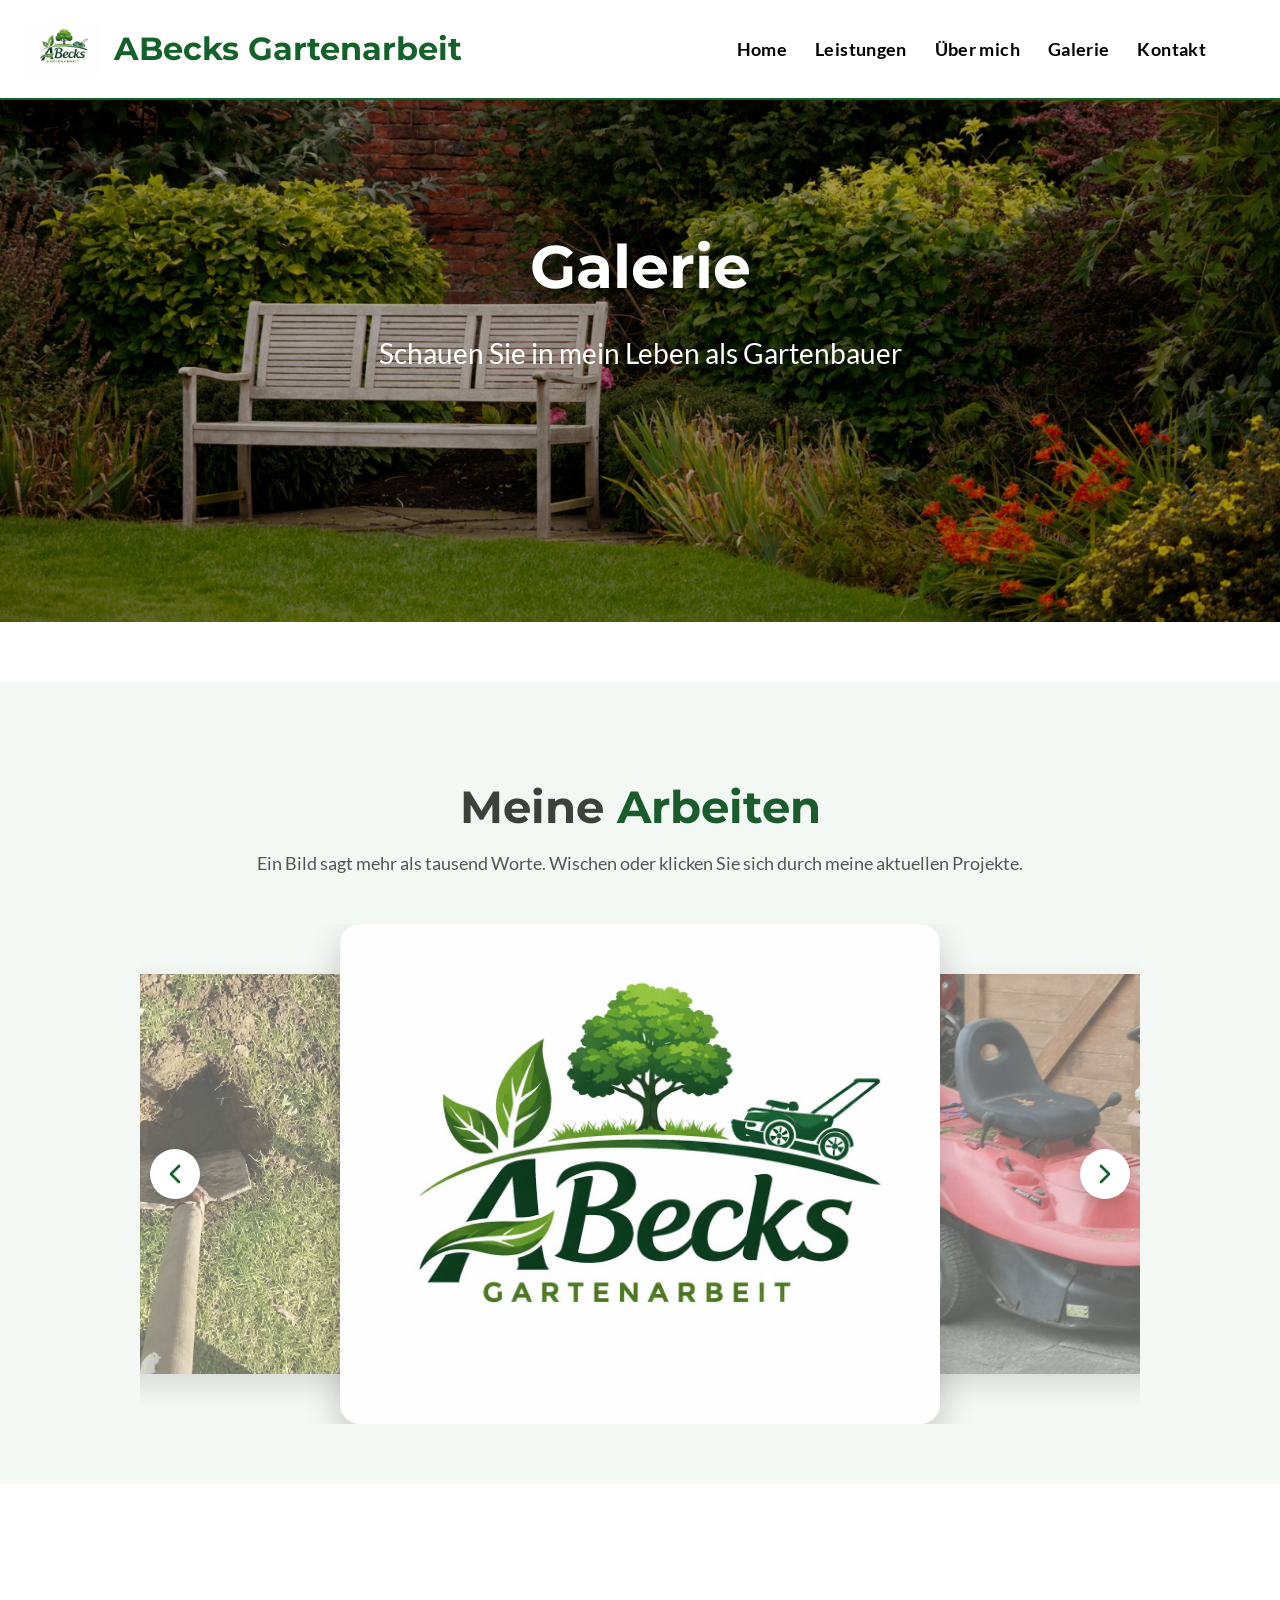
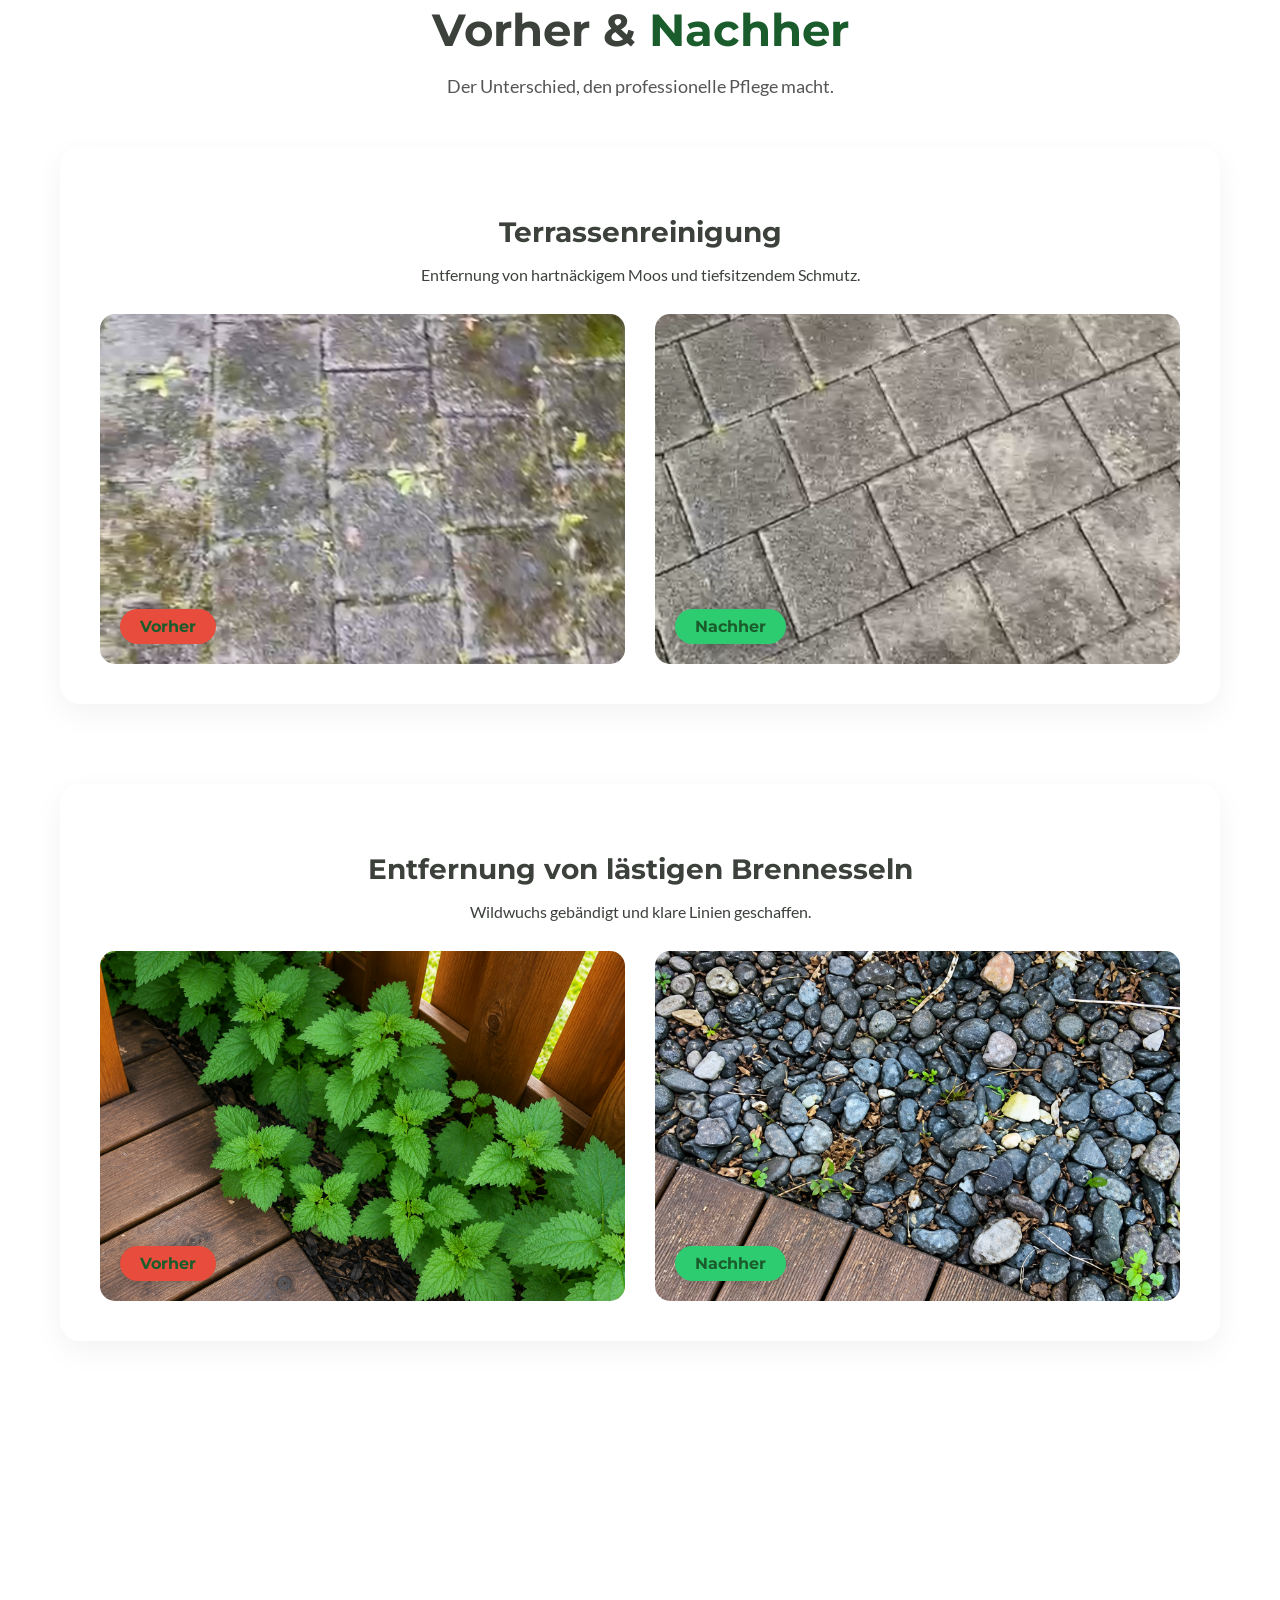
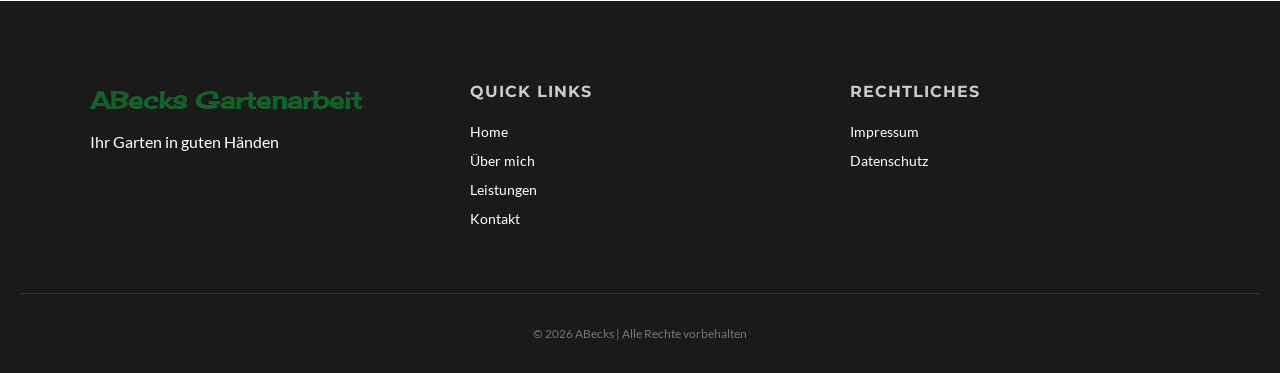
==== galerie.html @ ad173457 "Refactor content for consistency and clarity; update styles and images across multiple pages" ====
<!DOCTYPE html>
<html lang="de">
<head>
    <meta charset="UTF-8">
    <meta name="viewport" content="width=device-width, initial-scale=1.0">
    <meta name="description" content="Impressionen & Vorher-Nachher-Bilder unserer Gartenprojekte. Überzeugen Sie sich selbst von der Qualität der Arbeit von ABecks Gartenarbeit.">
    <title>ABecks Gartenarbeit | Galerie</title>
    <link rel="stylesheet" href="style.css">
    <link rel="shortcut icon" href="Bilder/logo.ico" type="image/x-icon">

    

</head>
<body>
    <header class="header">
        <div class="logo">
            <img src="Bilder/logo.jpeg" alt="Logo">
           <h1>ABecks Gartenarbeit</h1>
        </div>

        <button class="burger-menu" id="burgerBtn" aria-label="Menü öffnen">
            <span></span>
            <span></span>
            <span></span>
        </button>
        <nav>
            <ul>
                <li><a href="index.html">Home</a></li>
                <li><a href="leistungen.html">Leistungen</a></li>
                <li><a href="uebermich.html">Über mich</a></li>
                <li><a href="galerie.html">Galerie</a></li>
                <li><a href="kontakt.html">Kontakt</a></li>
            </ul>
        </nav>
    </header>

    <section class="uebermich-hero galerie-page-hero">
        <div class="uebermich-hero-content">
            <h1>Galerie</h1>
            <p>Schauen Sie in mein Leben als Gartenbauer</p>
        </div>
    </section>

    <main>
    <!-- Sektion 1: Der 3D Bilder-Slider -->
    <section class="galerie-hero">
        <h2>Meine <span>Arbeiten</span></h2>
        <p class="galerie-intro">Ein Bild sagt mehr als tausend Worte. Wischen oder klicken Sie sich durch meine aktuellen Projekte.</p>
        
        <div class="slider-wrapper">
            <!-- Pfeil Links -->
            <button type="button" class="slider-btn prev-btn" aria-label="Vorheriges Bild">
                <svg xmlns="http://www.w3.org/2000/svg" width="32" height="32" viewBox="0 0 24 24" fill="none" stroke="currentColor" stroke-width="2" stroke-linecap="round" stroke-linejoin="round"><path d="m15 18-6-6 6-6"/></svg>
            </button>

            <!-- Die Bilder (Du kannst hier beliebig viele einfügen) -->
            <div class="slider-track">
                <!-- WICHTIG: Das erste Bild braucht die Klasse 'active', das davor 'prev', das danach 'next' -->
                <img src="Bilder/logo.jpeg" alt="Gartenarbeit 1" class="slide active">
                <img src="Bilder/rasentracktorrot.jpeg" alt="Gartenarbeit 2" class="slide prev">
                <img src="Bilder/galerie3.jpeg" alt="Gartenarbeit 3" class="slide next">
                <img src="Bilder/poster.jpg" alt="Gartenarbeit 4" class="slide">
                <img src="Bilder/galerie4.jpeg" alt="Gartenarbeit 5" class="slide">
                <img src="Bilder/graben.jpeg" alt="Gartenarbeit 6" class="slide">
            </div>

            <!-- Pfeil Rechts -->
            <button type="button" class="slider-btn next-btn" aria-label="Nächstes Bild">
                <svg xmlns="http://www.w3.org/2000/svg" width="32" height="32" viewBox="0 0 24 24" fill="none" stroke="currentColor" stroke-width="2" stroke-linecap="round" stroke-linejoin="round"><path d="m9 18 6-6-6-6"/></svg>
            </button>
        </div>
    </section>

    <!-- Sektion 2: Vorher / Nachher Vergleiche -->
    <section class="vorher-nachher">
        <h2>Vorher & <span>Nachher</span></h2>
        <p class="vn-intro">Der Unterschied, den professionelle Pflege macht.</p>

        <!-- Projekt 1 -->
        <div class="vn-projekt">
            <div class="vn-text">
                <h3>Terrassenreinigung</h3>
                <p>Entfernung von hartnäckigem Moos und tiefsitzendem Schmutz.</p>
            </div>
            <div class="vn-bilder">
                <div class="vn-bild-container">
                    <img src="Bilder/vorher.jpeg" alt="Terrasse Vorher">
                    <span class="badge vorher">Vorher</span>
                </div>
                <div class="vn-bild-container">
                    <img src="Bilder/nachher.jpeg" alt="Terrasse Nachher">
                    <span class="badge nachher">Nachher</span>
                </div>
            </div>
        </div>

        <!-- Projekt 2 -->
        <div class="vn-projekt">
            <div class="vn-text">
                <h3>Entfernung von lästigen Brennesseln</h3>
                <p>Wildwuchs gebändigt und klare Linien geschaffen.</p>
            </div>
            <div class="vn-bilder">
                <div class="vn-bild-container">
                    <img src="Bilder/brennesselnvorher.png" alt="Beet Vorher">
                    <span class="badge vorher">Vorher</span>
                </div>
                <div class="vn-bild-container">
                    <img src="Bilder/brennesselnachher.png" alt="Beet Nachher">
                    <span class="badge nachher">Nachher</span>
                </div>
            </div>
        </div>
    </section>

    <footer class="main-footer">
            <div class="footer-container">
                <div class="footer-column">
                    <h3 class="footer-logo">ABecks Gartenarbeit</h3>
                    <p>Ihr Garten in guten Händen</p>
                </div>

                <div class="footer-column">
                    <h4>Quick Links</h4>
                    <ul>
                        <li><a href="index.html">Home</a></li>
                        <li><a href="uebermich.html">Über mich</a></li>
                        <li><a href="leistungen.html">Leistungen</a></li>
                        <li><a href="kontakt.html">Kontakt</a></li>
                    </ul>
                </div>

                <div class="footer-column">
                    <h4>Rechtliches</h4>
                    <ul>
                        <li><a href="rechtliches.html#impressum">Impressum</a></li>
                        <li><a href="rechtliches.html#datenschutz">Datenschutz</a></li>
                    </ul>
                </div>
            </div>
            
            <div class="footer-bottom">
                <p>© 2026 ABecks | Alle Rechte vorbehalten</p>
            </div>
        </footer>
    </main>

    <script src="script.js"></script>
</body>
</html>
---- style.css ----
/* ==========================================
   LOKALE SCHRIFTARTEN (DSGVO-KONFORM)
   ========================================== */

   /* montserrat-regular - latin */
@font-face {
  font-display: swap; /* Check https://developer.mozilla.org/en-US/docs/Web/CSS/@font-face/font-display for other options. */
  font-family: 'Montserrat';
  font-style: normal;
  font-weight: 400;
  src: url('fonts/montserrat-v31-latin-regular.woff2') format('woff2'); /* Chrome 36+, Opera 23+, Firefox 39+, Safari 12+, iOS 10+ */
}
/* montserrat-600 - latin */
@font-face {
  font-display: swap; /* Check https://developer.mozilla.org/en-US/docs/Web/CSS/@font-face/font-display for other options. */
  font-family: 'Montserrat';
  font-style: normal;
  font-weight: 600;
  src: url('fonts/montserrat-v31-latin-600.woff2') format('woff2'); /* Chrome 36+, Opera 23+, Firefox 39+, Safari 12+, iOS 10+ */
}
/* montserrat-700 - latin */
@font-face {
  font-display: swap; /* Check https://developer.mozilla.org/en-US/docs/Web/CSS/@font-face/font-display for other options. */
  font-family: 'Montserrat';
  font-style: normal;
  font-weight: 700;
  src: url('fonts/montserrat-v31-latin-700.woff2') format('woff2'); /* Chrome 36+, Opera 23+, Firefox 39+, Safari 12+, iOS 10+ */
}


/* lato-regular - latin */
@font-face {
  font-display: swap; /* Check https://developer.mozilla.org/en-US/docs/Web/CSS/@font-face/font-display for other options. */
  font-family: 'Lato';
  font-style: normal;
  font-weight: 400;
  src: url('fonts/lato-v25-latin-regular.woff2') format('woff2'); /* Chrome 36+, Opera 23+, Firefox 39+, Safari 12+, iOS 10+ */
}
/* lato-italic - latin */
@font-face {
  font-display: swap; /* Check https://developer.mozilla.org/en-US/docs/Web/CSS/@font-face/font-display for other options. */
  font-family: 'Lato';
  font-style: italic;
  font-weight: 400;
  src: url('fonts/lato-v25-latin-italic.woff2') format('woff2'); /* Chrome 36+, Opera 23+, Firefox 39+, Safari 12+, iOS 10+ */
}
/* lato-700 - latin */
@font-face {
  font-display: swap; /* Check https://developer.mozilla.org/en-US/docs/Web/CSS/@font-face/font-display for other options. */
  font-family: 'Lato';
  font-style: normal;
  font-weight: 700;
  src: url('fonts/lato-v25-latin-700.woff2') format('woff2'); /* Chrome 36+, Opera 23+, Firefox 39+, Safari 12+, iOS 10+ */
}

/* roboto-regular - latin */
@font-face {
  font-display: swap; /* Check https://developer.mozilla.org/en-US/docs/Web/CSS/@font-face/font-display for other options. */
  font-family: 'Roboto';
  font-style: normal;
  font-weight: 400;
  src: url('fonts/roboto-v51-latin-regular.woff2') format('woff2'); /* Chrome 36+, Opera 23+, Firefox 39+, Safari 12+, iOS 10+ */
}
/* roboto-600 - latin */
@font-face {
  font-display: swap; /* Check https://developer.mozilla.org/en-US/docs/Web/CSS/@font-face/font-display for other options. */
  font-family: 'Roboto';
  font-style: normal;
  font-weight: 600;
  src: url('fonts/roboto-v51-latin-600.woff2') format('woff2'); /* Chrome 36+, Opera 23+, Firefox 39+, Safari 12+, iOS 10+ */
}
/* roboto-700 - latin */
@font-face {
  font-display: swap; /* Check https://developer.mozilla.org/en-US/docs/Web/CSS/@font-face/font-display for other options. */
  font-family: 'Roboto';
  font-style: normal;
  font-weight: 700;
  src: url('fonts/roboto-v51-latin-700.woff2') format('woff2'); /* Chrome 36+, Opera 23+, Firefox 39+, Safari 12+, iOS 10+ */
}

/* cherry-cream-soda-regular - latin */
@font-face {
  font-display: swap; /* Check https://developer.mozilla.org/en-US/docs/Web/CSS/@font-face/font-display for other options. */
  font-family: 'Cherry Cream Soda';
  font-style: normal;
  font-weight: 400;
  src: url('fonts/cherry-cream-soda-v21-latin-regular.woff2') format('woff2'); /* Chrome 36+, Opera 23+, Firefox 39+, Safari 12+, iOS 10+ */
}






:root {
    --hauptfarbe: #146129;
    --textfarbe: #3c413c;
    --unterüberschriften: #1a5c2b;
    --buttons: #16c54a;
    --cardgrey: #f8fff8;
    --surface: #f4f8f4;
}

body {
    padding: 0;
    margin: 0;
    display: flex;
    flex-direction: column;
    min-height: 100vh;
    font-family: 'Lato', sans-serif;
    color: var(--textfarbe);
}

main {
    flex: 1;
}


* {
    box-sizing: border-box;
}

.container {
    width: min(100% - 2rem, 1200px);
    margin-inline: auto;
}

img {
    max-width: 100%;
    height: auto;
}

.header {
    display: flex;
    justify-content: space-between;
    align-items: center;
    padding: 8px 24px;
    background-color: rgba(255, 255, 255, 0.95);
    backdrop-filter: blur(10px); /* Erzeugt einen edlen Milchglas-Effekt */
    
    /* Damit er ÜBER dem Bild schwebt: */
    
    top: 0;
    z-index: 1000; /* Damit er immer im Vordergrund bleibt */
    box-shadow: 0 4px 20px rgba(0, 0, 0, 0.1);
    border-bottom: 2px solid var(--hauptfarbe);
    position: sticky;
}

.logo {
    display: flex;
    align-items: center;
    gap: 12px;
    color: var(--hauptfarbe);
    font-family: 'Montserrat', sans-serif;

}

.logo img {
    height: 52px;
    width: auto;
}

nav ul {
    display: flex;
    gap: 28px;
    list-style: none;
    margin-right: 50px;
    padding: 0;
}

nav a {
    font-family: 'Lato', sans-serif;
    letter-spacing: 0.02em;
    font-size: 18px;
    font-weight: 700;
    color: rgb(0, 0, 0);
    transition: all 0.3s ease;
    text-decoration: none;
}

nav a:hover {
    color: var(--hauptfarbe);
}

.hero-index {
    height: 80vh; /* Oder 100vh für den ganzen Bildschirm */
    background-image: linear-gradient(rgba(0, 0, 0, 0.4), rgba(0, 0, 0, 0.4)), 
                      url('Bilder/hero-index.jpg');
    background-size: cover;
    background-position: center;
    
    /* Flexbox bleibt, um den Text in der Mitte zu halten */
    display: flex;
    justify-content: center;
    align-items: center;
    margin: 0 auto 70px auto;
}

.hero-index-content {
    color: white;
    text-align: center;
}

.hero-index-content h2 {
    font-size: 60px;
    font-family: Montserrat;
    margin: 0 auto 0 auto;
}

.hero-index-content p {
    font-size: 30px;
    font-family: Lato, sans-serif;
    margin: 10px auto 70px auto;
}

.hero-index-content span {
    color: var(--buttons);
}

.vorstellung h2 {
    text-align: center;
    font-family: Montserrat;
    font-size: 50px;
}

.vorstellung span {
    color: var(--hauptfarbe);
}

#vorstellung-p {
    text-align: center;
    font-family: Lato, sans-serif;
    font-size: 20px;
    margin: 20px auto 90px auto;
    color: var(--textfarbe);
    max-width: 1200px;
}

.index-aufsitz {
    display: flex;
    align-items: center;
    gap: 50px; /* Mehr Platz zwischen Text und Bild */
    padding: 80px 4%; /* Großzügiger Abstand nach oben/unten und zu den Seiten */
    background-color: #f9faf9; /* Ganz leichter Farbstich für mehr Tiefe */
}

.aufsitz-text {
    flex: 1;
}

.aufsitz-text h3 {
    font-family: 'Montserrat', sans-serif;
    color: var(--unterüberschriften); /* Dein dunkles Grün */
    font-size: 40px;
    margin-bottom: 20px;
    padding: 20px;
}

.aufsitz-text p {
    font-family: 'Lato', sans-serif;
    font-size: 20px;
    line-height: 1.6; /* Mehr Zeilenabstand für bessere Lesbarkeit */
    color: var(--textfarbe);
    text-align: left; /* Linksbündig wirkt sauberer */
    padding: 20px;
}

.highlight {
    color: #4CAF50; /* Ein schönes Akzent-Grün */
    font-weight: bold;
}

.aufsitz-image {
    flex: 1;
}

.aufsitz-image img {
    width: 100%;
    height: auto;
    border-radius: 20px; /* Abgerundete Ecken */
    box-shadow: 0 15px 35px rgba(0,0,0,0.12); /* Weicher Schatten für Tiefe */
    display: block;
}

.leistungs-teaser {
    text-align: center;
}

.leistungs-teaser h2 {
    text-align: center;
    font-family: Montserrat;
    font-size: 50px;
    margin: 90px auto 50px auto;
}

.leistungs-teaser span {
    color: var(--unterüberschriften);
}

/* 1. Der Container, der alle Karten umschließt */
.angebote-container {
    display: flex;
    gap: 60px;                 /* Ein gleichmäßiger Abstand zwischen allen Karten */
    justify-content: center;   /* Zentriert die Karten in der Reihe */
    flex-wrap: wrap;           /* WICHTIG: Erlaubt den Karten, in die nächste Zeile zu springen, statt zu quetschen */
}

/* 2. Die einzelnen Karten (dein Code erweitert) */
.angebote-card {
    flex: 1 1 250px;           /* NEU: Flex-Grow (verteilen), Flex-Shrink (verkleinern) und Basis-Breite von 250px */
    max-width: 320px;          /* NEU: Verhindert, dass eine Karte riesig wird, wenn sie in eine neue Reihe springt */
    background-color: var(--cardgrey);
    border-radius: 10px;
    box-shadow: 0 10px 30px rgba(0, 0, 0, 0.08);
    transition: all 0.3s ease;
    padding: 32px 26px;
    display: flex;
    flex-direction: column;
    align-items: center; 
    text-align: center;
    margin-bottom: 60px;       /* Auf 30px angepasst, damit der Abstand nach unten exakt dem 'gap' entspricht, wenn sie umbrechen */
}

.angebote-card:hover {
    transform: translateY(-5px);
    box-shadow: 0 20px 40px rgba(0, 0, 0, 0.12);
}

.angebote-card svg {
    width: 50px; 
    height: 50px;
    margin-bottom: 20px;
    color: var(--hauptfarbe)
}

.angebote-card h4 {
    font-family: 'Montserrat', sans-serif;
    font-size: 23px;
    margin: 0 auto 10px auto;
    transition: all 0.3s ease;
}

.angebote-card h4:hover {
    color: var(--hauptfarbe);
}

.angebote-card p {
    font-family: 'Lato', sans-serif;
    font-size: 18px;
}

.leistungs-teaser a {
    display: inline-block;
    color: white;
    text-decoration: none;
    background-color: var(--buttons);
    text-align: center;
    padding: 15px;
    border-radius: 10px;
    font-size: 30px;
    font-family: Montserrat;
    font-weight: 600;
    transition: all 0.3s ease;
    margin-bottom: 70px;   
}

.leistungs-teaser a:hover {
    background-color: #167c1b;
}

.warum-abecks h2 {
    text-align: center;
    font-family: Montserrat;
    font-size: 50px;
    margin: 90px auto 50px auto;
}

.warum-abecks span {
    color: var(--hauptfarbe);
}

.container-warum {
    display: flex;
    align-items: center;
    gap: 80px; /* Mehr Platz zwischen Text und Bild */
    padding: 80px 10%; /* Großzügiger Abstand nach oben/unten und zu den Seiten */
    background-color: #f9faf9; /* Ganz leichter Farbstich für mehr Tiefe */
    margin-bottom: 150px;
}

.container-warum-image {
    flex: 1;
}

.container-warum-text {
    flex: 1;
}

.container-warum-image img {
    width: 100%;
    height: auto;
    border-radius: 20px; /* Abgerundete Ecken */
    box-shadow: 0 15px 35px rgba(0,0,0,0.12); /* Weicher Schatten für Tiefe */
    display: block;
}

.container-warum-text li {
    position: relative;
    padding-left: 35px; /* Platz für den Haken schaffen */
    margin-bottom: 20px; /* Hier stellst du den Platz ZWISCHEN den Punkten ein */
    font-family: 'Lato', sans-serif;
    font-size: 22px;
    line-height: 1.4;
    display: flex;
    align-items: center;
    margin-left: 60px;
}

.container-warum-text li::before {
    content: '✓'; /* Das Unicode-Häkchen */
    position: absolute;
    left: 0;
    color: #4CAF50; /* Dein Grün-Ton */
    font-weight: bold;
    font-size: 30px;
}

.container-warum-text ul {
    list-style: none;
    padding: 0;
    margin: 0;
}

.galerie h2 {
    text-align: center;
    font-family: Montserrat;
    font-size: 50px;
    margin: 90px auto 50px auto;
}

.galerie span {
    color: var(--unterüberschriften);
}

.galerie p {
    font-size: 25px;
    font-family: Lato, sans-serif;
    margin: 10px auto 70px auto;
    text-align: center;
}

.index-bilder-container {
    display: flex;
    align-items: center;
    gap: 80px; /* Mehr Platz zwischen Text und Bild */
    padding: 80px;
    background-color: #f9faf9; /* Ganz leichter Farbstich für mehr Tiefe */
    margin-bottom: 60px;
}

#bild1 {
    flex: 1;
}

#bild2 {
    flex: 1;
}

#bild1 img, #bild2 img {
    width: 100%;
    /* Hier legst du die feste Höhe fest */
    height: 400px; 
    /* Das ist der wichtigste Teil: Er schneidet das Bild passend zu, ohne es zu quetschen */
    object-fit: cover; 
    
    border-radius: 20px;
    box-shadow: 0 15px 35px rgba(0,0,0,0.12);
    display: block;
}

.galerie a {
    display: inline-block;
    color: white;
    text-decoration: none;
    background-color: var(--buttons);
    text-align: center;
    padding: 15px;
    border-radius: 10px;
    font-size: 30px;
    font-family: Montserrat;
    font-weight: 600;
    transition: all 0.3s ease;
    margin-bottom: 2px;

}

.galerie a:hover {
    background-color: #167c1b;
}

.galerie {
    text-align: center;
}

.bewertung-section {
    text-align: center;
    margin: 20px auto 40px auto;
}

/* Styling für den Google-Bewertungs-Button */
.google-review-btn {
    display: inline-flex;
    align-items: center;
    gap: 8px;
    background-color: #ffffff;
    color: #202124;
    text-decoration: none;
    padding: 12px 24px;
    border-radius: 50px;             /* Schöne abgerundete Pille */
    font-weight: 600;
    font-size: 16px;
    box-shadow: 0 4px 12px rgba(0, 0, 0, 0.1);
    border: 1px solid #e0e0e0;
    transition: all 0.3s ease;
    font-family: 'Roboto', -apple-system, BlinkMacSystemFont, "Segoe UI", Arial, sans-serif;
}

/* Hover-Effekt beim Drüberfahren */
.google-review-btn:hover {
    transform: translateY(-2px);
    box-shadow: 0 6px 18px rgba(0, 0, 0, 0.15);
    border-color: #cccccc;
}

.google-icon {
    flex-shrink: 0;
}

.google-text {
    font-weight: 700;
    letter-spacing: -0.5px;
    font-family: 'Google Sans', 'Product Sans', 'Roboto', Arial, sans-serif;
}

/* Die exakten originalen Google-Farben */
.g-blue   { color: #4285F4; }
.g-red    { color: #EA4335; }
.g-yellow { color: #FBBC05; }
.g-green  { color: #34A853; }


/* --- HERO BEREICH --- */
.leistungen-hero {
    text-align: center;
    padding: 80px 20px;
    background-color: #f9faf9; /* Gleicher Farbton wie auf der Startseite */
    margin-bottom: 60px;
    height: 50vh; /* Oder 100vh für den ganzen Bildschirm */
    background-image: linear-gradient(rgba(0, 0, 0, 0.4), rgba(0, 0, 0, 0.4)), 
                      url('Bilder/grasfläche.jpeg');
    background-size: cover;
    background-position: center;
}

.hero-content {
    max-width: 800px;
    margin: 0 auto;
}

.hero-content h1 {
    font-family: 'Montserrat', sans-serif;
    font-size: 40px;
    color:white;
    margin-bottom: 20px;
}

.hero-content p {
    font-family: 'Lato', sans-serif;
    font-size: 20px;
    line-height: 1.6;
    color: white;
}

/* --- DETAIL BEREICH (Bild + Text) --- */
.leistung-detail {
    display: flex;
    align-items: center;
    gap: 60px;
    padding: 0 10%;
    margin-bottom: 80px;
}

/* Der Zaubertrick für das abwechselnde Layout */
.leistung-detail.reverse {
    flex-direction: row-reverse;
}

.leistung-bild, .leistung-text {
    flex: 1;
}

.leistung-bild img {
    width: 100%;
    height: 400px; /* Festgelegte Höhe für sauberes Layout */
    object-fit: cover;
    border-radius: 20px;
    box-shadow: 0 15px 35px rgba(0,0,0,0.1);
    display: block;
}

.leistung-text h2 {
    font-family: 'Montserrat', sans-serif;
    font-size: 32px;
    color: #2d332d;
    margin-bottom: 20px;
}

.leistung-text p {
    font-family: 'Lato', sans-serif;
    font-size: 18px;
    line-height: 1.6;
    margin-bottom: 25px;
}

/* Die Liste mit den Checkmarks */
.leistung-liste {
    list-style: none;
    padding: 0;
    margin: 0;
}

.leistung-liste li {
    position: relative;
    padding-left: 35px;
    margin-bottom: 15px;
    font-family: 'Lato', sans-serif;
    font-size: 18px;
    display: flex;
    align-items: center;
}

.leistung-liste li::before {
    content: '✓';
    position: absolute;
    left: 0;
    color: #4CAF50;
    font-weight: bold;
    font-size: 22px;
}

/* --- ZUSATZLEISTUNGEN (Grid) --- */
.zusatz-leistungen {
    padding: 60px 10%;
    background-color: #f9faf9;
    text-align: center;
    margin-bottom: 80px;
}

.zusatz-leistungen h2 {
    font-family: 'Montserrat', sans-serif;
    font-size: 36px;
    margin-bottom: 50px;
}

.zusatz-grid {
    display: flex;
    gap: 40px;
    justify-content: space-between;
}

.zusatz-card {
    flex: 1;
    background: white;
    padding: 40px 30px;
    border-radius: 15px;
    box-shadow: 0 10px 20px rgba(0,0,0,0.05);
}

.zusatz-card svg {
    margin-bottom: 20px;
}

.zusatz-card h4 {
    font-family: 'Montserrat', sans-serif;
    font-size: 22px;
    margin-bottom: 15px;
}

.zusatz-card p {
    font-family: 'Lato', sans-serif;
    line-height: 1.5;
}

/* --- CALL TO ACTION BEREICH --- */
.leistungen-cta {
    text-align: center;
    padding: 80px 20px;
    margin-bottom: 40px;
}

.cta-content {
    max-width: 800px;
    margin: 0 auto;
}

.cta-content h2 {
    font-family: 'Montserrat', sans-serif;
    font-size: 36px;
    margin-bottom: 20px;
}

.cta-content p {
    font-family: 'Lato', sans-serif;
    font-size: 18px;
    line-height: 1.6;
    margin-bottom: 40px;
}

.cta-button {
    display: inline-block;
    color: white;
    text-decoration: none;
    background-color: var(--buttons, #4CAF50); /* Falls du deine Variable hast */
    padding: 15px 30px;
    border-radius: 10px;
    font-size: 22px;
    font-family: 'Montserrat', sans-serif;
    font-weight: 600;
    transition: all 0.3s ease;
}

.cta-button:hover {
    background-color: #388E3C;
}

/* --- RESPONSIVE DESIGN (Für Handys) --- */
@media (max-width: 900px) {
    .leistung-detail, .leistung-detail.reverse {
        flex-direction: column; /* Bild und Text stehen untereinander */
        gap: 30px;
        padding: 0 5%;
    }
    
    .zusatz-grid {
        flex-direction: column; /* Karten stehen untereinander */
    }
}


.uebermich-hero {
    text-align: center;
    padding: 80px 20px;
    background-color: #f9faf9; /* Gleicher Farbton wie auf der Startseite */
    margin-bottom: 60px;
    height: 50vh; /* Oder 100vh für den ganzen Bildschirm */
    background-image: linear-gradient(rgba(0, 0, 0, 0.4), rgba(0, 0, 0, 0.4)), 
                      url('Bilder/hero-index.jpg');
    background-size: cover;
    background-position: center;
}

.uebermich-hero-content {
    max-width: 800px;
    margin: 0 auto;
}

.uebermich-hero-content h1 {
    font-family: 'Montserrat', sans-serif;
    font-size: 60px;
    color:white;
    margin-bottom: 20px;
}

.uebermich-hero-content p {
    font-family: 'Lato', sans-serif;
    font-size: 28px;
    line-height: 1.6;
    color: white;
}

.hinterstecken {
    display: flex;
    align-items: center;
    gap: 50px; /* Mehr Platz zwischen Text und Bild */
    padding: 80px 3%; /* Großzügiger Abstand nach oben/unten und zu den Seiten */
    background-color: #f9faf9; /* Ganz leichter Farbstich für mehr Tiefe */
}

.hinterstecken-text {
    flex: 1;
}

.hinterstecken-text h2 {
    font-family: 'Montserrat', sans-serif;
    color: var(--unterüberschriften); /* Dein dunkles Grün */
    font-size: 50px;
    margin-bottom: 20px;
    padding: 20px;
}

.hinterstecken-text p {
    font-family: 'Lato', sans-serif;
    font-size: 20px;
    line-height: 1.6; /* Mehr Zeilenabstand für bessere Lesbarkeit */
    color: var(--textfarbe);
    text-align: left; /* Linksbündig wirkt sauberer */
    padding: 20px;
}

.hinterstecken-bild {
    flex: 1;
}

.hinterstecken-bild img {
    width: 100%;
    height: auto;
    border-radius: 20px; /* Abgerundete Ecken */
    box-shadow: 0 15px 35px rgba(0,0,0,0.12); /* Weicher Schatten für Tiefe */
    display: block;
}

.versprechen {
    text-align: center;
    margin-top: 120px;
}

.versprechen h2 {
    text-align: center;
    font-family: Montserrat;
    font-size: 50px;
    margin: 90px auto 50px auto;
}

.versprechen span {
    color: var(--unterüberschriften);
}

.versprechen-container {
    display: flex;
    align-items: stretch; /* Sorgt dafür, dass alle Karten in einer Reihe gleich hoch sind */
    flex-direction: row; /* Standard, aber sicherheitshalber */
    flex-wrap: nowrap;   /* Verhindert das Umspringen in die nächste Zeile */
    gap: 30px;           /* Weniger Abstand lässt mehr Platz für die Karten */
    padding: 20px;
    width: 100%;
    box-sizing: border-box;

}

.versprechen-card {
    background-color: var(--cardgrey);
    border-radius: 10px;
    box-shadow: 0 10px 30px rgba(0, 0, 0, 0.08);
    transition: all 0.3s ease;
    padding: 40px;
    display: flex;
    flex-direction: column;
    align-items: center; 
    text-align: center;
    margin-bottom: 60px;
    flex: 1;
    min-width: 0;
}

.versprechen-card:hover {
    transform: translateY(-5px);
}

.versprechen-card svg {
    width: 50px; 
    height: 50px;
    margin-bottom: 20px;
    color: var(--hauptfarbe)
}

.versprechen-card h4 {
    font-family: 'Montserrat', sans-serif;
    font-size: 30px;
    margin: 0 auto 10px auto;
    transition: all 0.3s ease;
}

.versprechen-card h4:hover {
    color: var(--hauptfarbe);
}

.versprechen-card p {
    font-family: 'Lato', sans-serif;
    font-size: 18px;
}

.nahbar h2 {
    font-family: 'Montserrat', sans-serif;
    font-size: clamp(2rem, 4vw, 3.5rem);
    line-height: 1.1;
    margin: 0 0 24px;
}

.nahbar {
    display: grid;
    grid-template-columns: minmax(0, 0.9fr) minmax(0, 1.1fr);
    align-items: stretch;
    gap: 48px;
    max-width: 1200px;
    margin: 80px auto 0;
    padding: 56px;
    background: #173d24;
    color: #ffffff;
    border-radius: 18px;
    overflow: hidden;
}

.nahbar span {
    color: #8ee59b;
}

.nahbar-content {
    display: flex;
    flex-direction: column;
    justify-content: center;
    align-items: flex-start;
}

.nahbar-eyebrow {
    margin: 0 0 16px;
    color: #b7d9bd;
    font-family: 'Montserrat', sans-serif;
    font-size: 0.8rem;
    font-weight: 700;
    letter-spacing: 0.12em;
    text-transform: uppercase;
}

.nahbar-text {
    max-width: 30rem;
    margin: 0 0 30px;
    color: #e1eee3;
    font-size: 1.1rem;
    line-height: 1.65;
}

.nahbar-button {
    display: inline-block;
    padding: 14px 22px;
    border: 2px solid #8ee59b;
    border-radius: 8px;
    color: #173d24;
    background: #8ee59b;
    font-family: 'Montserrat', sans-serif;
    font-weight: 700;
    text-decoration: none;
    transition: background-color 0.2s ease, color 0.2s ease, transform 0.2s ease;
}

.nahbar-button:hover {
    color: #ffffff;
    background: transparent;
    transform: translateY(-2px);
}

.nahbar-image {
    width: 100%;
    min-height: 360px;
    overflow: hidden;
    border-radius: 12px;
}

.nahbar-image img {
    width: 100%;
    height: 100%;
    object-fit: cover;
    display: block;
}

/* --- SLIDER BEREICH --- */
.galerie-hero {
    text-align: center;
    padding: 60px 20px;
    background-color: var(--surface);
}

.galerie-hero h2, .vorher-nachher h2 {
    font-family: 'Montserrat', sans-serif;
    font-size: 45px;
    margin-bottom: 10px;
}

.galerie-hero span, .vorher-nachher span {
    color: var(--unterüberschriften, #4CAF50);
}

.galerie-intro, .vn-intro {
    font-family: 'Lato', sans-serif;
    font-size: 18px;
    margin-bottom: 50px;
    color: #555;
}

/* Der Container für den 3D-Effekt */
.slider-wrapper {
    position: relative;
    height: 500px; /* Höhe des Sliders */
    max-width: 1000px;
    margin: 0 auto;
    display: flex;
    align-items: center;
    justify-content: center;
    overflow: hidden; /* Schneidet Bilder ab, die zu weit außen sind */
}

.slider-track {
    position: relative;
    width: 100%;
    height: 100%;
}

/* Grundeinstellung für ALLE Bilder im Slider */
.slide {
    position: absolute;
    width: 60%; /* Breite des Hauptbildes */
    height: 100%;
    object-fit: cover;
    border-radius: 20px;
    top: 50%;
    left: 50%;
    /* Zentriert das Bild und macht es unsichtbar */
    transform: translate(-50%, -50%) scale(0.5); 
    opacity: 0;
    z-index: 1;
    transition: all 0.5s ease-in-out; /* Weiche Animation */
    box-shadow: 0 15px 35px rgba(0,0,0,0.2);
}

/* Das aktive (mittlere) Bild */
.slide.active {
    opacity: 1;
    transform: translate(-50%, -50%) scale(1);
    z-index: 10;
}

/* Das linke (vorherige) Bild */
.slide.prev {
    opacity: 0.6;
    /* Schiebt es nach links (-110%) und macht es kleiner (scale 0.8) */
    transform: translate(-110%, -50%) scale(0.8);
    z-index: 5;
}

/* Das rechte (nächste) Bild */
.slide.next {
    opacity: 0.6;
    /* Schiebt es nach rechts (10%) und macht es kleiner (scale 0.8) */
    transform: translate(10%, -50%) scale(0.8);
    z-index: 5;
}

/* Buttons */
.slider-btn {
    position: absolute;
    top: 50%;
    transform: translateY(-50%);
    background: white;
    border: none;
    border-radius: 50%;
    width: 50px;
    height: 50px;
    cursor: pointer;
    z-index: 20;
    box-shadow: 0 5px 15px rgba(0,0,0,0.15);
    display: flex;
    align-items: center;
    justify-content: center;
    color: var(--hauptfarbe, #2d332d);
    transition: 0.3s;
}

.slider-btn:hover {
    background: var(--buttons, #4CAF50);
    color: white;
}

.prev-btn { left: 10px; }
.next-btn { right: 10px; }

/* --- VORHER / NACHHER BEREICH --- */
.vorher-nachher {
    padding: 80px 20px;
    max-width: 1200px;
    margin: 0 auto;
    text-align: center;
}

.vn-projekt {
    margin-bottom: 80px;
    background: white;
    border-radius: 20px;
    padding: 40px;
    box-shadow: 0 10px 30px rgba(0,0,0,0.05);
}

.vn-text {
    margin-bottom: 30px;
    font-family: Lato, sans-serif;
    color: var(--textfarbe);
}

.vn-text h3 {
    font-family: 'Montserrat', sans-serif;
    font-size: 28px;
    margin-bottom: 10px;
}

.vn-bilder {
    display: flex;
    gap: 30px;
    justify-content: center;
}

.vn-bild-container {
    position: relative;
    flex: 1;
}

.vn-bild-container img {
    width: 100%;
    height: 350px;
    object-fit: cover;
    border-radius: 15px;
    display: block;
}

/* Die kleinen Schilder auf den Bildern */
.badge {
    position: absolute;
    bottom: 20px;
    left: 20px;
    padding: 8px 20px;
    border-radius: 30px;
    font-family: 'Montserrat', sans-serif;
    font-weight: bold;
    color: white;
    font-size: 16px;
    box-shadow: 0 5px 15px rgba(0,0,0,0.2);
}

.badge.vorher { background-color: #e74c3c; /* Rot für Vorher */ }
.badge.nachher { background-color: #2ecc71; /* Grün für Nachher */ }

/* Responsiv für Handys */
@media (max-width: 800px) {
    .slide { width: 80%; }
    .slide.prev { transform: translate(-100%, -50%) scale(0.8); opacity: 0; } /* Auf dem Handy verstecken wir die Ränder besser */
    .slide.next { transform: translate(0%, -50%) scale(0.8); opacity: 0; }
    .vn-bilder { flex-direction: column; }
}

/* --- HERO --- */

.kontakt-hero {
     text-align: center;
    padding: 80px 20px;
    background-color: #f9faf9; /* Gleicher Farbton wie auf der Startseite */
    margin-bottom: 60px;
    height: 50vh; /* Oder 100vh für den ganzen Bildschirm */
    background-image: linear-gradient(rgba(0, 0, 0, 0.4), rgba(0, 0, 0, 0.4)), 
                      url('Bilder/hero-index.jpg');
    background-size: cover;
    background-position: center;
    color: white;
}

.kontakt-hero h1 {
    font-family: 'Montserrat', sans-serif;
    font-size: 45px;
}

.kontakt-hero p {
    font-family: Lato;
    font-size: 20px;
}

.kontakt-hero span {
    color: rgb(26, 202, 26);
}

/* --- GRID LAYOUT --- */
.kontakt-grid-container {
    display: flex;
    gap: 60px;
    max-width: 1200px;
    margin: 0 auto 100px auto;
    padding: 0 20px;
}

.kontakt-info, .kontakt-formular {
    flex: 1;
}

.kontakt-info p {
    font-family: Lato, sans-serif;
}

/* --- INFO CARDS (Links) --- */
.kontakt-info h3 {
    font-family: 'Montserrat', sans-serif;
    font-size: 28px;
    margin-bottom: 20px;
}

.info-links {
    display: flex;
    flex-direction: column;
    gap: 20px;
    margin-top: 30px;
}

.info-card {
    display: flex;
    align-items: center;
    gap: 15px;
    padding: 20px;
    background: var(--cardgrey, #f4f4f4);
    border-radius: 12px;
    text-decoration: none;
    color: #333;
    font-family: 'Lato', sans-serif;
    font-weight: 600;
    transition: 0.3s;
}

.info-card svg {
    color: var(--unterüberschriften, #4CAF50);
}

.info-card:hover {
    background: #e8e8e8;
    transform: translateX(10px);
}

/* --- FORMULAR STYLING --- */
.form-group {
    margin-bottom: 20px;
    display: flex;
    flex-direction: column;
}

.form-row {
    display: flex;
    gap: 20px;
}

.form-row .form-group {
    flex: 1;
}

label {
    font-family: 'Montserrat', sans-serif;
    font-weight: 600;
    margin-bottom: 8px;
    font-size: 14px;
}

input, textarea {
    padding: 15px;
    border: 2px solid #eee;
    border-radius: 8px;
    font-family: 'Lato', sans-serif;
    font-size: 16px;
    outline: none;
    transition: 0.3s;
}

input:focus, textarea:focus {
    border-color: var(--unterüberschriften, #4CAF50);
}

.submit-btn {
    width: 100%;
    padding: 15px;
    background: var(--buttons, #4CAF50);
    color: white;
    border: none;
    border-radius: 8px;
    font-family: 'Montserrat', sans-serif;
    font-size: 18px;
    font-weight: 600;
    cursor: pointer;
    transition: 0.3s;
}

.submit-btn:hover {
    background: #388E3C;
    box-shadow: 0 5px 15px rgba(0,0,0,0.1);
}

/* --- CUSTOM DSGVO CHECKBOX --- */
.checkbox-group {
    margin-top: 15px;
    margin-bottom: 25px;
}

.checkbox-label {
    display: flex;
    align-items: flex-start;
    gap: 12px;
    cursor: pointer;
    font-family: 'Lato', sans-serif;
    font-size: 15px;
    color: var(--textfarbe, #3c413c);
    line-height: 1.5;
    user-select: none;
}

/* Verstecke die hässliche Standard-Browser-Checkbox */
.checkbox-label input[type="checkbox"] {
    position: absolute;
    opacity: 0;
    cursor: pointer;
    height: 0;
    width: 0;
}

/* Das eigene gestaltete Kästchen */
.custom-checkbox {
    position: relative;
    top: 2px;
    flex-shrink: 0;
    width: 22px;
    height: 22px;
    background-color: #fff;
    border: 2px solid #ccc;
    border-radius: 6px;
    transition: all 0.25s ease;
}

/* Hover-Effekt beim Drüberfahren */
.checkbox-label:hover input ~ .custom-checkbox {
    border-color: var(--buttons, #16c54a);
    background-color: #f4fff6;
}

/* Style wenn die Checkbox ANGEHAKT ist */
.checkbox-label input:checked ~ .custom-checkbox {
    background-color: var(--buttons, #16c54a);
    border-color: var(--buttons, #16c54a);
    box-shadow: 0 3px 8px rgba(22, 197, 74, 0.3);
}

/* Erzeuge das weiße Häkchen (✓) */
.custom-checkbox::after {
    content: "";
    position: absolute;
    display: none;
    left: 6px;
    top: 2px;
    width: 5px;
    height: 11px;
    border: solid white;
    border-width: 0 2.5px 2.5px 0;
    transform: rotate(45deg);
}

/* Häkchen anzeigen wenn abgehakt */
.checkbox-label input:checked ~ .custom-checkbox::after {
    display: block;
}

/* Fokus-Effekt (für Tastatur-Navigation / Barrierefreiheit) */
.checkbox-label input:focus-visible ~ .custom-checkbox {
    outline: 2px solid var(--hauptfarbe, #146129);
    outline-offset: 2px;
}

/* Links & Sternchen Styling */
.checkbox-text a {
    color: var(--hauptfarbe, #146129);
    text-decoration: underline;
    font-weight: 600;
    transition: color 0.2s ease;
}

.checkbox-text a:hover {
    color: var(--buttons, #16c54a);
}

.required-asterisk {
    color: #e74c3c;
    font-weight: bold;
}

/* --- MAP & RADIUS --- */
.einsatzbereich {
    background-color: #f9faf9;
    padding: 80px 20px;
    text-align: center;
}

.einsatz-text {
    max-width: 700px;
    margin: 0 auto 40px auto;
}

.einsatz-text p {
    font-family: Lato, sans-serif;
    font-size: 20px;
}

.einsatz-text h2 {
    font-family: Montserrat;
    font-size: 40px;
}

.map-container {
    max-width: 900px;
    margin: 0 auto;
    position: relative;
    border-radius: 20px;
    overflow: hidden;
    box-shadow: 0 15px 40px rgba(0,0,0,0.1);
}

.map-placeholder {
    position: relative;
    line-height: 0;
}

.map-placeholder img {
    width: 100%;
    height: 450px;
    object-fit: cover;
    filter: grayscale(40%);
}

/* Der Radius-Kreis Effekt */
.radius-circle {
    position: absolute;
    top: 50%;
    left: 50%;
    transform: translate(-50%, -50%);
    width: 250px;
    height: 250px;
    background: rgba(76, 175, 80, 0.2);
    border: 3px solid rgba(76, 175, 80, 0.5);
    border-radius: 50%;
    pointer-events: none;
}

.location-pin {
    position: absolute;
    top: 50%;
    left: 50%;
    transform: translate(-50%, -100%);
    font-size: 30px;
}



/* Responsiv */
@media (max-width: 850px) {
    .kontakt-grid-container {
        flex-direction: column;
    }
    .form-row {
        flex-direction: column;
        gap: 0;
    }
}

.legal-page {
    padding: 80px 20px;
    background-color: #fff;
}

.legal-container {
    max-width: 850px;
    margin: 0 auto;
    text-align: left;
    line-height: 1.7;
}

/* Kleine Navigation oben */
.legal-nav {
    margin-bottom: 40px;
    display: flex;
    gap: 20px;
}

.legal-nav a {
    text-decoration: none;
    color: var(--unterüberschriften);
    font-family: 'Montserrat', sans-serif;
    font-weight: bold;
    font-size: 14px;
    text-transform: uppercase;
    border-bottom: 2px solid transparent;
    transition: 0.3s;
}

.legal-nav a:hover {
    border-bottom: 2px solid var(--unterüberschriften);
}

.legal-divider {
    border: 0;
    height: 1px;
    background: #eee;
    margin: 60px 0;
}

.legal-section h1 {
    font-family: 'Montserrat', sans-serif;
    font-size: 32px;
    margin-bottom: 30px;
}

.legal-section h3 {
    font-family: 'Montserrat', sans-serif;
    font-size: 20px;
    margin-top: 25px;
    color: #2d332d;
}

.legal-section p {
    font-family: 'Lato', sans-serif;
    color: #444;
    margin-bottom: 15px;
}

.legal-section li {
    font-family: 'Lato', sans-serif;
    color: #444;
    margin-bottom: 15px;
}

.main-footer {
    background-color: #1a1a1a; /* Ein edles Dunkelgrau */
    color: #ffffff;
    padding: 60px 20px 20px 20px;
    font-family: 'Lato', sans-serif;
    margin-top: 100px; /* Abstand zu den Rezept-Karten */
}

.footer-container {
    max-width: 1100px;
    margin: 0 auto;
    display: flex;
    justify-content: space-between;
    flex-wrap: wrap;
    gap: 40px;
}

.footer-column {
    flex: 1;
    min-width: 200px;
}

.footer-logo {
    font-family: 'Cherry Cream Soda', cursive;
    font-size: 24px;
    margin-bottom: 15px;
    color: var(--hauptfarbe); /* Dein Akzent-Rot */
}

.footer-column h4 {
    font-family: 'Montserrat', sans-serif;
    text-transform: uppercase;
    font-size: 16px;
    margin-bottom: 20px;
    letter-spacing: 1px;
    color: #cccccc;
}

.footer-column ul {
    list-style: none;
    padding: 0;
}

.footer-column ul li {
    margin-bottom: 10px;
}

.footer-column a {
    color: #ffffff;
    text-decoration: none;
    transition: 0.3s;
    font-size: 14px;
}

.footer-column a:hover {
    color: var(--unterüberschriften); /* Hover-Farbe */
    padding-left: 5px; /* Kleiner cooler Effekt */
}

.footer-bottom {
    text-align: center;
    margin-top: 50px;
    padding-top: 20px;
    border-top: 1px solid #333;
    font-size: 12px;
    color: #777;
}




/* Sektion Kundenstimmen */
.kundenstimmen-section {
    padding: 60px 20px;
    max-width: 1200px;
    margin: 0 auto;
    border-top: 1px solid #333;
}

.kundenstimmen-header {
    text-align: center;
    margin-bottom: 40px;
}

.kundenstimmen-subtitle {
    font-family: 'Montserrat', sans-serif;
    font-size: 13px;
    font-weight: 700;
    letter-spacing: 2px;
    color: #666;
    display: block;
    margin-bottom: 8px;
}

.kundenstimmen-header h2 {
    font-family: 'Montserrat', sans-serif;
    font-size: 32px;
    color: #2d332d;
    margin-bottom: 15px;
}

.rating-badge {
    display: inline-block;
    background-color: var(--cardgrey, #f4f6f4);
    color: #2d332d;
    font-family: 'Lato', sans-serif;
    font-weight: 700;
    font-size: 14px;
    padding: 6px 16px;
    border-radius: 20px;
    border: 1px solid rgba(0, 0, 0, 0.08);
}

/* Bewertungskarten Grid */
.bewertungen-grid {
    display: flex;
    gap: 25px;
    justify-content: center;
    flex-wrap: wrap;
}

.bewertung-card {
    flex: 1 1 300px;
    max-width: 360px;
    background-color: var(--cardgrey, #f4f6f4);
    border-radius: 12px;
    padding: 30px;
    box-shadow: 0 8px 24px rgba(0, 0, 0, 0.05);
    border: 1px solid rgba(0, 0, 0, 0.05);
    display: flex;
    flex-direction: column;
    justify-content: space-between;
    transition: transform 0.3s ease, box-shadow 0.3s ease;
}

.bewertung-card:hover {
    transform: translateY(-4px);
    box-shadow: 0 12px 30px rgba(0, 0, 0, 0.08);
}

.stars {
    color: #fbc02d; /* Gold-gelbe Sterne */
    font-size: 18px;
    letter-spacing: 2px;
    margin-bottom: 15px;
}

.bewertung-text {
    font-family: 'Lato', sans-serif;
    font-size: 15px;
    line-height: 1.6;
    color: #4a4a4a;
    margin-bottom: 25px;
    font-style: italic;
}

.bewertung-autor {
    font-family: 'Montserrat', sans-serif;
    font-size: 14px;
    color: #2d332d;
}

.bewertung-autor strong {
    font-weight: 700;
}

.bewertung-autor span {
    color: #777;
    font-weight: 400;
}

/* --- BURGER MENU STYLING --- */
.burger-menu {
    display: none;
    flex-direction: column;
    justify-content: space-around;
    width: 30px;
    height: 26px;
    background: transparent;
    border: none;
    cursor: pointer;
    padding: 0;
    z-index: 1001;
}

.burger-menu span {
    width: 100%;
    height: 3px;
    background-color: var(--hauptfarbe, #146129);
    border-radius: 3px;
    transition: all 0.3s ease;
}


/* ==========================================================================
   ALLROUND-PAKET & DYNAMISCHE BUCHUNG (Leistungen & Kontakt)
   ========================================================================== */

/* --- 1. Allround-Paket Sektion (leistungen.html) --- */
.allround-paket-section {
  padding: 60px 0;
  background-color: #f8fafc;
}

.paket-box-wrapper {
  display: flex;
  flex-wrap: wrap;
  background: #ffffff;
  border-radius: 16px;
  overflow: hidden;
  box-shadow: 0 15px 30px rgba(0, 0, 0, 0.08);
  border: 2px solid #22c55e; /* Grüner Blickfang-Rahmen */
  max-width: 1100px;
  margin: 0 auto;
    /* deine restlichen Styles bleiben bestehen */
}

.paket-image {
  flex: 1 1 400px;
  position: relative;
  min-height: 300px;
}

.paket-image img {
  width: 100%;
  height: 100%;
  object-fit: cover;
  display: block;
}

.badge-bestseller {
  position: absolute;
  top: 20px;
  left: 20px;
  background-color: #22c55e;
  color: #ffffff;
  font-weight: 700;
  padding: 6px 14px;
  border-radius: 20px;
  font-size: 0.85rem;
  text-transform: uppercase;
  letter-spacing: 0.05em;
  box-shadow: 0 4px 10px rgba(0, 0, 0, 0.15);
  font-family: 'Lato', sans-serif;
}

.paket-content {
  flex: 1 1 450px;
  padding: 40px;
  display: flex;
  flex-direction: column;
  justify-content: center;
}

.paket-content h2 {
  font-size: 1.8rem;
  margin-top: 0;
  margin-bottom: 12px;
  color: #0f172a;
  font-family: 'Montserrat', sans-serif;
}

.paket-intro {
  color: #475569;
  margin-bottom: 20px;
  line-height: 1.6;
  font-family: 'Lato', sans-serif;
}

.paket-checkliste {
  list-style: none;
  padding: 0;
  margin: 0 0 30px 0;
}

.paket-checkliste li {
  padding: 8px 0;
  color: #334155;
  font-weight: 500;
  display: flex;
  align-items: center;
  gap: 10px;
  font-family: 'Montserrat', sans-serif;
}

.paket-action {
  margin-top: auto;
}


/* --- 2. Dynamische Paket-Card (kontakt.html) --- */
.paket-card {
  background: #213f21; /* Edler dunkler Hintergrund */
  color: #f8fafc;
  border: 1px solid #334155;
  border-radius: 12px;
  padding: 24px;
  margin-bottom: 28px;
  box-shadow: 0 10px 25px -5px rgba(0, 0, 0, 0.2);
  transition: all 0.3s ease;
}

.paket-header {
  border-bottom: 1px solid #032307;
  padding-bottom: 16px;
  margin-bottom: 16px;
}

.paket-badge {
  display: inline-block;
  background-color: rgba(34, 197, 94, 0.15);
  color: #4ade80;
  font-size: 0.75rem;
  font-weight: 700;
  text-transform: uppercase;
  letter-spacing: 0.05em;
  padding: 4px 10px;
  border-radius: 20px;
  margin-bottom: 8px;
  border: 1px solid rgba(74, 222, 128, 0.3);
  font-family: 'Roboto', sans-serif;
}

.paket-title-row {
  display: flex;
  justify-content: space-between;
  align-items: center;
  flex-wrap: wrap;
  gap: 12px;
}

.paket-title-row h3 {
  margin: 0;
  font-size: 1.35rem;
  font-weight: 700;
  color: #ffffff;
  font-family: 'Montserrat', sans-serif;
}

.paket-preis {
  font-size: 1.05rem;
  font-weight: 700;
  color: #f83838; /* Hellblau/Cyan Akzent */
  font-family: 'Lato', sans-serif;
}

.paket-subtitle {
  font-size: 0.9rem;
  color: #94a3b8;
  margin-bottom: 12px;
  font-family: 'Montserrat', sans-serif;
}

.paket-features {
  list-style: none;
  padding: 0;
  margin: 0 0 20px 0;
  display: grid;
  grid-template-columns: repeat(auto-fit, minmax(220px, 1fr));
  gap: 10px;
}

.paket-features li {
  font-size: 0.95rem;
  color: #e2e8f0;
  display: flex;
  align-items: center;
  gap: 8px;
  font-family: 'Lato', sans-serif;
}

.check-icon {
  color: #4ade80;
  font-weight: bold;
}

/* "So geht es weiter" Infobox */
.paket-info-box {
  background: rgba(56, 189, 248, 0.08);
  border-left: 4px solid #38f83b;
  border-radius: 6px;
  padding: 14px 16px;
}

.paket-info-box p {
  margin: 0;
  font-size: 0.77rem;
  line-height: 1.5;
  color: #cbd5e1;
  font-family: 'Montserrat', sans-serif;
}

.paket-info-box strong {
  color: #6bf838;
  font-family: 'Montserrat', sans-serif;
}

.paket-action a {
    display: inline-block;
    background-color: #22c55e;
    color: #ffffff;
    padding: 12px 24px;
    border-radius: 8px;
    text-decoration: none;
    font-family: 'Montserrat', sans-serif;
    font-weight: 600;
    transition: background-color 0.3s ease;
}

.paket-action a:hover {
    background-color: #16a34a;
}

.paket-buchung {
    text-align: center;
    font-family: 'Montserrat', sans-serif;
}

.paket-buchung h2 {
    font-size: 40px;
    margin-bottom: 20px;
}

.paket-buchung p {
    font-size: 17px;
}

.einzelleistungen-section {
    padding: 40px 0;
}

.einzelleistungen-titel {
    text-align: center;
    font-size: 1.8rem;
    margin-bottom: 5px;
}

.einzelleistungen-untertitel {
    text-align: center;
    margin-bottom: 30px;
    color: #666;
}

/* Grid Layout: 3 Pro Reihe */
.einzelleistungen-grid {
    display: grid;
    grid-template-columns: repeat(3, 1fr);
    gap: 25px;
    max-width: 1100px;
    margin: 0 auto;
}

.einzelleistung-card {
    background-color: #ffffff;
    border: 1px solid #e5e7eb;
    border-radius: 12px;
    overflow: hidden;
    display: flex;
    flex-direction: column;
    box-shadow: 0 4px 6px -1px rgba(0, 0, 0, 0.05);
    transition: transform 0.2s ease, box-shadow 0.2s ease;
}

.einzelleistung-card:hover {
    transform: translateY(-4px);
    box-shadow: 0 10px 15px -3px rgba(0, 0, 0, 0.1);
}

.card-image {
    width: 100%;
    height: 180px;
    overflow: hidden;
}

.card-image img {
    width: 100%;
    height: 100%;
    object-fit: cover;
}

.card-content {
    padding: 20px;
    display: flex;
    flex-direction: column;
    flex-grow: 1;
}

.card-content h3 {
    margin-top: 0;
    margin-bottom: 12px;
    font-size: 1.3rem;
}

.card-checklist {
    list-style: none;
    padding: 0;
    margin: 0 0 20px 0;
    flex-grow: 1;
}

.card-checklist li {
    font-size: 0.95rem;
    margin-bottom: 8px;
    color: #4b5563;
}

.card-checklist .check-icon {
    color: #22c55e;
    font-weight: bold;
    margin-right: 6px;
}

/* Button-Styling für Einzelleistungen */
.btn-secondary {
    display: block;
    text-align: center;
    background-color: #f3f4f6;
    color: #1f2937;
    padding: 10px 16px;
    border-radius: 6px;
    text-decoration: none;
    font-weight: 600;
    transition: background-color 0.2s ease;
}

.btn-secondary:hover {
    background-color: #e5e7eb;
}

/* Responsive Anpassung für Tablet und Smartphone */
@media (max-width: 900px) {
    .einzelleistungen-grid {
        grid-template-columns: repeat(2, 1fr);
    }
}

@media (max-width: 600px) {
    .einzelleistungen-grid {
        grid-template-columns: 1fr;
    }
}

.buchung-ueberblick {
    background-color: #f0fdf4;
    border: 1px solid #bbf7d0;
    border-left: 4px solid #22c55e;
    color: #166534;
    padding: 12px 16px;
    border-radius: 8px;
    margin-bottom: 20px;
    font-size: 1rem;
}

.index-buttons {
    display: flex;
    justify-content: center;
    gap: 20px;
    margin-top: 40px;
}

/* Gemeinsame Basis-Stile für beide Buttons */
.index-button-prm,
.index-button-sec {
    flex: 1;                  /* Beide Buttons teilen sich den Platz 50/50 auf */
    max-width: 280px;         /* Begrenzung, damit sie auf großen Bildschirmen nicht zu breit werden */
    text-align: center;       /* Text genau mittig ausrichten */
    box-sizing: border-box;   /* Rechnet Rahmendicke in die Gesamthöhe/-breite ein */
    
    text-decoration: none;
    display: inline-block;
    padding: 15px 20px;
    border-radius: 10px;
    font-size: 27px;
    font-family: Lato, sans-serif;
    transition: transform 0.3s ease;
}

/* Primärer Button (Ausgefüllt) */
.index-button-prm {
    color: white;
    background-color: rgb(6, 131, 54);
    border: 2px solid rgb(6, 131, 54); /* Gleicher Rahmen wie Sec-Button für exakt identische Höhe */
}

/* Sekundärer Button (Rahmen) */
.index-button-sec {
    color: white;
    background-color: transparent;
    border: 2px solid #146129;
}

/* Hover-Effekte */
.index-button-prm:hover,
.index-button-sec:hover {
    transform: translateY(-5px);
}



























/* --- 3. Responsiv-Anpassung (Mobile Geräte) --- */
@media (max-width: 600px) {
  .paket-content {
    padding: 24px;
  }

  .paket-card {
    padding: 18px;
  }

  .paket-title-row h3 {
    font-size: 1.15rem;
  }

  .paket-features {
    grid-template-columns: 1fr;
  }
}

/* Mobile Steuerung */
@media (max-width: 768px) {
    .header {
        flex-direction: row !important;
        justify-content: space-between !important;
        position: relative;
    }

    .burger-menu {
        display: flex;
    }

    nav ul {
        display: none; /* Standarmäßig eingeklappt */
        flex-direction: column;
        position: absolute;
        top: 100%;
        left: 0;
        width: 100%;
        background-color: rgba(255, 255, 255, 0.98);
        padding: 20px 0;
        box-shadow: 0 10px 20px rgba(0, 0, 0, 0.1);
        gap: 20px !important;
        margin-right: 0 !important;
        text-align: center;
    }

    /* Klasse zum Einblenden via JavaScript */
    nav ul.active {
        display: flex;
    }

    /* Transformation des Icon zum 'X' */
    .burger-menu.open span:nth-child(1) {
        transform: rotate(45deg) translate(6px, 6px);
    }
    .burger-menu.open span:nth-child(2) {
        opacity: 0;
    }
    .burger-menu.open span:nth-child(3) {
        transform: rotate(-45deg) translate(6px, -6px);
    }
}


/* ==========================================================================
   SUPER MOBILE RESPONSIVE DESIGN (Handys & Tablets)
   ========================================================================== */

@media (max-width: 768px) {
    /* 1. ALLGEMEINE ANPASSUNGEN */
    

    section {
        padding: 40px 15px !important; /* Weniger Padding an den Seiten auf Handys */
    }

    h2 {
        font-size: 32px !important; /* Standard-Größe für Sektions-Überschriften */
        margin-top: 50px !important;
        margin-bottom: 30px !important;
    }

    /* 2. HEADER & NAVIGATION */
    .header {
        flex-direction: row !important;
        padding: 15px;
        gap: 0;
    }

    .logo img {
        height: 45px; /* Logo etwas kleiner auf Handys */
    }

    .logo h1 {
        font-size: 1.1rem;
    }

    nav ul {
        margin-right: 0;
        gap: 15px;
        flex-wrap: wrap;
        justify-content: center;
    }

    nav a {
        font-size: 16px; /* Kleinere Nav-Links für bessere Lesbarkeit */
    }

    /* 3. HERO BEREICHE (Startseite & Unterseiten) */
    .hero-index, .leistungen-hero, .uebermich-hero, .kontakt-hero {
        height: auto;
        min-height: 60vh;
        padding: 60px 20px;
    }

    .hero-index-content h2, .uebermich-hero-content h1 {
        font-size: 36px;
    }

    .hero-index-content p, .uebermich-hero-content p {
        font-size: 18px;
        margin-bottom: 40px;
    }

    .hero-index-content a, .cta-button {
        font-size: 20px;
        padding: 12px 25px;
    }

    /* 4. CONTENT-SEKTIONEN (Aufsitz, Warum wir, Hinterstecken) */
    .index-aufsitz, .container-warum, .hinterstecken, .leistung-detail, .leistung-detail.reverse {
        flex-direction: column !important; /* Alles untereinander stapeln */
        padding: 40px 20px !important;
        gap: 30px !important;
    }

    .aufsitz-text h3, .hinterstecken-text h2 {
        font-size: 28px;
        padding: 0;
        text-align: center;
    }

    .aufsitz-text p, .hinterstecken-text p {
        padding: 0;
        text-align: center;
        font-size: 17px;
    }

    .aufsitz-image, .container-warum-image, .hinterstecken-bild, .leistung-bild {
        width: 100%;
    }

    .aufsitz-image img, .leistung-bild img {
        height: 250px; /* Bilder auf Handys nicht zu hoch machen */
    }

    /* 5. LISTEN & CHECKMARKS */
    .container-warum-text li, .leistung-liste li {
        font-size: 17px;
        margin-left: 0;
        padding-left: 30px;
    }

    /* 6. CARDS & GRIDS (Angebote, Versprechen, Zusatzleistungen) */
    .angebote-container, .versprechen-container, .zusatz-grid {
        flex-direction: column !important;
        gap: 20px !important;
        padding: 10px;
    }

    .angebote-card, .versprechen-card, .zusatz-card {
        margin-bottom: 0;
        padding: 30px 20px;
    }

    .angebote-card h4, .versprechen-card h4 {
        font-size: 24px;
    }

    /* 7. GALERIE & SLIDER */
    .index-bilder-container {
        flex-direction: column;
        padding: 20px;
        gap: 20px;
    }

    #bild1 img, #bild2 img {
        height: 250px;
    }

    .slider-wrapper {
        height: 350px; /* Slider flacher für Handys */
    }

    .slide {
        width: 90%; /* Das Bild nimmt fast die volle Breite ein */
    }

    .slide.prev, .slide.next {
        display: none; /* Verstecke die Seitenbilder auf kleinen Handys für mehr Fokus */
    }

    /* 8. VORHER / NACHHER */
    .vn-bilder {
        flex-direction: column;
        gap: 15px;
    }

    .vn-bild-container img {
        height: 250px;
    }

    /* 9. KONTAKT & FORMULAR */
    .kontakt-grid-container {
        flex-direction: column;
        gap: 40px;
        margin-bottom: 50px;
    }

    .form-row {
        flex-direction: column;
        gap: 0;
    }

    .info-card:hover {
        transform: none; /* Hover-Effekt auf Touch-Geräten oft störend */
    }

    /* 10. MAP & RADIUS */
    .map-placeholder img {
        height: 300px;
    }

    .radius-circle {
        width: 150px; /* Kleinerer Radius-Kreis auf kleinen Bildschirmen */
        height: 150px;
    }

    /* 11. FOOTER */
    .footer-container {
        flex-direction: column;
        text-align: center;
        gap: 30px;
    }

    .footer-column {
        min-width: 100%;
    }

    .footer-column a:hover {
        padding-left: 0; /* Effekt auf Handy deaktivieren */
    }

    .nahbar {
        grid-template-columns: 1fr;
        gap: 30px;
        margin-top: 60px;
        padding: 32px 24px;
        border-radius: 0;
    }

    .nahbar-image {
        min-height: 240px;
    }
}

/* Spezielle Anpassung für extrem kleine Handys (z.B. iPhone SE) */
@media (max-width: 380px) {
    .hero-index-content h2 {
        font-size: 28px;
    }
    
    nav a {
        font-size: 14px;
    }
}

.galerie-page-hero {
    height: 58vh;
    background-image: linear-gradient(rgba(0, 0, 0, 0.35), rgba(0, 0, 0, 0.35)),
                      url('Bilder/hero-galerie.webp');
    background-position: center;
}

.kontakt-hero {
    background-image: linear-gradient(rgba(0, 0, 0, 0.42), rgba(0, 0, 0, 0.42)),
                      url('Bilder/hecke.jpeg');
}
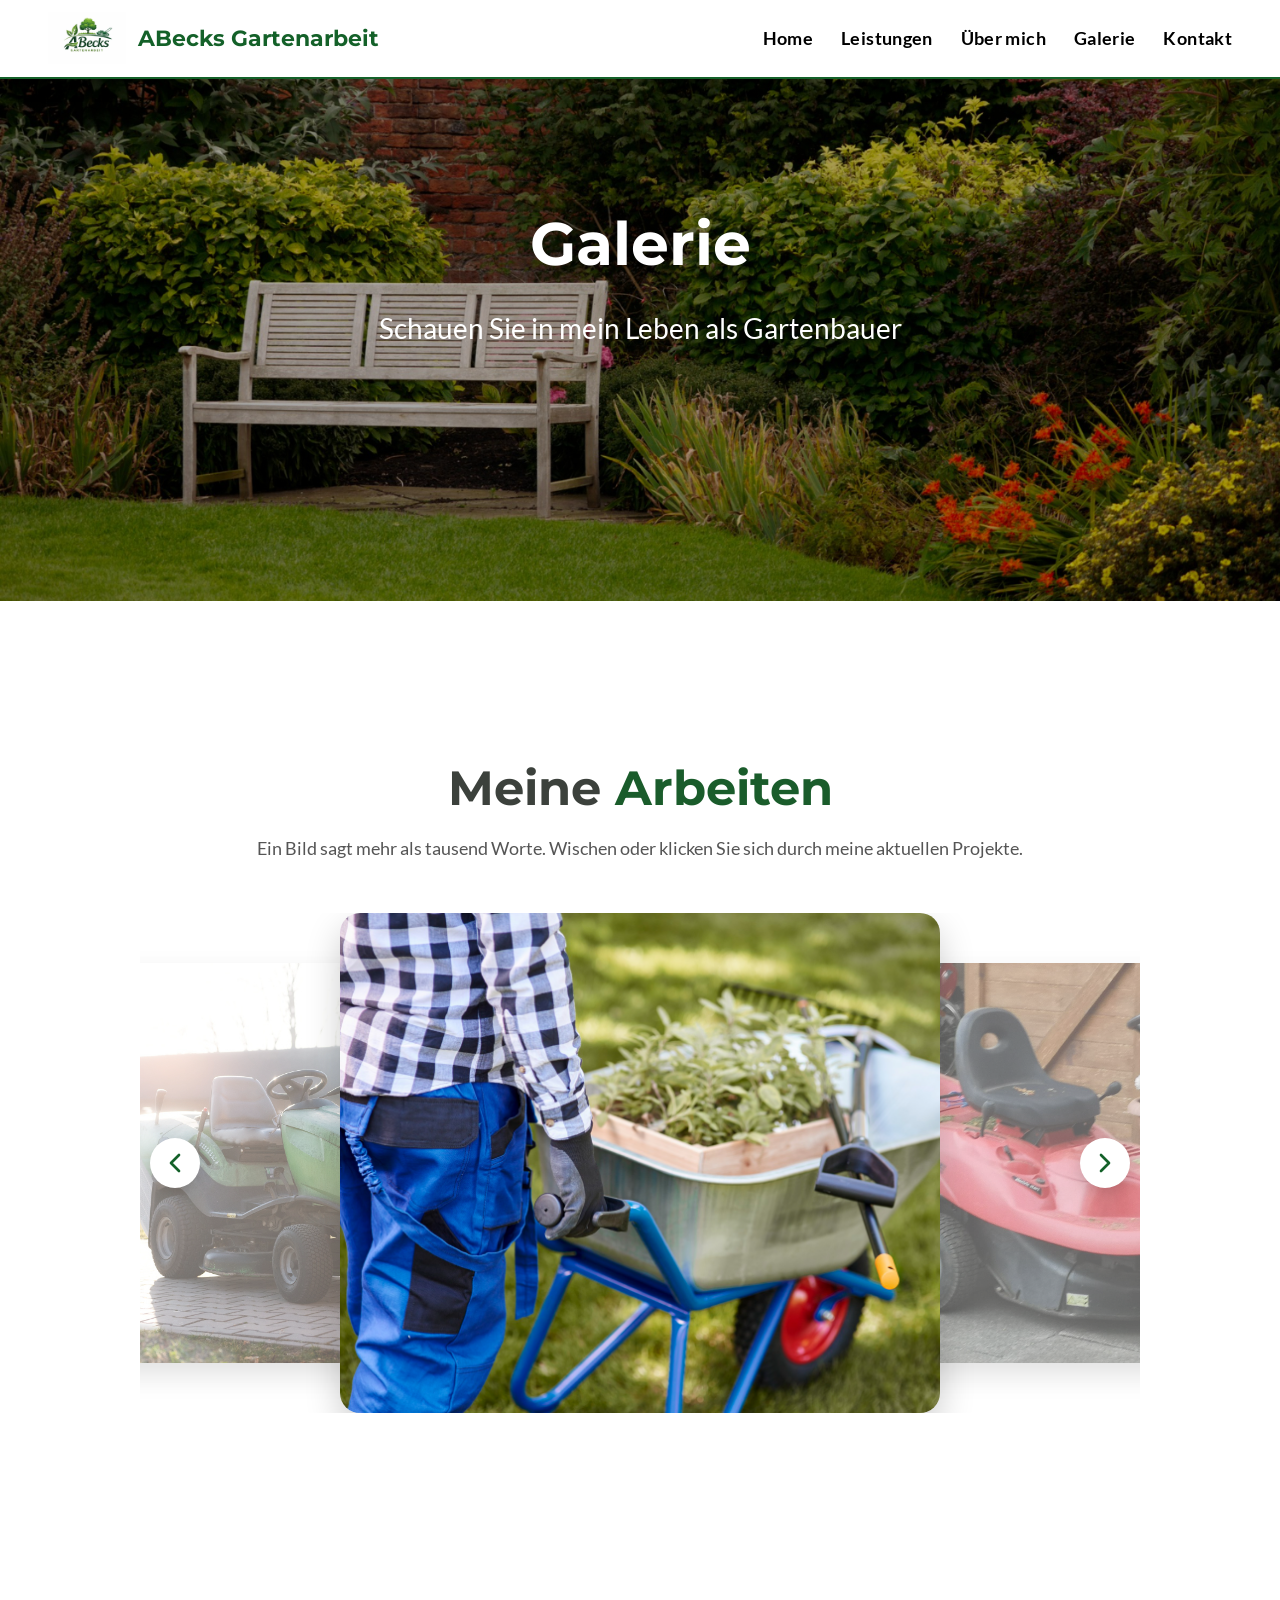
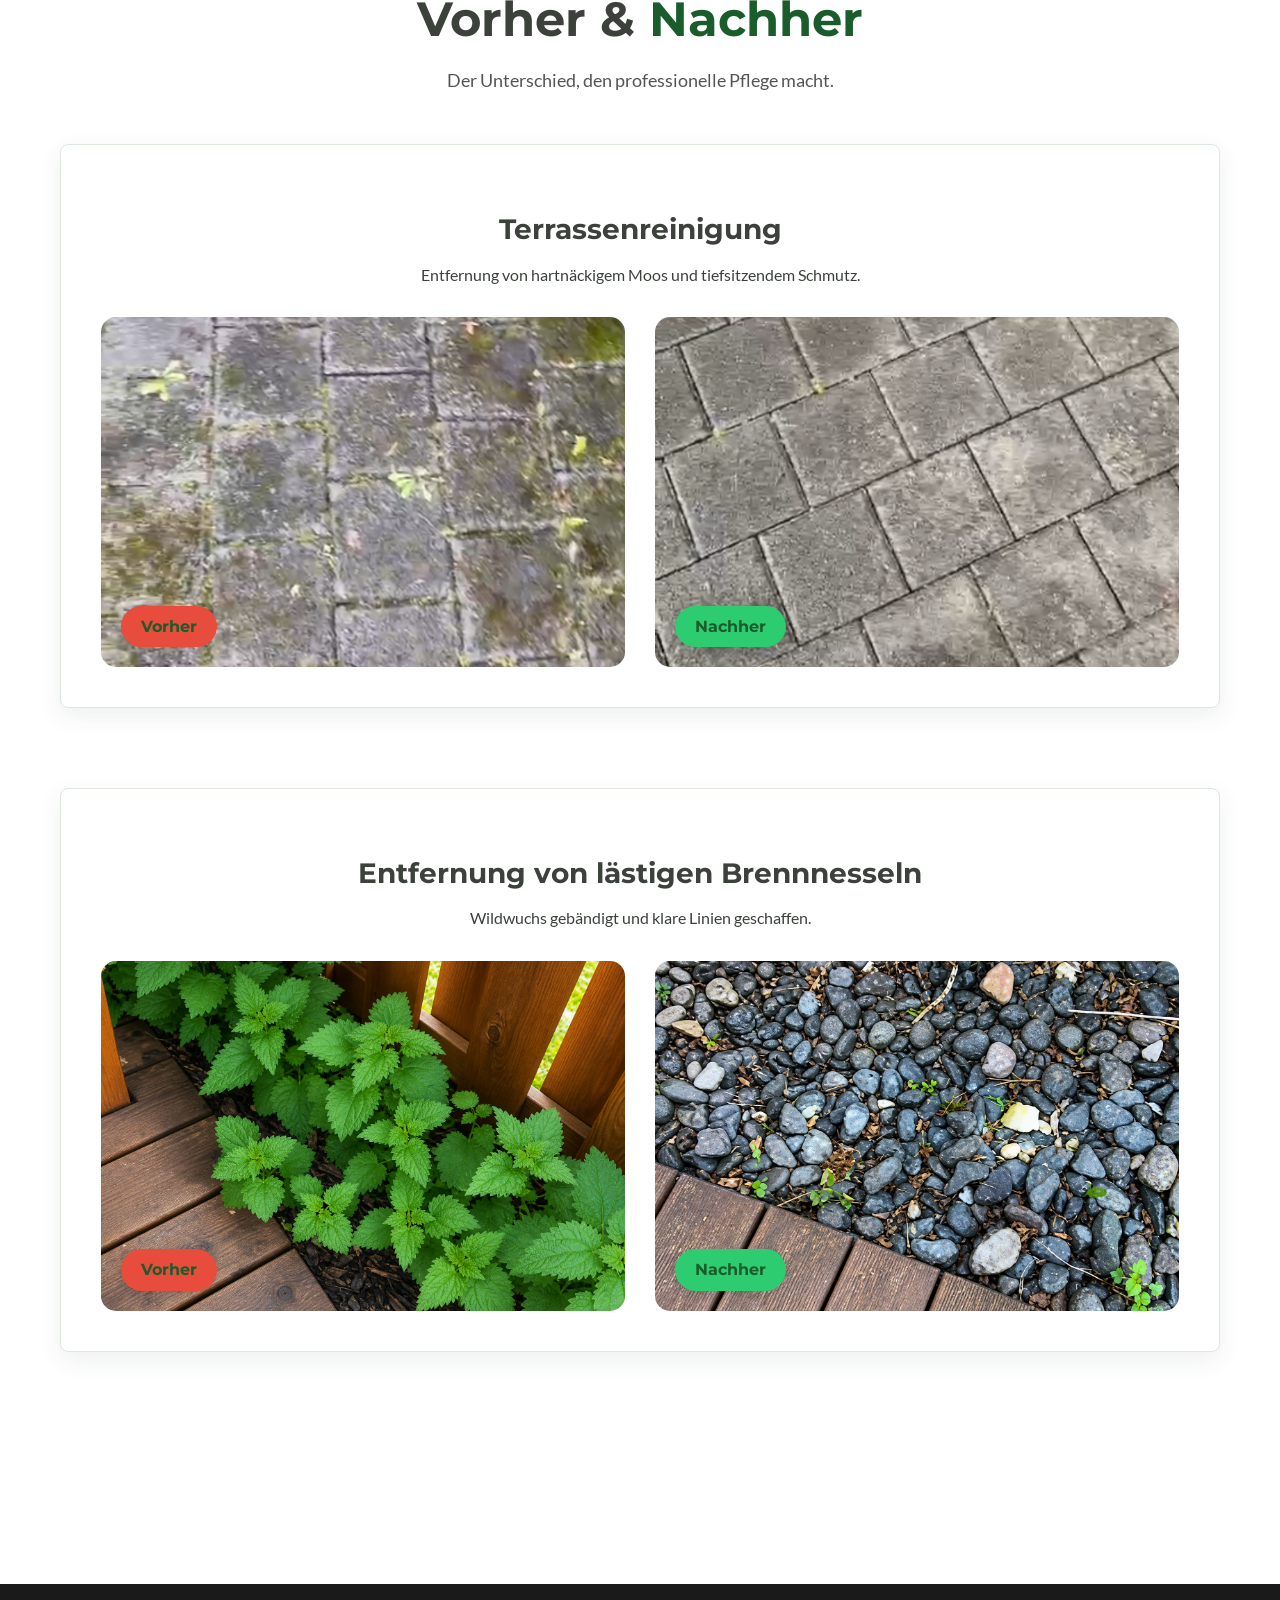
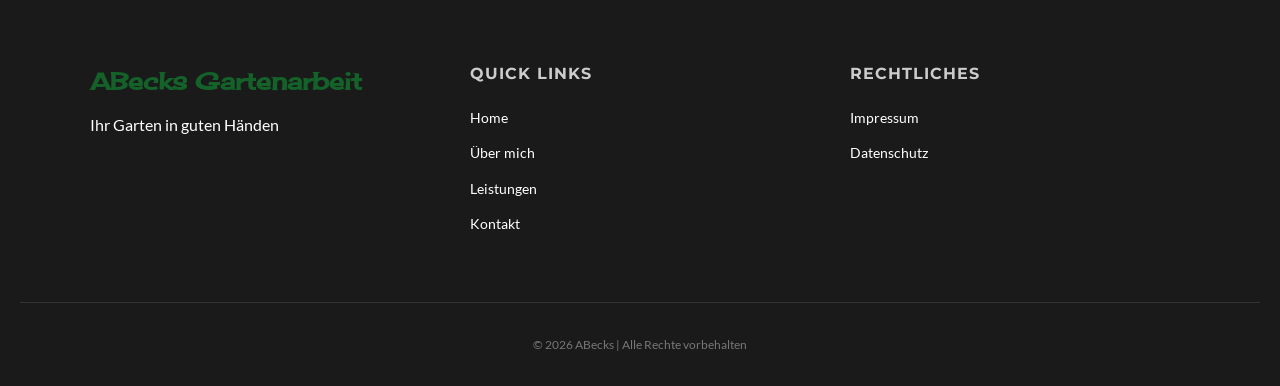
==== commit 6f5416ee: "Update image alt texts for better accessibility; correct spelling errors and unify background colors" ====
--- a/galerie.html
+++ b/galerie.html
@@ -53,15 +53,15 @@
                 <svg xmlns="http://www.w3.org/2000/svg" width="32" height="32" viewBox="0 0 24 24" fill="none" stroke="currentColor" stroke-width="2" stroke-linecap="round" stroke-linejoin="round"><path d="m15 18-6-6 6-6"/></svg>
             </button>
 
-            <!-- Die Bilder (Du kannst hier beliebig viele einfügen) -->
+                <!-- Arbeitsbilder der Galerie -->
             <div class="slider-track">
                 <!-- WICHTIG: Das erste Bild braucht die Klasse 'active', das davor 'prev', das danach 'next' -->
-                <img src="Bilder/logo.jpeg" alt="Gartenarbeit 1" class="slide active">
-                <img src="Bilder/rasentracktorrot.jpeg" alt="Gartenarbeit 2" class="slide prev">
-                <img src="Bilder/galerie3.jpeg" alt="Gartenarbeit 3" class="slide next">
-                <img src="Bilder/poster.jpg" alt="Gartenarbeit 4" class="slide">
-                <img src="Bilder/galerie4.jpeg" alt="Gartenarbeit 5" class="slide">
-                <img src="Bilder/graben.jpeg" alt="Gartenarbeit 6" class="slide">
+                <img src="Bilder/galerie3.jpeg" alt="Gepflegte Gartenfläche nach dem Einsatz" class="slide active">
+                <img src="Bilder/rasentracktorrot.jpeg" alt="Aufsitzmäher bei der Gartenarbeit" class="slide prev">
+                <img src="Bilder/galerie4.jpeg" alt="Gepflegter Gartenbereich" class="slide next">
+                <img src="Bilder/poster.jpg" alt="Gartenprojekt von ABecks Gartenarbeit" class="slide">
+                <img src="Bilder/graben.jpeg" alt="Arbeiten an einer Gartenfläche" class="slide">
+                <img src="Bilder/rasentraktor.jpg" alt="Aufsitzmäher auf einer Rasenfläche" class="slide">
             </div>
 
             <!-- Pfeil Rechts -->
@@ -97,7 +97,7 @@
         <!-- Projekt 2 -->
         <div class="vn-projekt">
             <div class="vn-text">
-                <h3>Entfernung von lästigen Brennesseln</h3>
+                <h3>Entfernung von lästigen Brennnesseln</h3>
                 <p>Wildwuchs gebändigt und klare Linien geschaffen.</p>
             </div>
             <div class="vn-bilder">
--- a/style.css
+++ b/style.css
@@ -97,8 +97,8 @@
     --textfarbe: #3c413c;
     --unterüberschriften: #1a5c2b;
     --buttons: #16c54a;
-    --cardgrey: #f8fff8;
-    --surface: #f4f8f4;
+    --cardgrey: #ffffff;
+    --surface: #ffffff;
 }
 
 body {
@@ -242,7 +242,7 @@
     align-items: center;
     gap: 50px; /* Mehr Platz zwischen Text und Bild */
     padding: 80px 4%; /* Großzügiger Abstand nach oben/unten und zu den Seiten */
-    background-color: #f9faf9; /* Ganz leichter Farbstich für mehr Tiefe */
+    background-color: #ffffff;
 }
 
 .aufsitz-text {
@@ -385,7 +385,7 @@
     align-items: center;
     gap: 80px; /* Mehr Platz zwischen Text und Bild */
     padding: 80px 10%; /* Großzügiger Abstand nach oben/unten und zu den Seiten */
-    background-color: #f9faf9; /* Ganz leichter Farbstich für mehr Tiefe */
+    background-color: #ffffff;
     margin-bottom: 150px;
 }
 
@@ -455,7 +455,7 @@
     align-items: center;
     gap: 80px; /* Mehr Platz zwischen Text und Bild */
     padding: 80px;
-    background-color: #f9faf9; /* Ganz leichter Farbstich für mehr Tiefe */
+    background-color: #ffffff;
     margin-bottom: 60px;
 }
 
@@ -554,7 +554,7 @@
 .leistungen-hero {
     text-align: center;
     padding: 80px 20px;
-    background-color: #f9faf9; /* Gleicher Farbton wie auf der Startseite */
+    background-color: #ffffff;
     margin-bottom: 60px;
     height: 50vh; /* Oder 100vh für den ganzen Bildschirm */
     background-image: linear-gradient(rgba(0, 0, 0, 0.4), rgba(0, 0, 0, 0.4)), 
@@ -652,7 +652,7 @@
 /* --- ZUSATZLEISTUNGEN (Grid) --- */
 .zusatz-leistungen {
     padding: 60px 10%;
-    background-color: #f9faf9;
+    background-color: #ffffff;
     text-align: center;
     margin-bottom: 80px;
 }
@@ -751,7 +751,7 @@
 .uebermich-hero {
     text-align: center;
     padding: 80px 20px;
-    background-color: #f9faf9; /* Gleicher Farbton wie auf der Startseite */
+    background-color: #ffffff;
     margin-bottom: 60px;
     height: 50vh; /* Oder 100vh für den ganzen Bildschirm */
     background-image: linear-gradient(rgba(0, 0, 0, 0.4), rgba(0, 0, 0, 0.4)), 
@@ -784,7 +784,7 @@
     align-items: center;
     gap: 50px; /* Mehr Platz zwischen Text und Bild */
     padding: 80px 3%; /* Großzügiger Abstand nach oben/unten und zu den Seiten */
-    background-color: #f9faf9; /* Ganz leichter Farbstich für mehr Tiefe */
+    background-color: #ffffff;
 }
 
 .hinterstecken-text {
@@ -1160,7 +1160,7 @@
 .kontakt-hero {
      text-align: center;
     padding: 80px 20px;
-    background-color: #f9faf9; /* Gleicher Farbton wie auf der Startseite */
+    background-color: #ffffff;
     margin-bottom: 60px;
     height: 50vh; /* Oder 100vh für den ganzen Bildschirm */
     background-image: linear-gradient(rgba(0, 0, 0, 0.4), rgba(0, 0, 0, 0.4)), 
@@ -1391,7 +1391,7 @@
 
 /* --- MAP & RADIUS --- */
 .einsatzbereich {
-    background-color: #f9faf9;
+    background-color: #ffffff;
     padding: 80px 20px;
     text-align: center;
 }
@@ -2443,4 +2443,245 @@
 .kontakt-hero {
     background-image: linear-gradient(rgba(0, 0, 0, 0.42), rgba(0, 0, 0, 0.42)),
                       url('Bilder/hecke.jpeg');
+}
+
+/* Finales Designsystem */
+:root {
+    --green-deep: #173d24;
+    --green-main: #247a3b;
+    --green-soft: #eaf4eb;
+    --surface: #ffffff;
+    --border: #dfe8df;
+    --shadow-soft: 0 8px 24px rgba(23, 61, 36, 0.08);
+}
+
+body {
+    background: #ffffff;
+    line-height: 1.6;
+}
+
+h1, h2, h3, h4,
+.hero-index-content h2,
+.hero-content h1,
+.uebermich-hero-content h1,
+.kontakt-hero h1 {
+    font-family: 'Montserrat', sans-serif;
+    line-height: 1.15;
+}
+
+.logo h1 {
+    margin: 0;
+    font-size: clamp(1rem, 1.8vw, 1.35rem);
+}
+
+.header {
+    padding-inline: clamp(16px, 4vw, 48px);
+}
+
+.header nav ul {
+    margin-right: 0;
+}
+
+.hero-index-content h2 {
+    font-size: clamp(2.5rem, 6vw, 4.5rem);
+}
+
+.hero-index-content p {
+    font-size: clamp(1.25rem, 3vw, 1.9rem);
+}
+
+.vorstellung h2,
+.leistungs-teaser h2,
+.warum-abecks h2,
+.galerie h2,
+.versprechen h2 {
+    font-size: clamp(2rem, 4vw, 3rem);
+    line-height: 1.15;
+}
+
+.vorstellung,
+.leistungs-teaser,
+.warum-abecks,
+.galerie,
+.versprechen {
+    padding-inline: clamp(16px, 4vw, 48px);
+}
+
+.angebote-card,
+.versprechen-card,
+.zusatz-card,
+.bewertung-card,
+.vn-projekt,
+.info-card,
+.paket-box-wrapper {
+    border: 1px solid var(--border);
+    box-shadow: var(--shadow-soft);
+}
+
+.angebote-card,
+.versprechen-card,
+.zusatz-card,
+.bewertung-card,
+.vn-projekt {
+    border-radius: 8px;
+}
+
+.angebote-card:hover,
+.versprechen-card:hover,
+.bewertung-card:hover,
+.einzelleistung-card:hover {
+    transform: translateY(-3px);
+    box-shadow: 0 12px 28px rgba(23, 61, 36, 0.12);
+}
+
+.angebote-card p,
+.versprechen-card p,
+.zusatz-card p {
+    line-height: 1.55;
+}
+
+.index-aufsitz,
+.container-warum,
+.index-bilder-container,
+.zusatz-leistungen,
+.einsatzbereich {
+    background-color: var(--surface);
+}
+
+.index-button-prm,
+.index-button-sec,
+.leistungs-teaser a,
+.galerie a,
+.cta-button,
+.submit-btn,
+.paket-action a,
+.nahbar-button {
+    border-radius: 8px;
+}
+
+.index-button-prm,
+.index-button-sec {
+    font-size: clamp(1rem, 2vw, 1.25rem);
+}
+
+.kontakt-grid-container {
+    align-items: flex-start;
+}
+
+.kontakt-info,
+.kontakt-formular {
+    min-width: 0;
+}
+
+.kontakt-formular {
+    padding: clamp(20px, 3vw, 36px);
+    border: 1px solid var(--border);
+    border-radius: 10px;
+    box-shadow: var(--shadow-soft);
+}
+
+.info-card {
+    border-radius: 8px;
+}
+
+.main-footer {
+    background: #1a1a1a;
+    margin-top: 72px;
+}
+
+.footer-logo {
+    color: var(--hauptfarbe);
+}
+
+.footer-column a:hover {
+    color: var(--unterüberschriften);
+}
+
+.google-text {
+    letter-spacing: 0;
+}
+
+.galerie-hero h2,
+.vorher-nachher h2 {
+    font-size: clamp(2rem, 4vw, 3rem);
+}
+
+.slider-wrapper {
+    height: clamp(360px, 42vw, 500px);
+}
+
+.vn-projekt {
+    padding: clamp(24px, 4vw, 40px);
+}
+
+@media (max-width: 768px) {
+    .header {
+        padding: 12px 16px;
+    }
+
+    .logo {
+        min-width: 0;
+    }
+
+    .logo h1 {
+        max-width: 190px;
+        line-height: 1.1;
+    }
+
+    .hero-index,
+    .leistungen-hero,
+    .uebermich-hero,
+    .kontakt-hero,
+    .galerie-page-hero {
+        min-height: 52vh;
+        height: auto;
+    }
+
+    .galerie-page-hero {
+        min-height: 58vh;
+    }
+
+    .kontakt-grid-container {
+        padding-inline: 16px;
+    }
+
+    .kontakt-formular {
+        padding: 20px 16px;
+    }
+
+    .index-buttons {
+        flex-direction: column;
+        align-items: stretch;
+        max-width: 320px;
+        margin-inline: auto;
+    }
+
+    .index-button-prm,
+    .index-button-sec {
+        max-width: none;
+    }
+
+    .slider-wrapper {
+        height: 360px;
+    }
+
+    .nahbar {
+        margin-inline: 0;
+    }
+}
+
+@media (max-width: 480px) {
+    .hero-index-content h2 {
+        font-size: 2.25rem;
+    }
+
+    .uebermich-hero-content h1,
+    .kontakt-hero h1,
+    .hero-content h1 {
+        font-size: 2.1rem;
+    }
+
+    .vn-projekt {
+        border-radius: 8px;
+    }
 }
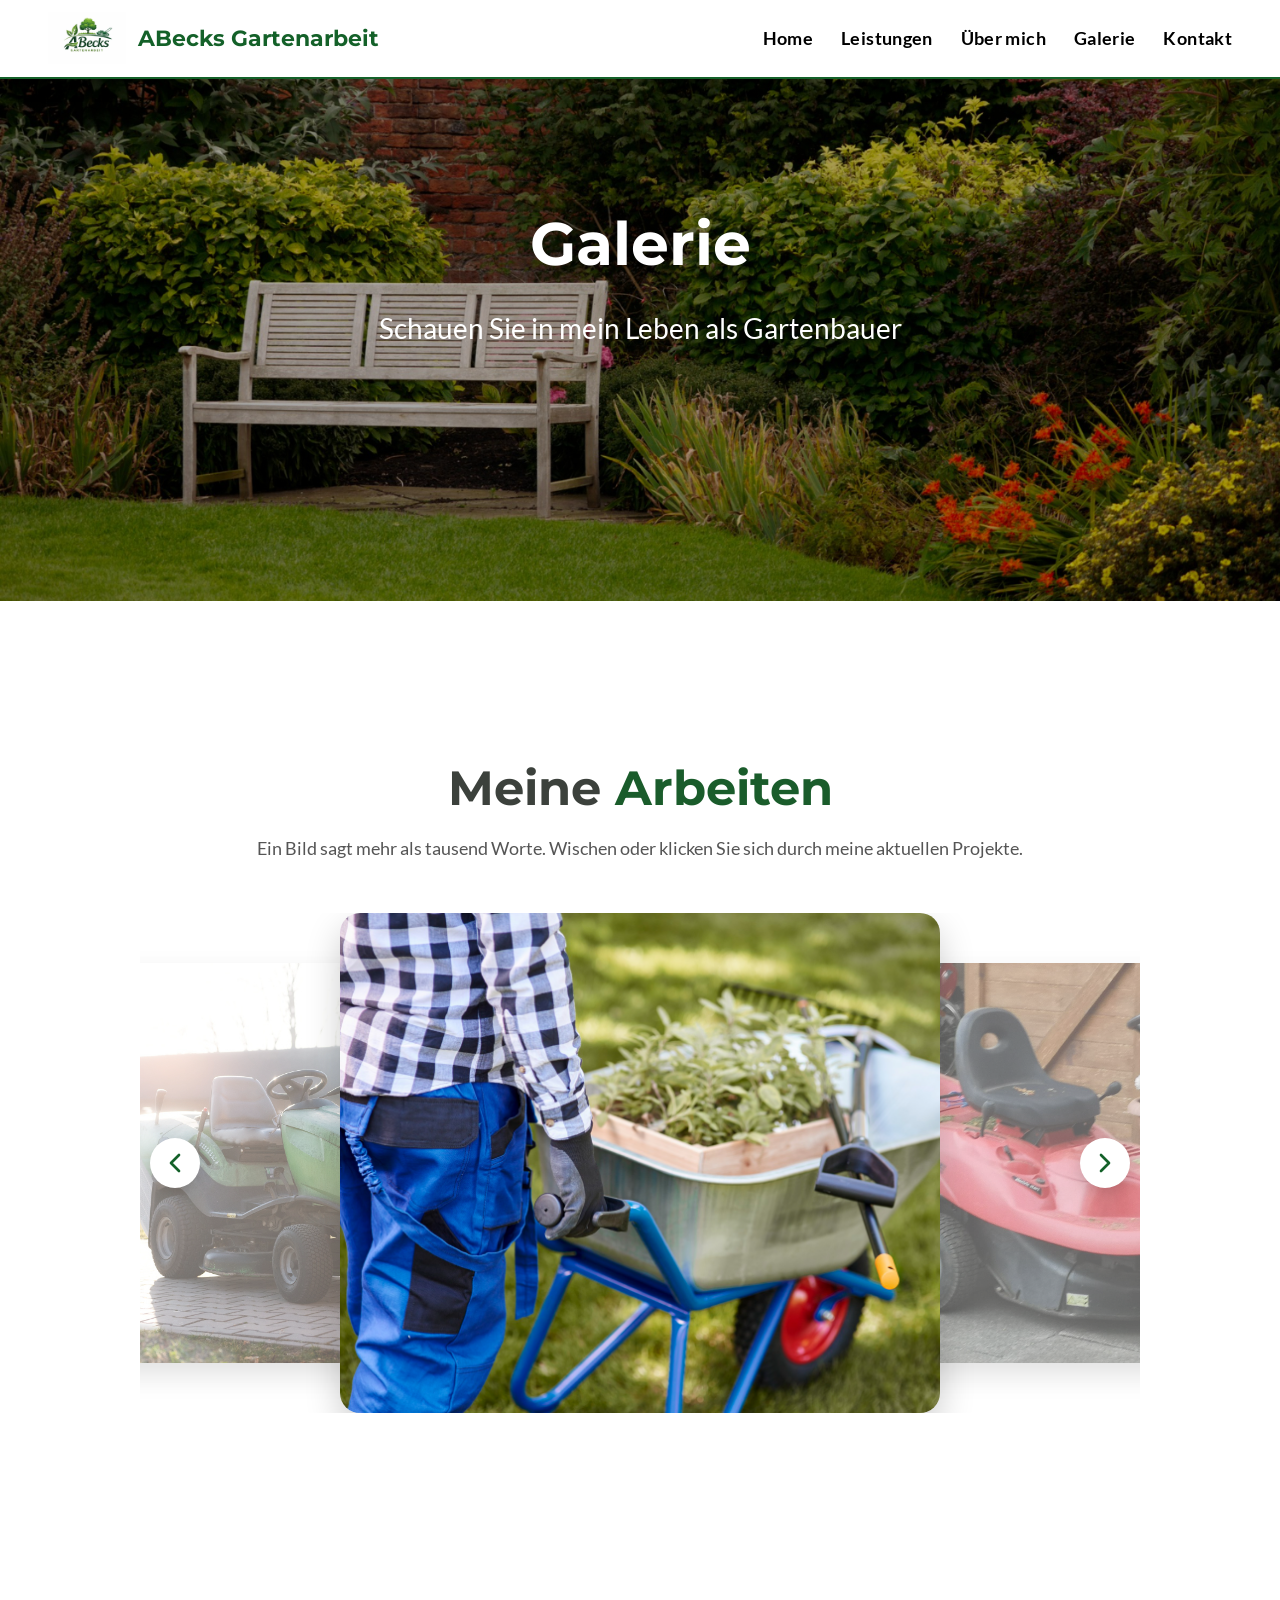
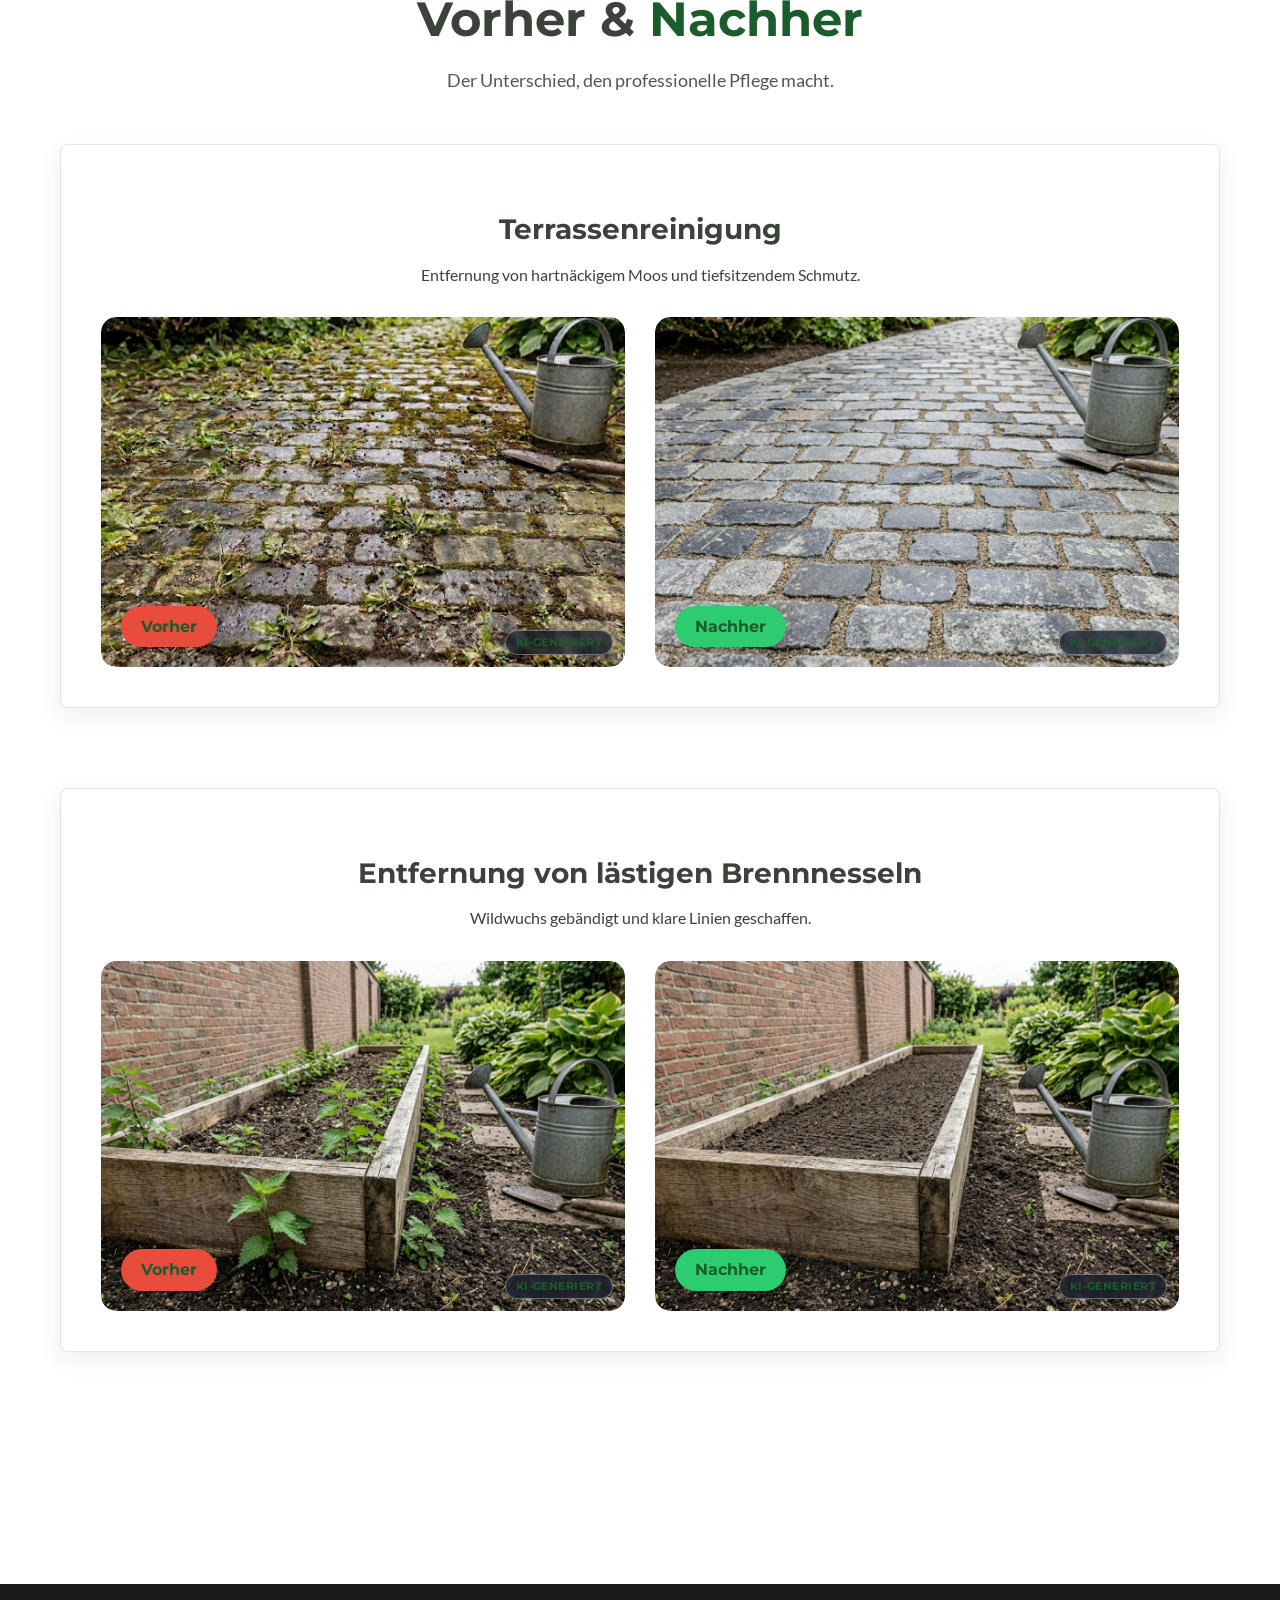
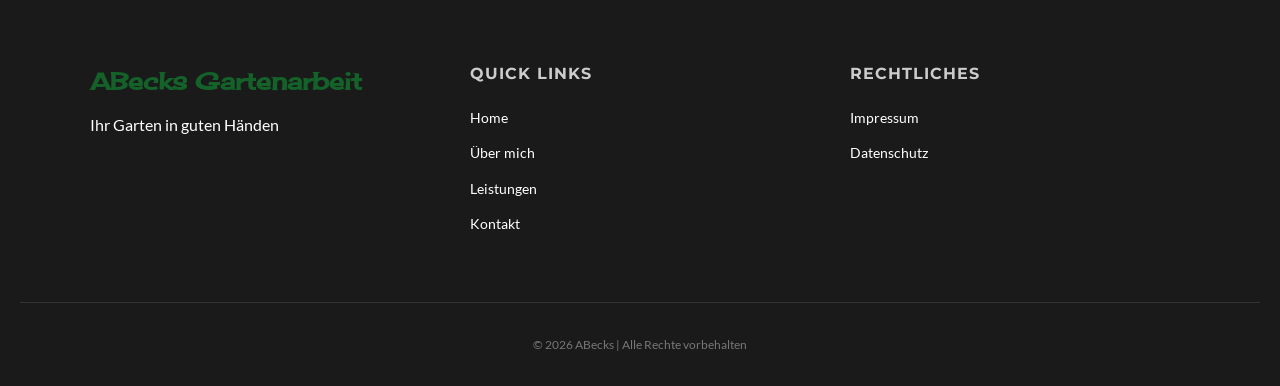
==== commit 387d5793: "Refactor code structure for improved readability and maintainability" ====
--- a/galerie.html
+++ b/galerie.html
@@ -5,6 +5,18 @@
     <meta name="viewport" content="width=device-width, initial-scale=1.0">
     <meta name="description" content="Impressionen & Vorher-Nachher-Bilder unserer Gartenprojekte. Überzeugen Sie sich selbst von der Qualität der Arbeit von ABecks Gartenarbeit.">
     <title>ABecks Gartenarbeit | Galerie</title>
+    <link rel="canonical" href="https://abecks-gartenhilfe.netlify.app/galerie.html">
+    <meta property="og:type" content="website">
+    <meta property="og:locale" content="de_DE">
+    <meta property="og:site_name" content="ABecks Gartenarbeit">
+    <meta property="og:title" content="Galerie | Gartenarbeiten in Meckenheim">
+    <meta property="og:description" content="Vorher-Nachher-Bilder und Impressionen aus den Gartenprojekten von ABecks Gartenarbeit.">
+    <meta property="og:url" content="https://abecks-gartenhilfe.netlify.app/galerie.html">
+    <meta property="og:image" content="https://abecks-gartenhilfe.netlify.app/Bilder/galerie3.jpeg">
+    <meta name="twitter:card" content="summary_large_image">
+    <meta name="twitter:title" content="Galerie | Gartenarbeiten in Meckenheim">
+    <meta name="twitter:description" content="Impressionen und Vorher-Nachher-Bilder von ABecks Gartenarbeit.">
+    <meta name="twitter:image" content="https://abecks-gartenhilfe.netlify.app/Bilder/galerie3.jpeg">
     <link rel="stylesheet" href="style.css">
     <link rel="shortcut icon" href="Bilder/logo.ico" type="image/x-icon">
 
@@ -15,25 +27,26 @@
     <header class="header">
         <div class="logo">
             <img src="Bilder/logo.jpeg" alt="Logo">
-           <h1>ABecks Gartenarbeit</h1>
+           <span class="logo-name">ABecks Gartenarbeit</span>
         </div>
 
-        <button class="burger-menu" id="burgerBtn" aria-label="Menü öffnen">
+        <button class="burger-menu" id="burgerBtn" type="button" aria-label="Menü öffnen" aria-controls="main-navigation" aria-expanded="false">
             <span></span>
             <span></span>
             <span></span>
         </button>
-        <nav>
+        <nav id="main-navigation" aria-label="Hauptnavigation">
             <ul>
                 <li><a href="index.html">Home</a></li>
                 <li><a href="leistungen.html">Leistungen</a></li>
                 <li><a href="uebermich.html">Über mich</a></li>
-                <li><a href="galerie.html">Galerie</a></li>
+                <li><a href="galerie.html" aria-current="page">Galerie</a></li>
                 <li><a href="kontakt.html">Kontakt</a></li>
             </ul>
         </nav>
     </header>
 
+    <main>
     <section class="uebermich-hero galerie-page-hero">
         <div class="uebermich-hero-content">
             <h1>Galerie</h1>
@@ -41,7 +54,6 @@
         </div>
     </section>
 
-    <main>
     <!-- Sektion 1: Der 3D Bilder-Slider -->
     <section class="galerie-hero">
         <h2>Meine <span>Arbeiten</span></h2>
@@ -54,14 +66,14 @@
             </button>
 
                 <!-- Arbeitsbilder der Galerie -->
-            <div class="slider-track">
+            <div class="slider-track" role="region" aria-label="Bildergalerie" aria-live="polite">
                 <!-- WICHTIG: Das erste Bild braucht die Klasse 'active', das davor 'prev', das danach 'next' -->
-                <img src="Bilder/galerie3.jpeg" alt="Gepflegte Gartenfläche nach dem Einsatz" class="slide active">
-                <img src="Bilder/rasentracktorrot.jpeg" alt="Aufsitzmäher bei der Gartenarbeit" class="slide prev">
-                <img src="Bilder/galerie4.jpeg" alt="Gepflegter Gartenbereich" class="slide next">
-                <img src="Bilder/poster.jpg" alt="Gartenprojekt von ABecks Gartenarbeit" class="slide">
-                <img src="Bilder/graben.jpeg" alt="Arbeiten an einer Gartenfläche" class="slide">
-                <img src="Bilder/rasentraktor.jpg" alt="Aufsitzmäher auf einer Rasenfläche" class="slide">
+                <img src="Bilder/galerie3.jpeg" alt="Gepflegte Gartenfläche nach dem Einsatz" class="slide active" aria-hidden="false">
+                <img src="Bilder/rasentracktorrot.jpeg" alt="Aufsitzmäher bei der Gartenarbeit" class="slide prev" aria-hidden="true">
+                <img src="Bilder/galerie4.jpeg" alt="Gepflegter Gartenbereich" class="slide next" aria-hidden="true">
+                <img src="Bilder/poster.jpg" alt="Gartenprojekt von ABecks Gartenarbeit" class="slide" aria-hidden="true">
+                <img src="Bilder/graben.jpeg" alt="Arbeiten an einer Gartenfläche" class="slide" aria-hidden="true">
+                <img src="Bilder/rasentraktor.jpg" alt="Aufsitzmäher auf einer Rasenfläche" class="slide" aria-hidden="true">
             </div>
 
             <!-- Pfeil Rechts -->
@@ -85,14 +97,16 @@
             <div class="vn-bilder">
                 <div class="vn-bild-container">
                     <img src="Bilder/vorher.jpeg" alt="Terrasse Vorher">
+                    <span class="ai-note">KI-generiert</span>
                     <span class="badge vorher">Vorher</span>
                 </div>
                 <div class="vn-bild-container">
                     <img src="Bilder/nachher.jpeg" alt="Terrasse Nachher">
+                    <span class="ai-note">KI-generiert</span>
                     <span class="badge nachher">Nachher</span>
                 </div>
             </div>
-        </div>
+        </div> 
 
         <!-- Projekt 2 -->
         <div class="vn-projekt">
@@ -103,15 +117,19 @@
             <div class="vn-bilder">
                 <div class="vn-bild-container">
                     <img src="Bilder/brennesselnvorher.png" alt="Beet Vorher">
+                    <span class="ai-note">KI-generiert</span>
                     <span class="badge vorher">Vorher</span>
                 </div>
                 <div class="vn-bild-container">
                     <img src="Bilder/brennesselnachher.png" alt="Beet Nachher">
+                    <span class="ai-note">KI-generiert</span>
                     <span class="badge nachher">Nachher</span>
                 </div>
             </div>
         </div>
     </section>
+
+    </main>
 
     <footer class="main-footer">
             <div class="footer-container">
@@ -143,7 +161,6 @@
                 <p>© 2026 ABecks | Alle Rechte vorbehalten</p>
             </div>
         </footer>
-    </main>
 
     <script src="script.js"></script>
 </body>
--- a/style.css
+++ b/style.css
@@ -96,7 +96,7 @@
     --hauptfarbe: #146129;
     --textfarbe: #3c413c;
     --unterüberschriften: #1a5c2b;
-    --buttons: #16c54a;
+    --buttons: #146129;
     --cardgrey: #ffffff;
     --surface: #ffffff;
 }
@@ -460,11 +460,17 @@
 }
 
 #bild1 {
+    position: relative;
     flex: 1;
+    overflow: hidden;
+    border-radius: 20px;
 }
 
 #bild2 {
+    position: relative;
     flex: 1;
+    overflow: hidden;
+    border-radius: 20px;
 }
 
 #bild1 img, #bild2 img {
@@ -477,6 +483,11 @@
     border-radius: 20px;
     box-shadow: 0 15px 35px rgba(0,0,0,0.12);
     display: block;
+}
+
+#bild1 .ai-note, #bild2 .ai-note {
+    bottom: 12px;
+    right: 12px;
 }
 
 .galerie a {
@@ -1120,6 +1131,8 @@
 .vn-bild-container {
     position: relative;
     flex: 1;
+    overflow: hidden;
+    border-radius: 15px;
 }
 
 .vn-bild-container img {
@@ -1130,11 +1143,34 @@
     display: block;
 }
 
+.ai-note {
+    position: absolute;
+    right: 12px;
+    bottom: 12px;
+    z-index: 3;
+    padding: 6px 10px;
+    border-radius: 999px;
+    background: rgba(17, 24, 39, 0.72);
+    border: 1px solid rgba(255, 255, 255, 0.35);
+    color: #ffffff;
+    font-family: 'Montserrat', sans-serif;
+    font-size: 11px;
+    font-weight: 700;
+    letter-spacing: 0.04em;
+    text-transform: uppercase;
+    line-height: 1;
+    box-shadow: 0 6px 18px rgba(0,0,0,0.18);
+    backdrop-filter: blur(2px);
+    -webkit-backdrop-filter: blur(2px);
+    pointer-events: none;
+}
+
 /* Die kleinen Schilder auf den Bildern */
 .badge {
     position: absolute;
     bottom: 20px;
     left: 20px;
+    z-index: 2;
     padding: 8px 20px;
     border-radius: 30px;
     font-family: 'Montserrat', sans-serif;
@@ -1273,6 +1309,33 @@
 
 input:focus, textarea:focus {
     border-color: var(--unterüberschriften, #4CAF50);
+}
+
+input:focus-visible, textarea:focus-visible,
+button:focus-visible, a:focus-visible, select:focus-visible {
+    outline: 3px solid #f2b134;
+    outline-offset: 3px;
+}
+
+.logo-name {
+    font-size: 1.35rem;
+    font-weight: 700;
+}
+
+.form-error {
+    margin: 0 0 20px;
+    padding: 12px 14px;
+    color: #8a1c1c;
+    background: #fff1f1;
+    border: 1px solid #d46a6a;
+    border-radius: 8px;
+}
+
+.slider-status {
+    margin: 16px auto 0;
+    max-width: 40rem;
+    text-align: center;
+    color: var(--textfarbe);
 }
 
 .submit-btn {
@@ -2097,7 +2160,7 @@
 .index-button-prm,
 .index-button-sec {
     flex: 1;                  /* Beide Buttons teilen sich den Platz 50/50 auf */
-    max-width: 280px;         /* Begrenzung, damit sie auf großen Bildschirmen nicht zu breit werden */
+    max-width: 300px;         /* Begrenzung, damit sie auf großen Bildschirmen nicht zu breit werden */
     text-align: center;       /* Text genau mittig ausrichten */
     box-sizing: border-box;   /* Rechnet Rahmendicke in die Gesamthöhe/-breite ein */
     
@@ -2445,6 +2508,659 @@
                       url('Bilder/hecke.jpeg');
 }
 
+/* ======================================================================
+   MOBILE EXPERIENCE
+   This layer is intentionally scoped to touch-sized viewports. Desktop
+   rules above remain the source of truth from 769px upward.
+   ====================================================================== */
+@media (max-width: 768px) {
+    html {
+        overflow-x: hidden;
+    }
+
+    body {
+        min-width: 0;
+        overflow-x: hidden;
+    }
+
+    .container {
+        width: min(100% - 2rem, 1200px);
+    }
+
+    .header {
+        min-height: 68px;
+        padding: 10px 16px;
+        position: sticky;
+        top: 0;
+        gap: 12px;
+    }
+
+    .logo {
+        min-width: 0;
+        gap: 9px;
+    }
+
+    .logo img {
+        width: 42px;
+        height: 42px;
+        object-fit: cover;
+        flex-shrink: 0;
+    }
+
+    .logo h1 {
+        min-width: 0;
+        font-size: 1rem;
+        line-height: 1.1;
+    }
+
+    .burger-menu {
+        width: 44px;
+        height: 44px;
+        padding: 10px;
+        flex-shrink: 0;
+        justify-content: space-between;
+    }
+
+    .burger-menu span {
+        height: 2px;
+    }
+
+    .header nav {
+        position: absolute;
+        inset: 100% 0 auto;
+    }
+
+    .header nav ul {
+        display: none;
+        margin: 0;
+        padding: 10px 16px 18px;
+        gap: 4px !important;
+        border-top: 1px solid var(--border);
+        box-shadow: 0 12px 24px rgba(23, 61, 36, 0.12);
+    }
+
+    .header nav ul.active {
+        display: flex;
+    }
+
+    .header nav li,
+    .header nav a {
+        width: 100%;
+    }
+
+    .header nav a {
+        display: block;
+        min-height: 44px;
+        padding: 11px 12px;
+        border-radius: 7px;
+        font-size: 1rem;
+        text-align: left;
+    }
+
+    .header nav a:active,
+    .header nav a:focus-visible {
+        background: var(--green-soft);
+    }
+
+    .hero-index,
+    .leistungen-hero,
+    .uebermich-hero,
+    .kontakt-hero {
+        min-height: min(620px, calc(100svh - 68px));
+        height: auto;
+        margin-bottom: 0;
+        padding: 72px 20px 84px !important;
+        display: flex;
+        align-items: center;
+    }
+
+    .hero-index-content,
+    .hero-content,
+    .uebermich-hero-content,
+    .kontakt-content {
+        width: 100%;
+    }
+
+    .hero-index-content h2,
+    .uebermich-hero-content h1,
+    .kontakt-hero h1 {
+        font-size: clamp(2.15rem, 10vw, 3rem);
+        line-height: 1.08;
+        overflow-wrap: anywhere;
+    }
+
+    .hero-index-content p,
+    .uebermich-hero-content p,
+    .hero-content p,
+    .kontakt-hero p {
+        font-size: 1.1rem;
+        line-height: 1.5;
+        margin: 16px auto 32px;
+    }
+
+    .index-buttons {
+        flex-direction: column;
+        gap: 12px;
+        margin-top: 28px;
+    }
+
+    .index-button-prm,
+    .index-button-sec,
+    .leistungs-teaser a,
+    .galerie a,
+    .cta-button,
+    .nahbar-button {
+        width: min(100%, 340px);
+        min-height: 48px;
+        padding: 12px 18px;
+        font-size: 1rem;
+    }
+
+    .leistungs-teaser > a,
+    .galerie > a {
+        margin-top: 20px;
+    }
+
+    .vorstellung,
+    .leistungs-teaser,
+    .warum-abecks,
+    .galerie,
+    .versprechen {
+        padding: 48px 16px !important;
+    }
+
+    .vorstellung h2,
+    .leistungs-teaser h2,
+    .warum-abecks h2,
+    .galerie h2,
+    .versprechen h2,
+    .galerie-hero h2,
+    .vorher-nachher h2,
+    .paket-buchung h2 {
+        margin: 0 auto 20px !important;
+        font-size: clamp(1.8rem, 8vw, 2.35rem) !important;
+        line-height: 1.15;
+        overflow-wrap: anywhere;
+    }
+
+    #vorstellung-p,
+    .galerie p,
+    .galerie-intro,
+    .vn-intro {
+        margin: 0 auto 32px;
+        font-size: 1rem;
+        line-height: 1.6;
+    }
+
+    .index-aufsitz,
+    .container-warum,
+    .hinterstecken,
+    .leistung-detail,
+    .leistung-detail.reverse {
+        flex-direction: column !important;
+        gap: 28px !important;
+        padding: 48px 16px !important;
+    }
+
+    .container-warum {
+        margin-bottom: 24px;
+    }
+
+    .leistung-detail,
+    .leistung-detail.reverse {
+        margin-bottom: 24px;
+    }
+
+    .aufsitz-text,
+    .aufsitz-image,
+    .container-warum-image,
+    .container-warum-text,
+    .hinterstecken-text,
+    .hinterstecken-bild,
+    .leistung-bild,
+    .leistung-text {
+        width: 100%;
+        min-width: 0;
+    }
+
+    .aufsitz-text h3,
+    .hinterstecken-text h2 {
+        padding: 0;
+        margin: 0 0 14px;
+        font-size: clamp(1.55rem, 7vw, 2rem);
+        line-height: 1.2;
+        text-align: left;
+    }
+
+    .aufsitz-text p,
+    .hinterstecken-text p {
+        padding: 0;
+        margin: 0;
+        font-size: 1rem;
+        line-height: 1.65;
+    }
+
+    .aufsitz-image img,
+    .leistung-bild img {
+        height: 240px;
+        object-fit: cover;
+        border-radius: 12px;
+    }
+
+    .container-warum-image img,
+    .hinterstecken-bild img {
+        border-radius: 12px;
+    }
+
+    .angebote-container,
+    .versprechen-container,
+    .zusatz-grid {
+        display: grid;
+        grid-template-columns: 1fr;
+        gap: 16px !important;
+        padding: 0;
+    }
+
+    .angebote-card,
+    .versprechen-card,
+    .zusatz-card {
+        width: 100%;
+        max-width: none;
+        margin: 0;
+        padding: 24px 20px;
+    }
+
+    .angebote-card h4,
+    .versprechen-card h4,
+    .zusatz-card h4 {
+        font-size: 1.2rem;
+    }
+
+    .angebote-card p,
+    .versprechen-card p,
+    .zusatz-card p,
+    .leistung-text p,
+    .leistung-liste li {
+        font-size: 1rem;
+        line-height: 1.55;
+    }
+
+    .container-warum-text li,
+    .leistung-liste li {
+        margin: 0 0 14px;
+        padding-left: 30px;
+        align-items: flex-start;
+    }
+
+    .index-bilder-container,
+    .vn-bilder {
+        flex-direction: column;
+        gap: 16px;
+        padding: 0;
+    }
+
+    .index-bilder-container {
+        margin-bottom: 0;
+    }
+
+    #bild1,
+    #bild2,
+    .vn-bild-container {
+        width: 100%;
+    }
+
+    #bild1 img,
+    #bild2 img,
+    .vn-bild-container img {
+        height: 220px;
+        border-radius: 12px;
+    }
+
+    .galerie-hero,
+    .vorher-nachher {
+        padding: 48px 16px !important;
+    }
+
+    .versprechen {
+        margin-top: 0;
+    }
+
+    .galerie-page-hero {
+        min-height: min(440px, calc(100svh - 68px));
+    }
+
+    .leistungen-hero,
+    .uebermich-hero,
+    .kontakt-hero {
+        min-height: min(480px, calc(100svh - 68px));
+    }
+
+    .slider-wrapper {
+        height: min(72vw, 320px);
+        min-height: 240px;
+        width: 100%;
+    }
+
+    .slide {
+        width: calc(100% - 56px);
+        border-radius: 12px;
+    }
+
+    .slider-btn {
+        width: 44px;
+        height: 44px;
+    }
+
+    .vn-projekt {
+        padding: 22px 16px;
+        margin-bottom: 28px;
+    }
+
+    .vn-text h3 {
+        font-size: 1.35rem;
+    }
+
+    .badge {
+        bottom: 12px;
+        left: 12px;
+        padding: 7px 14px;
+        font-size: 0.8rem;
+    }
+
+    .kontakt-grid-container {
+        flex-direction: column;
+        gap: 36px;
+        margin: 0 auto 48px;
+        padding: 48px 16px 0;
+    }
+
+    .kontakt-info h3 {
+        font-size: 1.55rem;
+    }
+
+    .info-links {
+        gap: 12px;
+        margin-top: 22px;
+    }
+
+    .info-card {
+        min-height: 54px;
+        padding: 15px;
+        overflow-wrap: anywhere;
+    }
+
+    .kontakt-formular {
+        width: 100%;
+        padding: 20px 16px;
+    }
+
+    .form-row {
+        flex-direction: column;
+        gap: 0;
+    }
+
+    input,
+    textarea,
+    .submit-btn {
+        min-height: 48px;
+        font-size: 1rem;
+    }
+
+    textarea {
+        min-height: 140px;
+    }
+
+    .paket-title-row {
+        align-items: flex-start;
+        flex-direction: column;
+        gap: 6px;
+    }
+
+    .paket-card {
+        padding: 18px;
+    }
+
+    .paket-features {
+        grid-template-columns: 1fr;
+    }
+
+    .map-placeholder img {
+        height: 260px;
+    }
+
+    .radius-circle {
+        width: 145px;
+        height: 145px;
+    }
+
+    .legal-page {
+        padding: 48px 16px;
+    }
+
+    .legal-nav {
+        flex-wrap: wrap;
+        gap: 10px 18px;
+        margin-bottom: 28px;
+    }
+
+    .legal-divider {
+        margin: 36px 0;
+    }
+
+    .main-footer {
+        margin-top: 48px;
+        padding: 44px 16px 18px;
+    }
+
+    .footer-container {
+        flex-direction: column;
+        gap: 28px;
+        text-align: center;
+    }
+
+    .footer-column {
+        min-width: 0;
+    }
+
+    .footer-column ul {
+        margin: 0;
+    }
+
+    .footer-column ul li {
+        margin-bottom: 8px;
+    }
+
+    .footer-bottom {
+        margin-top: 32px;
+    }
+
+    .nahbar {
+        grid-template-columns: 1fr;
+        gap: 24px;
+        margin: 32px 16px 0;
+        padding: 28px 20px;
+        border-radius: 12px;
+    }
+
+    .nahbar-image {
+        min-height: 220px;
+    }
+}
+
+@media (max-width: 380px) {
+    .logo h1 {
+        font-size: 0.9rem;
+    }
+
+    .hero-index,
+    .leistungen-hero,
+    .uebermich-hero,
+    .kontakt-hero {
+        padding-inline: 16px !important;
+    }
+
+    .slider-btn {
+        width: 40px;
+        height: 40px;
+    }
+}
+
+@media (prefers-reduced-motion: reduce) {
+    .slide,
+    .burger-menu span,
+    .angebote-card,
+    .versprechen-card,
+    .info-card {
+        transition: none;
+    }
+}
+
+/* Mobile refinement for the booking funnel */
+@media (max-width: 768px) {
+    .paket-buchung {
+        padding: 52px 16px 0;
+    }
+
+    .paket-buchung > p {
+        max-width: 30rem;
+        margin: 0 auto 28px;
+        font-size: 1rem;
+        line-height: 1.55;
+    }
+
+    .allround-paket-section {
+        padding: 0;
+        background: transparent;
+    }
+
+    .allround-paket-section .container {
+        width: 100%;
+    }
+
+    .paket-box-wrapper {
+        display: block;
+        border: 1px solid var(--border);
+        border-radius: 12px;
+        overflow: hidden;
+        box-shadow: var(--shadow-soft);
+    }
+
+    .paket-image {
+        min-height: 176px;
+        height: 176px;
+    }
+
+    .paket-image img {
+        height: 100%;
+    }
+
+    .badge-bestseller {
+        top: 14px;
+        left: 14px;
+        padding: 6px 10px;
+        font-size: 0.7rem;
+    }
+
+    .paket-content {
+        padding: 24px 20px 22px;
+    }
+
+    .paket-content h2 {
+        margin: 0 0 14px !important;
+        font-size: 1.6rem !important;
+        line-height: 1.18;
+        text-align: left;
+    }
+
+    .paket-intro {
+        margin: 0 0 20px;
+        font-size: 1rem;
+        line-height: 1.55;
+    }
+
+    .paket-checkliste {
+        display: grid;
+        gap: 0;
+        margin: 0 0 24px;
+    }
+
+    .paket-checkliste li {
+        align-items: flex-start;
+        gap: 10px;
+        padding: 11px 0;
+        border-top: 1px solid #edf2ed;
+        font-size: 0.98rem;
+        line-height: 1.45;
+    }
+
+    .paket-checkliste li:last-child {
+        border-bottom: 1px solid #edf2ed;
+    }
+
+    .paket-checkliste .check-icon {
+        flex: 0 0 18px;
+        line-height: 1.45;
+    }
+
+    .paket-action {
+        margin-top: 4px;
+    }
+
+    .paket-action a {
+        display: flex;
+        width: 100%;
+        min-height: 50px;
+        align-items: center;
+        justify-content: center;
+        padding: 13px 16px;
+        text-align: center;
+        line-height: 1.25;
+    }
+
+    .einzelleistungen-section {
+        padding: 48px 0 0;
+    }
+
+    .einzelleistungen-titel {
+        margin: 0 0 8px;
+        font-size: 1.55rem;
+        line-height: 1.2;
+    }
+
+    .einzelleistungen-untertitel {
+        margin: 0 auto 24px;
+        font-size: 1rem;
+        line-height: 1.5;
+    }
+
+    .einzelleistungen-grid {
+        gap: 16px;
+    }
+
+    .einzelleistung-card {
+        border-radius: 10px;
+    }
+
+    .card-image {
+        height: 156px;
+    }
+
+    .card-content {
+        padding: 18px;
+    }
+
+    .card-content h3 {
+        font-size: 1.2rem;
+    }
+
+    .btn-secondary {
+        min-height: 46px;
+        display: flex;
+        align-items: center;
+        justify-content: center;
+    }
+}
+
 /* Finales Designsystem */
 :root {
     --green-deep: #173d24;
@@ -2483,11 +3199,17 @@
 }
 
 .hero-index-content h2 {
-    font-size: clamp(2.5rem, 6vw, 4.5rem);
+    font-size: clamp(3rem, 6vw, 4.5rem);
+}
+
+.hero-index-content h1 {
+    margin: 0 auto;
+    font-size: 70px;
 }
 
 .hero-index-content p {
-    font-size: clamp(1.25rem, 3vw, 1.9rem);
+    font-size: 30px;
+    margin: 10px auto 70px;
 }
 
 .vorstellung h2,
@@ -2561,7 +3283,13 @@
 
 .index-button-prm,
 .index-button-sec {
-    font-size: clamp(1rem, 2vw, 1.25rem);
+    flex: 0 0 323px;
+    width: 323px;
+    max-width: 323px;
+    min-width: 323px;
+    padding: 15px 20px;
+    font-size: 20px;
+    border-radius: 10px;
 }
 
 .kontakt-grid-container {
@@ -2658,7 +3386,10 @@
 
     .index-button-prm,
     .index-button-sec {
+        flex: 1 1 auto;
+        width: auto;
         max-width: none;
+        min-width: 0;
     }
 
     .slider-wrapper {
@@ -2671,8 +3402,20 @@
 }
 
 @media (max-width: 480px) {
-    .hero-index-content h2 {
-        font-size: 2.25rem;
+    .hero-index-content h1 {
+        font-size: 3rem;
+    }
+
+    .hero-index-content p {
+        font-size: 1.9rem;
+        margin-bottom: 40px;
+    }
+
+    .index-button-prm,
+    .index-button-sec {
+        width: min(100%, 380px);
+        padding: 16px 28px;
+        font-size: 1.25rem;
     }
 
     .uebermich-hero-content h1,
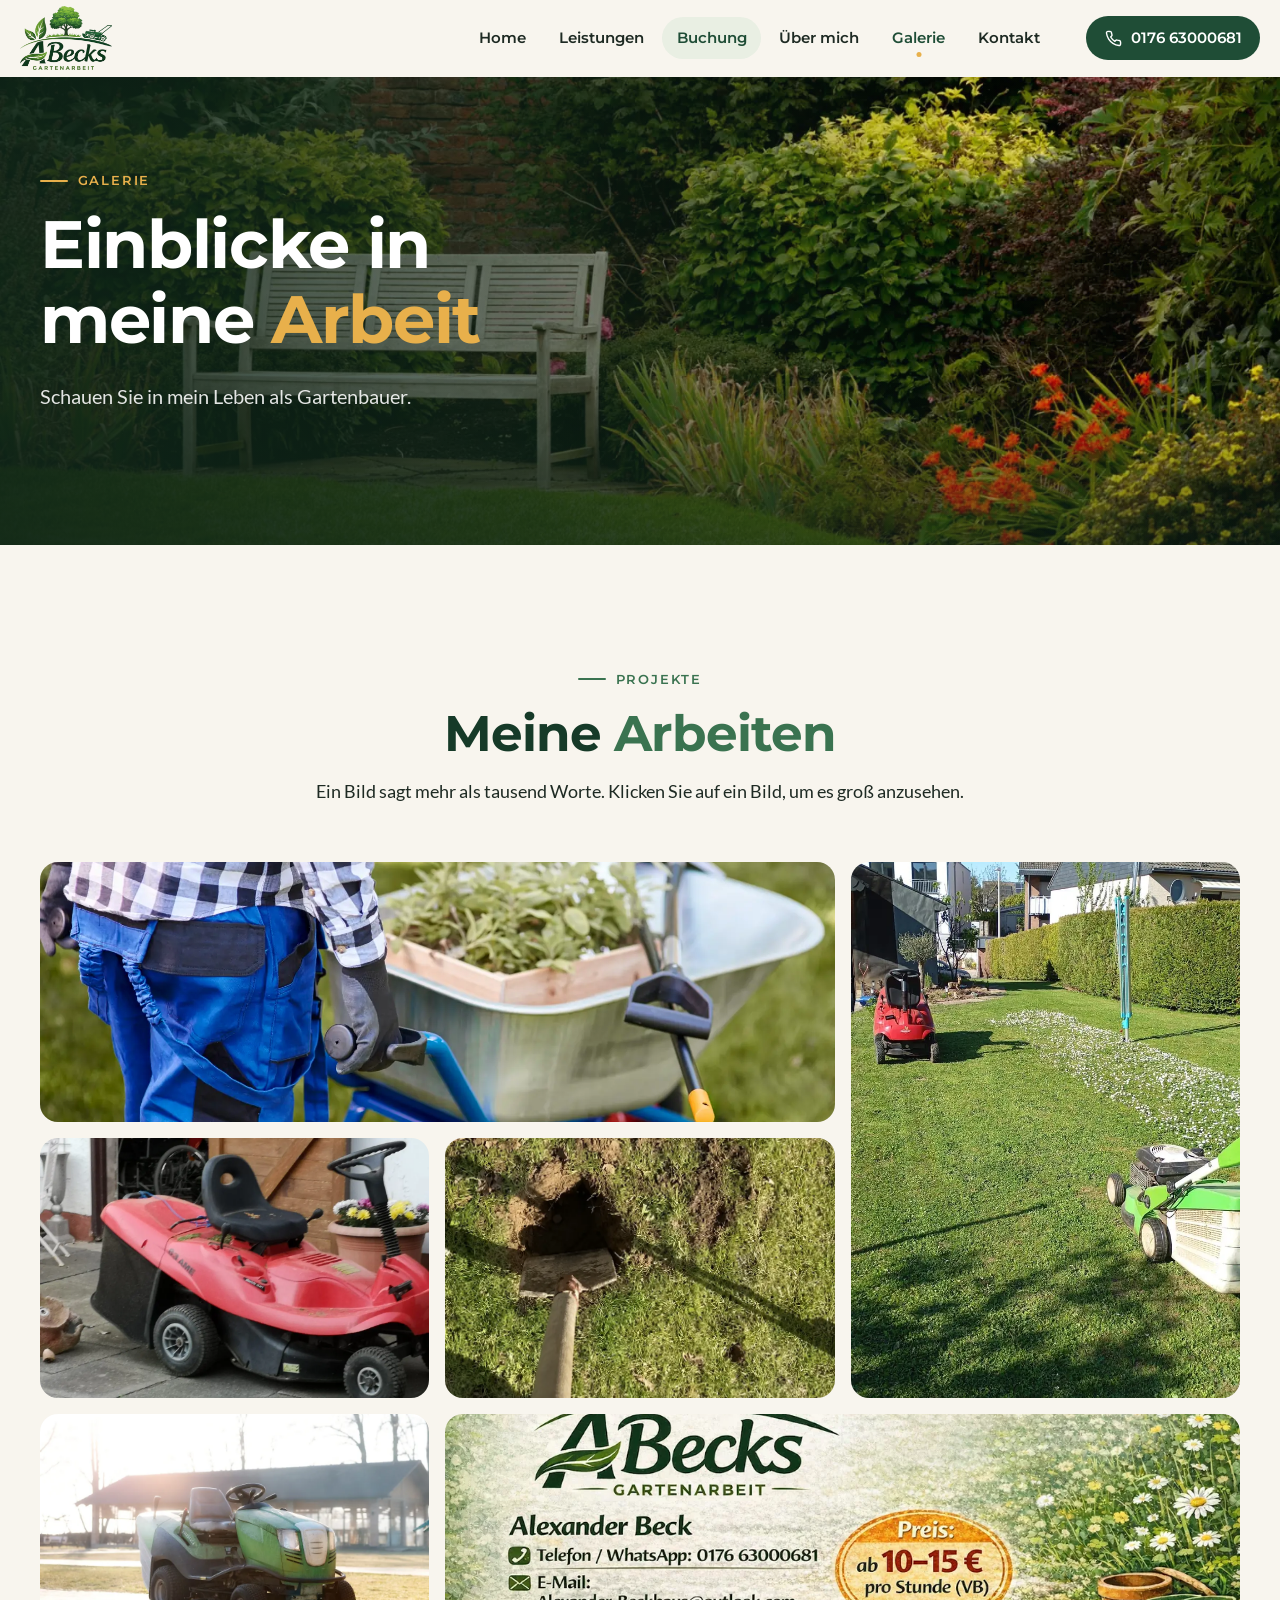
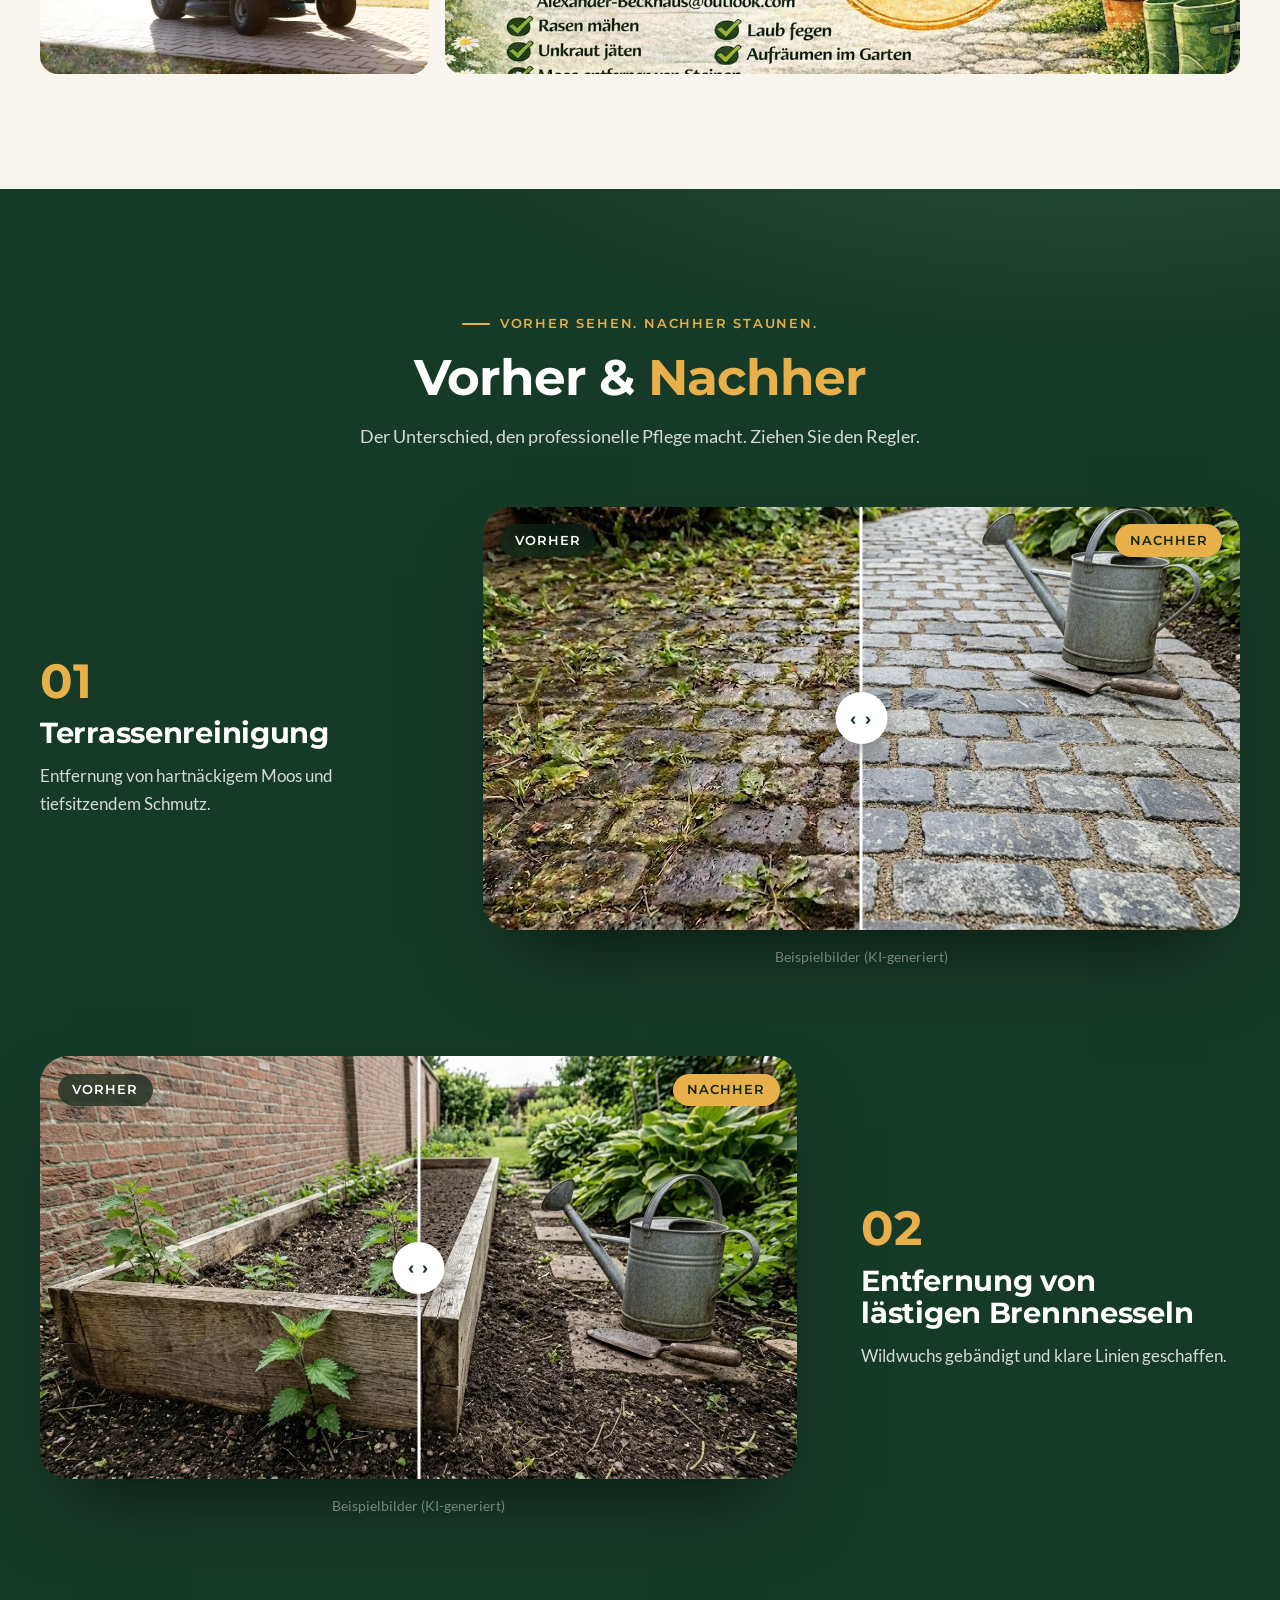
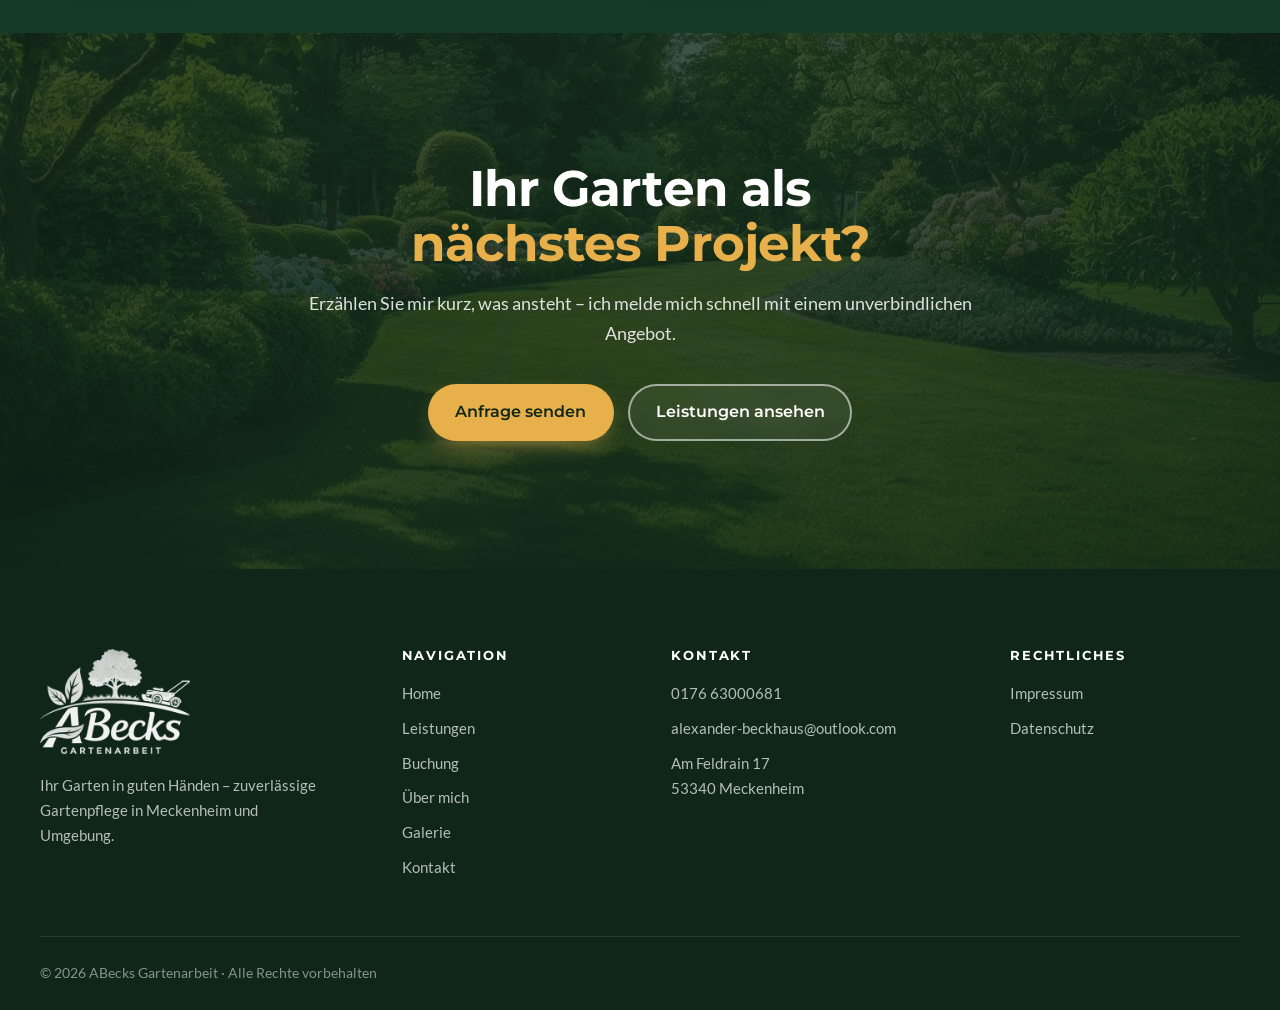
==== commit 469d6873: "Redesign the whole site with a new design system - Replace style.css with styles.css: color tokens, " ====
--- a/galerie.html
+++ b/galerie.html
@@ -6,6 +6,7 @@
     <meta name="description" content="Impressionen & Vorher-Nachher-Bilder unserer Gartenprojekte. Überzeugen Sie sich selbst von der Qualität der Arbeit von ABecks Gartenarbeit.">
     <title>ABecks Gartenarbeit | Galerie</title>
     <link rel="canonical" href="https://abecks-gartenhilfe.netlify.app/galerie.html">
+    <meta name="theme-color" content="#1f4d36">
     <meta property="og:type" content="website">
     <meta property="og:locale" content="de_DE">
     <meta property="og:site_name" content="ABecks Gartenarbeit">
@@ -17,151 +18,203 @@
     <meta name="twitter:title" content="Galerie | Gartenarbeiten in Meckenheim">
     <meta name="twitter:description" content="Impressionen und Vorher-Nachher-Bilder von ABecks Gartenarbeit.">
     <meta name="twitter:image" content="https://abecks-gartenhilfe.netlify.app/Bilder/galerie3.jpeg">
-    <link rel="stylesheet" href="style.css">
+    <link rel="preload" href="fonts/montserrat-v31-latin-700.woff2" as="font" type="font/woff2" crossorigin>
+    <link rel="preload" href="Bilder/web/galerie-hero.webp" as="image">
+    <link rel="stylesheet" href="styles.css">
     <link rel="shortcut icon" href="Bilder/logo.ico" type="image/x-icon">
-
-    
-
 </head>
 <body>
-    <header class="header">
-        <div class="logo">
-            <img src="Bilder/logo.jpeg" alt="Logo">
-           <span class="logo-name">ABecks Gartenarbeit</span>
-        </div>
-
-        <button class="burger-menu" id="burgerBtn" type="button" aria-label="Menü öffnen" aria-controls="main-navigation" aria-expanded="false">
-            <span></span>
-            <span></span>
-            <span></span>
-        </button>
-        <nav id="main-navigation" aria-label="Hauptnavigation">
-            <ul>
-                <li><a href="index.html">Home</a></li>
-                <li><a href="leistungen.html">Leistungen</a></li>
-                <li><a href="uebermich.html">Über mich</a></li>
-                <li><a href="galerie.html" aria-current="page">Galerie</a></li>
-                <li><a href="kontakt.html">Kontakt</a></li>
-            </ul>
-        </nav>
-    </header>
-
-    <main>
-    <section class="uebermich-hero galerie-page-hero">
-        <div class="uebermich-hero-content">
-            <h1>Galerie</h1>
-            <p>Schauen Sie in mein Leben als Gartenbauer</p>
-        </div>
-    </section>
-
-    <!-- Sektion 1: Der 3D Bilder-Slider -->
-    <section class="galerie-hero">
-        <h2>Meine <span>Arbeiten</span></h2>
-        <p class="galerie-intro">Ein Bild sagt mehr als tausend Worte. Wischen oder klicken Sie sich durch meine aktuellen Projekte.</p>
-        
-        <div class="slider-wrapper">
-            <!-- Pfeil Links -->
-            <button type="button" class="slider-btn prev-btn" aria-label="Vorheriges Bild">
-                <svg xmlns="http://www.w3.org/2000/svg" width="32" height="32" viewBox="0 0 24 24" fill="none" stroke="currentColor" stroke-width="2" stroke-linecap="round" stroke-linejoin="round"><path d="m15 18-6-6 6-6"/></svg>
-            </button>
-
-                <!-- Arbeitsbilder der Galerie -->
-            <div class="slider-track" role="region" aria-label="Bildergalerie" aria-live="polite">
-                <!-- WICHTIG: Das erste Bild braucht die Klasse 'active', das davor 'prev', das danach 'next' -->
-                <img src="Bilder/galerie3.jpeg" alt="Gepflegte Gartenfläche nach dem Einsatz" class="slide active" aria-hidden="false">
-                <img src="Bilder/rasentracktorrot.jpeg" alt="Aufsitzmäher bei der Gartenarbeit" class="slide prev" aria-hidden="true">
-                <img src="Bilder/galerie4.jpeg" alt="Gepflegter Gartenbereich" class="slide next" aria-hidden="true">
-                <img src="Bilder/poster.jpg" alt="Gartenprojekt von ABecks Gartenarbeit" class="slide" aria-hidden="true">
-                <img src="Bilder/graben.jpeg" alt="Arbeiten an einer Gartenfläche" class="slide" aria-hidden="true">
-                <img src="Bilder/rasentraktor.jpg" alt="Aufsitzmäher auf einer Rasenfläche" class="slide" aria-hidden="true">
-            </div>
-
-            <!-- Pfeil Rechts -->
-            <button type="button" class="slider-btn next-btn" aria-label="Nächstes Bild">
-                <svg xmlns="http://www.w3.org/2000/svg" width="32" height="32" viewBox="0 0 24 24" fill="none" stroke="currentColor" stroke-width="2" stroke-linecap="round" stroke-linejoin="round"><path d="m9 18 6-6-6-6"/></svg>
+    <a class="skip-link" href="#inhalt">Zum Inhalt springen</a>
+
+    <header class="site-header">
+        <div class="site-header__inner">
+            <a href="index.html" class="brand" aria-label="ABecks Gartenarbeit – Startseite">
+                <img src="Bilder/logo.webp" alt="ABecks Gartenarbeit" width="360" height="250">
+            </a>
+
+            <nav id="main-navigation" class="site-nav" aria-label="Hauptnavigation">
+                <ul>
+                    <li><a href="index.html">Home</a></li>
+                    <li><a href="leistungen.html">Leistungen</a></li>
+                    <li><a href="leistungen.html#paket-buchung" class="site-nav__booking">Buchung</a></li>
+                    <li><a href="uebermich.html">Über mich</a></li>
+                    <li><a href="galerie.html" aria-current="page">Galerie</a></li>
+                    <li><a href="kontakt.html">Kontakt</a></li>
+                    <li class="site-nav__cta"><a href="tel:+4917663000681" class="btn btn--primary btn--sm">0176 63000681</a></li>
+                </ul>
+            </nav>
+
+            <a href="tel:+4917663000681" class="header-phone">
+                <svg aria-hidden="true" viewBox="0 0 24 24"><path d="M22 16.9v3a2 2 0 0 1-2.2 2 19.8 19.8 0 0 1-8.6-3.1 19.5 19.5 0 0 1-6-6A19.8 19.8 0 0 1 2.1 4.2 2 2 0 0 1 4.1 2h3a2 2 0 0 1 2 1.7c.1 1 .4 1.9.7 2.8a2 2 0 0 1-.5 2.1L8 9.9a16 16 0 0 0 6 6l1.3-1.3a2 2 0 0 1 2.1-.4c.9.3 1.8.6 2.8.7a2 2 0 0 1 1.7 2z"/></svg>
+                <span>0176 63000681</span>
+            </a>
+
+            <button class="burger-menu" id="burgerBtn" type="button" aria-label="Menü öffnen" aria-controls="main-navigation" aria-expanded="false">
+                <span></span>
+                <span></span>
+                <span></span>
             </button>
         </div>
-    </section>
-
-    <!-- Sektion 2: Vorher / Nachher Vergleiche -->
-    <section class="vorher-nachher">
-        <h2>Vorher & <span>Nachher</span></h2>
-        <p class="vn-intro">Der Unterschied, den professionelle Pflege macht.</p>
-
-        <!-- Projekt 1 -->
-        <div class="vn-projekt">
-            <div class="vn-text">
-                <h3>Terrassenreinigung</h3>
-                <p>Entfernung von hartnäckigem Moos und tiefsitzendem Schmutz.</p>
-            </div>
-            <div class="vn-bilder">
-                <div class="vn-bild-container">
-                    <img src="Bilder/vorher.jpeg" alt="Terrasse Vorher">
-                    <span class="ai-note">KI-generiert</span>
-                    <span class="badge vorher">Vorher</span>
+    </header>
+
+    <main id="inhalt">
+        <section class="hero hero--page hero--compact">
+            <img class="hero__bg" src="Bilder/web/galerie-hero.webp" alt="" width="1500" height="1000" fetchpriority="high">
+            <div class="container hero__content">
+                <p class="eyebrow eyebrow--light">Galerie</p>
+                <h1>Einblicke in meine <em>Arbeit</em></h1>
+                <p class="hero__lead">Schauen Sie in mein Leben als Gartenbauer.</p>
+            </div>
+        </section>
+
+        <section class="section">
+            <div class="container">
+                <header class="section-head" data-reveal>
+                    <p class="eyebrow">Projekte</p>
+                    <h2>Meine <em>Arbeiten</em></h2>
+                    <p>Ein Bild sagt mehr als tausend Worte. Klicken Sie auf ein Bild, um es groß anzusehen.</p>
+                </header>
+
+                <div class="gallery" data-reveal>
+                    <button type="button" class="gallery__item gallery__item--wide" data-full="Bilder/web/galerie-schubkarre.webp">
+                        <img src="Bilder/web/galerie-schubkarre.webp" alt="Gepflegte Gartenfläche nach dem Einsatz" width="1500" height="1008" loading="lazy">
+                    </button>
+                    <button type="button" class="gallery__item gallery__item--tall" data-full="Bilder/web/galerie-rasen.webp">
+                        <img src="Bilder/web/galerie-rasen.webp" alt="Gepflegter Gartenbereich" width="700" height="1244" loading="lazy">
+                    </button>
+                    <button type="button" class="gallery__item" data-full="Bilder/web/galerie-traktor-rot.webp">
+                        <img src="Bilder/web/galerie-traktor-rot.webp" alt="Aufsitzmäher bei der Gartenarbeit" width="1200" height="900" loading="lazy">
+                    </button>
+                    <button type="button" class="gallery__item" data-full="Bilder/web/galerie-graben.webp">
+                        <img src="Bilder/web/galerie-graben.webp" alt="Arbeiten an einer Gartenfläche" width="800" height="853" loading="lazy">
+                    </button>
+                    <button type="button" class="gallery__item" data-full="Bilder/web/rasentraktor.webp">
+                        <img src="Bilder/web/rasentraktor.webp" alt="Aufsitzmäher auf einer Rasenfläche" width="1000" height="668" loading="lazy">
+                    </button>
+                    <button type="button" class="gallery__item gallery__item--wide" data-full="Bilder/web/galerie-flyer.webp">
+                        <img src="Bilder/web/galerie-flyer.webp" alt="Gartenprojekt von ABecks Gartenarbeit" width="1100" height="760" loading="lazy">
+                    </button>
                 </div>
-                <div class="vn-bild-container">
-                    <img src="Bilder/nachher.jpeg" alt="Terrasse Nachher">
-                    <span class="ai-note">KI-generiert</span>
-                    <span class="badge nachher">Nachher</span>
+            </div>
+        </section>
+
+        <section class="section section--dark">
+            <div class="container">
+                <header class="section-head" data-reveal>
+                    <p class="eyebrow eyebrow--light">Vorher sehen. Nachher staunen.</p>
+                    <h2>Vorher &amp; <em>Nachher</em></h2>
+                    <p>Der Unterschied, den professionelle Pflege macht. Ziehen Sie den Regler.</p>
+                </header>
+
+                <div class="compare-list">
+                    <article class="compare-item" data-reveal>
+                        <div class="compare-item__text">
+                            <span class="compare-item__num">01</span>
+                            <h3>Terrassenreinigung</h3>
+                            <p>Entfernung von hartnäckigem Moos und tiefsitzendem Schmutz.</p>
+                        </div>
+                        <figure class="compare">
+                            <div class="compare__frame" style="--pos: 50%">
+                                <img src="Bilder/web/vorher.webp" alt="Terrasse vorher" width="1375" height="768" loading="lazy">
+                                <img class="compare__after" src="Bilder/web/nachher.webp" alt="Terrasse nachher" width="1376" height="768" loading="lazy">
+                                <span class="compare__label compare__label--before">Vorher</span>
+                                <span class="compare__label compare__label--after">Nachher</span>
+                                <span class="compare__handle" aria-hidden="true"></span>
+                                <input class="compare__range" type="range" min="0" max="100" value="50" aria-label="Vorher-Nachher-Vergleich Terrassenreinigung">
+                            </div>
+                            <figcaption>Beispielbilder (KI-generiert)</figcaption>
+                        </figure>
+                    </article>
+
+                    <article class="compare-item compare-item--reverse" data-reveal>
+                        <div class="compare-item__text">
+                            <span class="compare-item__num">02</span>
+                            <h3>Entfernung von lästigen Brennnesseln</h3>
+                            <p>Wildwuchs gebändigt und klare Linien geschaffen.</p>
+                        </div>
+                        <figure class="compare">
+                            <div class="compare__frame" style="--pos: 50%">
+                                <img src="Bilder/web/brennessel-vorher.webp" alt="Beet vorher mit Brennnesseln" width="1376" height="768" loading="lazy">
+                                <img class="compare__after" src="Bilder/web/brennessel-nachher.webp" alt="Beet nachher, sauber und frei" width="1376" height="768" loading="lazy">
+                                <span class="compare__label compare__label--before">Vorher</span>
+                                <span class="compare__label compare__label--after">Nachher</span>
+                                <span class="compare__handle" aria-hidden="true"></span>
+                                <input class="compare__range" type="range" min="0" max="100" value="50" aria-label="Vorher-Nachher-Vergleich Brennnesseln">
+                            </div>
+                            <figcaption>Beispielbilder (KI-generiert)</figcaption>
+                        </figure>
+                    </article>
                 </div>
             </div>
-        </div> 
-
-        <!-- Projekt 2 -->
-        <div class="vn-projekt">
-            <div class="vn-text">
-                <h3>Entfernung von lästigen Brennnesseln</h3>
-                <p>Wildwuchs gebändigt und klare Linien geschaffen.</p>
-            </div>
-            <div class="vn-bilder">
-                <div class="vn-bild-container">
-                    <img src="Bilder/brennesselnvorher.png" alt="Beet Vorher">
-                    <span class="ai-note">KI-generiert</span>
-                    <span class="badge vorher">Vorher</span>
+        </section>
+
+        <section class="cta">
+            <img class="cta__bg" src="Bilder/web/cta.webp" alt="" width="1500" height="655" loading="lazy">
+            <div class="container cta__content" data-reveal>
+                <h2>Ihr Garten als <em>nächstes Projekt?</em></h2>
+                <p>Erzählen Sie mir kurz, was ansteht – ich melde mich schnell mit einem unverbindlichen Angebot.</p>
+                <div class="btn-group">
+                    <a href="kontakt.html" class="btn btn--primary">Anfrage senden</a>
+                    <a href="leistungen.html" class="btn btn--ghost">Leistungen ansehen</a>
                 </div>
-                <div class="vn-bild-container">
-                    <img src="Bilder/brennesselnachher.png" alt="Beet Nachher">
-                    <span class="ai-note">KI-generiert</span>
-                    <span class="badge nachher">Nachher</span>
-                </div>
+            </div>
+        </section>
+    </main>
+
+    <dialog class="lightbox" aria-label="Bildansicht">
+        <img src="" alt="">
+        <button type="button" class="lightbox__btn lightbox__close" aria-label="Schließen">✕</button>
+        <button type="button" class="lightbox__btn lightbox__prev" aria-label="Vorheriges Bild">‹</button>
+        <button type="button" class="lightbox__btn lightbox__next" aria-label="Nächstes Bild">›</button>
+    </dialog>
+
+    <footer class="site-footer">
+        <div class="container site-footer__grid">
+            <div class="site-footer__brand">
+                <img src="Bilder/logo-hell.webp" alt="ABecks Gartenarbeit" width="360" height="250" loading="lazy">
+                <p>Ihr Garten in guten Händen – zuverlässige Gartenpflege in Meckenheim und Umgebung.</p>
+            </div>
+
+            <div>
+                <h3>Navigation</h3>
+                <ul>
+                    <li><a href="index.html">Home</a></li>
+                    <li><a href="leistungen.html">Leistungen</a></li>
+                    <li><a href="leistungen.html#paket-buchung">Buchung</a></li>
+                    <li><a href="uebermich.html">Über mich</a></li>
+                    <li><a href="galerie.html">Galerie</a></li>
+                    <li><a href="kontakt.html">Kontakt</a></li>
+                </ul>
+            </div>
+
+            <div>
+                <h3>Kontakt</h3>
+                <ul>
+                    <li><a href="tel:+4917663000681">0176 63000681</a></li>
+                    <li><a href="mailto:alexander-beckhaus@outlook.com">alexander-beckhaus@outlook.com</a></li>
+                    <li>Am Feldrain 17<br>53340 Meckenheim</li>
+                </ul>
+            </div>
+
+            <div>
+                <h3>Rechtliches</h3>
+                <ul>
+                    <li><a href="rechtliches.html#impressum">Impressum</a></li>
+                    <li><a href="rechtliches.html#datenschutz">Datenschutz</a></li>
+                </ul>
             </div>
         </div>
-    </section>
-
-    </main>
-
-    <footer class="main-footer">
-            <div class="footer-container">
-                <div class="footer-column">
-                    <h3 class="footer-logo">ABecks Gartenarbeit</h3>
-                    <p>Ihr Garten in guten Händen</p>
-                </div>
-
-                <div class="footer-column">
-                    <h4>Quick Links</h4>
-                    <ul>
-                        <li><a href="index.html">Home</a></li>
-                        <li><a href="uebermich.html">Über mich</a></li>
-                        <li><a href="leistungen.html">Leistungen</a></li>
-                        <li><a href="kontakt.html">Kontakt</a></li>
-                    </ul>
-                </div>
-
-                <div class="footer-column">
-                    <h4>Rechtliches</h4>
-                    <ul>
-                        <li><a href="rechtliches.html#impressum">Impressum</a></li>
-                        <li><a href="rechtliches.html#datenschutz">Datenschutz</a></li>
-                    </ul>
-                </div>
-            </div>
-            
-            <div class="footer-bottom">
-                <p>© 2026 ABecks | Alle Rechte vorbehalten</p>
-            </div>
-        </footer>
+
+        <div class="container site-footer__bottom">
+            <p>© 2026 ABecks Gartenarbeit · Alle Rechte vorbehalten</p>
+        </div>
+    </footer>
+
+    <a href="tel:+4917663000681" class="call-fab" aria-label="Jetzt anrufen: 0176 63000681">
+        <svg aria-hidden="true" viewBox="0 0 24 24"><path d="M22 16.9v3a2 2 0 0 1-2.2 2 19.8 19.8 0 0 1-8.6-3.1 19.5 19.5 0 0 1-6-6A19.8 19.8 0 0 1 2.1 4.2 2 2 0 0 1 4.1 2h3a2 2 0 0 1 2 1.7c.1 1 .4 1.9.7 2.8a2 2 0 0 1-.5 2.1L8 9.9a16 16 0 0 0 6 6l1.3-1.3a2 2 0 0 1 2.1-.4c.9.3 1.8.6 2.8.7a2 2 0 0 1 1.7 2z"/></svg>
+        <span>Anrufen</span>
+    </a>
 
     <script src="script.js"></script>
 </body>
-</html>+</html>
--- a/styles.css
+++ b/styles.css
@@ -0,0 +1,2308 @@
+/* ==========================================
+   ABecks Gartenarbeit – Design-System
+   Lokale Schriften (DSGVO-konform)
+   ========================================== */
+
+@font-face {
+    font-display: swap;
+    font-family: 'Montserrat';
+    font-style: normal;
+    font-weight: 600;
+    src: url('fonts/montserrat-v31-latin-600.woff2') format('woff2');
+}
+@font-face {
+    font-display: swap;
+    font-family: 'Montserrat';
+    font-style: normal;
+    font-weight: 700;
+    src: url('fonts/montserrat-v31-latin-700.woff2') format('woff2');
+}
+@font-face {
+    font-display: swap;
+    font-family: 'Lato';
+    font-style: normal;
+    font-weight: 400;
+    src: url('fonts/lato-v25-latin-regular.woff2') format('woff2');
+}
+@font-face {
+    font-display: swap;
+    font-family: 'Lato';
+    font-style: italic;
+    font-weight: 400;
+    src: url('fonts/lato-v25-latin-italic.woff2') format('woff2');
+}
+@font-face {
+    font-display: swap;
+    font-family: 'Lato';
+    font-style: normal;
+    font-weight: 700;
+    src: url('fonts/lato-v25-latin-700.woff2') format('woff2');
+}
+
+/* ==========================================
+   Tokens
+   ========================================== */
+
+:root {
+    --green-950: #0f2619;
+    --green-900: #163a28;
+    --green-800: #1f4d36;
+    --green-600: #3a7350;
+    --green-400: #7fae7a;
+    --sage-100: #e9efe3;
+    --cream: #f8f5ee;
+    --sand: #efe8d8;
+    --white: #ffffff;
+    --accent: #e8b04b;
+    --accent-hover: #f0c063;
+
+    --text: #1e2a23;
+    --muted: #5a675f;
+    --line: rgba(31, 77, 54, 0.12);
+
+    --font-head: 'Montserrat', system-ui, sans-serif;
+    --font-body: 'Lato', system-ui, sans-serif;
+
+    --radius-sm: 10px;
+    --radius: 18px;
+    --radius-lg: 28px;
+
+    --shadow-sm: 0 1px 2px rgba(15, 38, 25, 0.06), 0 4px 12px rgba(15, 38, 25, 0.06);
+    --shadow: 0 2px 6px rgba(15, 38, 25, 0.06), 0 18px 40px -12px rgba(15, 38, 25, 0.18);
+    --shadow-lg: 0 30px 60px -20px rgba(15, 38, 25, 0.35);
+
+    --section: clamp(4.5rem, 9vw, 8rem);
+    --header-h: 76px;
+    --ease: cubic-bezier(.2, .7, .2, 1);
+}
+
+/* ==========================================
+   Basis
+   ========================================== */
+
+*, *::before, *::after { box-sizing: border-box; }
+
+html {
+    scroll-behavior: smooth;
+    scroll-padding-top: calc(var(--header-h) + 16px);
+    -webkit-text-size-adjust: 100%;
+}
+
+body {
+    margin: 0;
+    min-height: 100vh;
+    display: flex;
+    flex-direction: column;
+    background: var(--cream);
+    color: var(--text);
+    font-family: var(--font-body);
+    font-size: 1.0625rem;
+    line-height: 1.65;
+    -webkit-font-smoothing: antialiased;
+}
+
+main { flex: 1; }
+
+img { display: block; max-width: 100%; height: auto; }
+
+a { color: inherit; }
+
+h1, h2, h3 {
+    margin: 0;
+    font-family: var(--font-head);
+    font-weight: 700;
+    line-height: 1.12;
+    letter-spacing: -0.02em;
+    color: var(--green-900);
+    text-wrap: balance;
+}
+
+h1 { font-size: clamp(2.6rem, 6.4vw, 5rem); }
+h2 { font-size: clamp(2rem, 4.2vw, 3.1rem); }
+h3 { font-size: 1.25rem; letter-spacing: -0.01em; }
+
+h1 em, h2 em {
+    font-style: normal;
+    color: var(--green-600);
+}
+
+p { margin: 0; }
+
+:focus-visible {
+    outline: 3px solid var(--accent);
+    outline-offset: 3px;
+    border-radius: 4px;
+}
+
+.container {
+    width: min(100% - 2.5rem, 1200px);
+    margin-inline: auto;
+}
+
+.skip-link {
+    position: absolute;
+    left: 1rem;
+    top: -100px;
+    z-index: 2000;
+    padding: .75rem 1rem;
+    background: var(--green-900);
+    color: var(--white);
+    border-radius: var(--radius-sm);
+    text-decoration: none;
+}
+.skip-link:focus { top: 1rem; }
+
+.eyebrow {
+    display: inline-flex;
+    align-items: center;
+    gap: .6rem;
+    margin-bottom: 1rem;
+    font-family: var(--font-head);
+    font-size: .8rem;
+    font-weight: 600;
+    letter-spacing: .14em;
+    text-transform: uppercase;
+    color: var(--green-600);
+}
+.eyebrow::before {
+    content: "";
+    width: 28px;
+    height: 2px;
+    background: currentColor;
+    border-radius: 2px;
+}
+.eyebrow--light { color: var(--accent); }
+
+.lead {
+    font-size: 1.15rem;
+    color: var(--muted);
+}
+
+/* ==========================================
+   Buttons & Links
+   ========================================== */
+
+.btn-group {
+    display: flex;
+    flex-wrap: wrap;
+    gap: .9rem;
+}
+
+.btn {
+    display: inline-flex;
+    align-items: center;
+    justify-content: center;
+    gap: .5rem;
+    min-height: 52px;
+    padding: .85rem 1.6rem;
+    border: 2px solid transparent;
+    border-radius: 999px;
+    font-family: var(--font-head);
+    font-size: 1rem;
+    font-weight: 600;
+    text-decoration: none;
+    white-space: nowrap;
+    cursor: pointer;
+    transition: background-color .25s var(--ease), color .25s var(--ease), border-color .25s var(--ease), transform .25s var(--ease), box-shadow .25s var(--ease);
+}
+.btn:hover { transform: translateY(-2px); }
+
+.btn--primary {
+    background: var(--accent);
+    color: var(--green-950);
+    box-shadow: 0 10px 24px -10px rgba(232, 176, 75, .7);
+}
+.btn--primary:hover { background: var(--accent-hover); }
+
+.btn--dark {
+    background: var(--green-800);
+    color: var(--white);
+    box-shadow: 0 10px 24px -12px rgba(31, 77, 54, .8);
+}
+.btn--dark:hover { background: var(--green-900); }
+
+.btn--ghost {
+    border-color: rgba(255, 255, 255, .55);
+    color: var(--white);
+    backdrop-filter: blur(6px);
+    background: rgba(255, 255, 255, .06);
+}
+.btn--ghost:hover {
+    background: var(--white);
+    border-color: var(--white);
+    color: var(--green-900);
+}
+
+.btn--sm {
+    min-height: 42px;
+    padding: .5rem 1.15rem;
+    font-size: .92rem;
+}
+
+.link-arrow {
+    display: inline-flex;
+    align-items: center;
+    gap: .5rem;
+    font-family: var(--font-head);
+    font-weight: 600;
+    color: var(--green-800);
+    text-decoration: none;
+    border-bottom: 2px solid var(--green-400);
+    padding-bottom: 2px;
+    transition: border-color .25s var(--ease);
+}
+.link-arrow::after {
+    content: "→";
+    transition: transform .25s var(--ease);
+}
+.link-arrow:hover { border-color: var(--green-800); }
+.link-arrow:hover::after { transform: translateX(4px); }
+
+/* ==========================================
+   Header
+   ========================================== */
+
+.site-header {
+    position: sticky;
+    top: 0;
+    z-index: 1000;
+    background: rgba(248, 245, 238, .88);
+    backdrop-filter: saturate(160%) blur(14px);
+    -webkit-backdrop-filter: saturate(160%) blur(14px);
+    border-bottom: 1px solid transparent;
+    transition: border-color .3s, box-shadow .3s;
+}
+.site-header.is-scrolled {
+    border-color: var(--line);
+    box-shadow: 0 8px 30px -18px rgba(15, 38, 25, .35);
+}
+
+.site-header__inner {
+    width: min(100% - 2.5rem, 1280px);
+    margin-inline: auto;
+    height: var(--header-h);
+    display: flex;
+    align-items: center;
+    gap: 2rem;
+}
+
+.brand img {
+    height: 64px;
+    width: auto;
+}
+
+.site-nav { margin-left: auto; }
+
+.site-nav ul {
+    display: flex;
+    align-items: center;
+    gap: .25rem;
+    margin: 0;
+    padding: 0;
+    list-style: none;
+}
+
+.site-nav a:not(.btn) {
+    position: relative;
+    display: block;
+    padding: .55rem .9rem;
+    font-family: var(--font-head);
+    font-size: .95rem;
+    font-weight: 600;
+    color: var(--text);
+    text-decoration: none;
+    border-radius: 999px;
+    transition: color .2s, background-color .2s;
+}
+.site-nav a:not(.btn):hover { color: var(--green-800); background: var(--sage-100); }
+.site-nav a[aria-current="page"] { color: var(--green-800); }
+.site-nav a.site-nav__booking {
+    background: var(--sage-100);
+    color: var(--green-800);
+}
+.site-nav a.site-nav__booking:hover {
+    background: var(--green-800);
+    color: var(--white);
+}
+.site-nav a[aria-current="page"]::after {
+    content: "";
+    position: absolute;
+    left: 50%;
+    bottom: 2px;
+    width: 5px;
+    height: 5px;
+    border-radius: 50%;
+    background: var(--accent);
+    transform: translateX(-50%);
+}
+
+.site-nav__cta { display: none; }
+
+.header-phone {
+    display: inline-flex;
+    align-items: center;
+    gap: .55rem;
+    padding: .6rem 1.15rem;
+    border-radius: 999px;
+    background: var(--green-800);
+    color: var(--white);
+    font-family: var(--font-head);
+    font-weight: 600;
+    font-size: .92rem;
+    text-decoration: none;
+    transition: background-color .2s;
+}
+.header-phone:hover { background: var(--green-900); }
+.header-phone svg,
+.call-fab svg {
+    width: 17px;
+    height: 17px;
+    fill: none;
+    stroke: currentColor;
+    stroke-width: 2;
+    stroke-linecap: round;
+    stroke-linejoin: round;
+}
+
+.burger-menu {
+    display: none;
+    position: relative;
+    width: 46px;
+    height: 46px;
+    margin-left: auto;
+    padding: 0;
+    border: 0;
+    border-radius: 50%;
+    background: var(--sage-100);
+    cursor: pointer;
+}
+.burger-menu span {
+    position: absolute;
+    left: 13px;
+    width: 20px;
+    height: 2px;
+    border-radius: 2px;
+    background: var(--green-900);
+    transition: transform .3s var(--ease), opacity .2s;
+}
+.burger-menu span:nth-child(1) { top: 16px; }
+.burger-menu span:nth-child(2) { top: 22px; }
+.burger-menu span:nth-child(3) { top: 28px; }
+.burger-menu.open span:nth-child(1) { transform: translateY(6px) rotate(45deg); }
+.burger-menu.open span:nth-child(2) { opacity: 0; }
+.burger-menu.open span:nth-child(3) { transform: translateY(-6px) rotate(-45deg); }
+
+/* Auswahl-Leiste (Merkliste) – schwebt unten mittig */
+.has-selection body { padding-bottom: 6.5rem; }
+
+.selection-bar {
+    position: fixed;
+    left: 50%;
+    bottom: 1.5rem;
+    z-index: 950;
+    width: max-content;
+    max-width: min(760px, calc(100vw - 2rem));
+    padding: .5rem .5rem .5rem .6rem;
+    border: 1px solid rgba(255, 255, 255, .1);
+    border-radius: 999px;
+    background: rgba(15, 38, 25, .94);
+    backdrop-filter: blur(12px);
+    -webkit-backdrop-filter: blur(12px);
+    color: var(--white);
+    box-shadow: 0 20px 50px -12px rgba(15, 38, 25, .6), 0 0 0 6px rgba(232, 176, 75, .18);
+    transform: translateX(-50%);
+}
+.selection-bar:not([hidden]) { animation: bar-in .45s var(--ease) both; }
+.selection-bar.is-bumped .selection-bar__icon { animation: bump .45s var(--ease); }
+
+.selection-bar__inner {
+    display: flex;
+    align-items: center;
+    gap: .9rem;
+}
+.selection-bar__icon {
+    flex: none;
+    display: grid;
+    place-items: center;
+    width: 40px;
+    height: 40px;
+    border-radius: 50%;
+    background: var(--accent);
+}
+.selection-bar__icon svg {
+    width: 18px;
+    height: 18px;
+    fill: none;
+    stroke: var(--green-950);
+    stroke-width: 3.5;
+    stroke-linecap: round;
+    stroke-linejoin: round;
+}
+.selection-bar__text {
+    display: grid;
+    flex: 1;
+    min-width: 0;
+    margin: 0;
+    line-height: 1.25;
+}
+.selection-bar__text strong {
+    font-family: var(--font-head);
+    font-size: .95rem;
+}
+.selection-bar__text span {
+    overflow: hidden;
+    max-width: 340px;
+    font-size: .82rem;
+    color: rgba(255, 255, 255, .7);
+    white-space: nowrap;
+    text-overflow: ellipsis;
+}
+.selection-bar__clear {
+    flex: none;
+    padding: .4rem .5rem;
+    border: 0;
+    background: transparent;
+    color: rgba(255, 255, 255, .7);
+    font: inherit;
+    font-size: .85rem;
+    text-decoration: underline;
+    text-underline-offset: 3px;
+    cursor: pointer;
+}
+.selection-bar__clear:hover { color: var(--white); }
+.selection-bar__cta { flex: none; min-height: 46px; }
+
+@keyframes bar-in {
+    from { opacity: 0; transform: translate(-50%, 24px); }
+    to { opacity: 1; transform: translateX(-50%); }
+}
+@keyframes bump {
+    40% { transform: scale(1.25); }
+}
+
+/* Auswahl-Schalter auf der Leistungsseite */
+.btn.is-selected {
+    border-color: var(--green-800);
+    background: var(--green-800);
+    color: var(--white);
+    box-shadow: none;
+}
+.btn.is-selected:hover { background: var(--green-900); }
+.btn.is-included,
+.link-arrow.is-included {
+    border-style: dashed;
+    border-color: rgba(31, 77, 54, .35);
+    background: transparent;
+    color: var(--muted);
+    box-shadow: none;
+    cursor: not-allowed;
+    transform: none;
+}
+.link-arrow.is-selected::after,
+.link-arrow.is-included::after { content: none; }
+.link-arrow.is-selected { border-color: var(--green-800); }
+
+.book-card.is-selected,
+.package.is-selected {
+    border-color: var(--green-800);
+    box-shadow: 0 0 0 2px var(--green-800), var(--shadow);
+}
+.book-card.is-included .book-card__media img {
+    filter: grayscale(.7);
+    opacity: .55;
+}
+.book-card.is-included h4,
+.book-card.is-included .mini-checks { opacity: .55; }
+.book-card.is-included:hover { transform: none; box-shadow: none; }
+.book-card.is-included:hover .book-card__media img { transform: none; }
+
+/* ==========================================
+   Hero
+   ========================================== */
+
+.hero {
+    position: relative;
+    isolation: isolate;
+    display: flex;
+    align-items: center;
+    min-height: min(88vh, 820px);
+    padding: 6rem 0 9rem;
+    overflow: hidden;
+    color: var(--white);
+}
+
+.hero__bg {
+    position: absolute;
+    inset: 0;
+    z-index: -2;
+    width: 100%;
+    height: 100%;
+    object-fit: cover;
+    object-position: 60% center;
+}
+
+.hero::before {
+    content: "";
+    position: absolute;
+    inset: 0;
+    z-index: -1;
+    background:
+        linear-gradient(90deg, rgba(15, 38, 25, .88) 0%, rgba(15, 38, 25, .62) 42%, rgba(15, 38, 25, .1) 75%),
+        linear-gradient(0deg, rgba(15, 38, 25, .55) 0%, transparent 40%);
+}
+
+.hero__content { max-width: 1200px; }
+
+.hero h1 {
+    max-width: 12ch;
+    margin-bottom: 1.4rem;
+    color: var(--white);
+}
+.hero h1 em { color: var(--accent); }
+
+.hero__lead {
+    max-width: 34rem;
+    margin-bottom: 2.4rem;
+    font-size: clamp(1.1rem, 1.6vw, 1.3rem);
+    color: rgba(255, 255, 255, .88);
+}
+
+.hero__content > * { animation: rise .9s var(--ease) both; }
+.hero__content > :nth-child(2) { animation-delay: .1s; }
+.hero__content > :nth-child(3) { animation-delay: .2s; }
+.hero__content > :nth-child(4) { animation-delay: .3s; }
+
+@keyframes rise {
+    from { opacity: 0; transform: translateY(24px); }
+    to { opacity: 1; transform: none; }
+}
+
+/* Vertrauensleiste */
+.trust-bar {
+    position: relative;
+    z-index: 2;
+    display: grid;
+    grid-template-columns: repeat(3, 1fr);
+    margin: -4.5rem 0 0;
+    padding: 0;
+    list-style: none;
+    background: var(--white);
+    border-radius: var(--radius-lg);
+    box-shadow: var(--shadow);
+}
+.trust-bar li {
+    display: flex;
+    align-items: center;
+    gap: 1rem;
+    padding: 1.75rem 2rem;
+}
+.trust-bar li + li { border-left: 1px solid var(--line); }
+.trust-bar svg {
+    flex: none;
+    width: 48px;
+    height: 48px;
+    padding: 12px;
+    border-radius: 14px;
+    background: var(--sage-100);
+    fill: none;
+    stroke: var(--green-800);
+    stroke-width: 2;
+    stroke-linecap: round;
+    stroke-linejoin: round;
+}
+.trust-bar strong {
+    display: block;
+    font-family: var(--font-head);
+    font-size: 1rem;
+    color: var(--green-900);
+}
+.trust-bar span {
+    font-size: .92rem;
+    color: var(--muted);
+}
+
+/* ==========================================
+   Abschnitte
+   ========================================== */
+
+.section { padding: var(--section) 0; }
+
+.section--tint { background: var(--sage-100); }
+
+.section--dark {
+    background:
+        radial-gradient(1200px 500px at 85% -10%, rgba(127, 174, 122, .18), transparent 60%),
+        var(--green-900);
+    color: rgba(255, 255, 255, .82);
+}
+.section--dark h2 { color: var(--white); }
+.section--dark h2 em { color: var(--accent); }
+
+.section-head {
+    max-width: 720px;
+    margin: 0 auto 3.5rem;
+    text-align: center;
+}
+.section-head .eyebrow { justify-content: center; }
+.section-head p:not(.eyebrow) {
+    margin-top: 1rem;
+    font-size: 1.1rem;
+}
+
+.section-foot {
+    margin-top: 3.5rem;
+    text-align: center;
+}
+
+/* Intro */
+.intro__grid {
+    display: grid;
+    grid-template-columns: 1.1fr 1fr;
+    gap: clamp(2rem, 6vw, 6rem);
+    align-items: end;
+}
+.intro__text p {
+    margin-bottom: 1.6rem;
+    font-size: 1.15rem;
+    color: var(--muted);
+}
+
+/* Leistungen */
+.card-grid {
+    display: grid;
+    grid-template-columns: repeat(4, 1fr);
+    gap: 1.5rem;
+}
+
+.service-card {
+    display: flex;
+    flex-direction: column;
+    overflow: hidden;
+    background: var(--white);
+    border-radius: var(--radius);
+    box-shadow: var(--shadow-sm);
+    transition: transform .35s var(--ease), box-shadow .35s var(--ease);
+}
+.service-card:hover {
+    transform: translateY(-6px);
+    box-shadow: var(--shadow);
+}
+
+.service-card__media {
+    aspect-ratio: 4 / 3;
+    overflow: hidden;
+}
+.service-card__media img {
+    width: 100%;
+    height: 100%;
+    object-fit: cover;
+    transition: transform .6s var(--ease);
+}
+.service-card:hover .service-card__media img { transform: scale(1.06); }
+
+.service-card__body {
+    position: relative;
+    padding: 2.4rem 1.6rem 1.8rem;
+}
+
+.service-card__icon {
+    position: absolute;
+    top: -26px;
+    left: 1.6rem;
+    display: grid;
+    place-items: center;
+    width: 52px;
+    height: 52px;
+    border-radius: 16px;
+    background: var(--green-800);
+    box-shadow: 0 10px 20px -8px rgba(31, 77, 54, .6);
+}
+.service-card__icon svg {
+    width: 24px;
+    height: 24px;
+    fill: none;
+    stroke: var(--white);
+    stroke-width: 2;
+    stroke-linecap: round;
+    stroke-linejoin: round;
+}
+
+.service-card h3 { margin-bottom: .6rem; }
+.service-card p {
+    font-size: .98rem;
+    color: var(--muted);
+}
+
+/* Warum ABecks */
+.why__grid {
+    display: grid;
+    grid-template-columns: 1fr 1fr;
+    gap: clamp(2.5rem, 7vw, 6.5rem);
+    align-items: center;
+}
+
+.why__media { position: relative; }
+.why__media img {
+    width: 100%;
+    aspect-ratio: 4 / 5;
+    object-fit: cover;
+    border-radius: var(--radius-lg);
+    box-shadow: var(--shadow-lg);
+}
+.why__media::before {
+    content: "";
+    position: absolute;
+    inset: 2rem -1.5rem -1.5rem 2rem;
+    z-index: -1;
+    border-radius: var(--radius-lg);
+    background: var(--sand);
+}
+
+.why__badge {
+    position: absolute;
+    right: -1.5rem;
+    bottom: 2.5rem;
+    max-width: 240px;
+    padding: 1.2rem 1.4rem;
+    border-radius: var(--radius);
+    background: var(--white);
+    box-shadow: var(--shadow);
+}
+.why__badge strong {
+    display: block;
+    font-family: var(--font-head);
+    color: var(--green-900);
+}
+.why__badge span {
+    font-size: .92rem;
+    color: var(--muted);
+}
+
+.why__text h2 { margin-bottom: 1.2rem; }
+
+.check-list {
+    display: grid;
+    grid-template-columns: 1fr 1fr;
+    gap: .9rem 1.5rem;
+    margin: 2rem 0 2.5rem;
+    padding: 0;
+    list-style: none;
+}
+.check-list li {
+    display: flex;
+    align-items: center;
+    gap: .75rem;
+    font-weight: 700;
+    color: var(--green-900);
+}
+.check-list li::before {
+    content: "";
+    flex: none;
+    width: 26px;
+    height: 26px;
+    border-radius: 50%;
+    background: var(--green-800) url("data:image/svg+xml,%3Csvg xmlns='http://www.w3.org/2000/svg' viewBox='0 0 24 24' fill='none' stroke='white' stroke-width='3' stroke-linecap='round' stroke-linejoin='round'%3E%3Cpath d='M20 6 9 17l-5-5'/%3E%3C/svg%3E") center / 14px no-repeat;
+}
+
+/* Vorher / Nachher */
+.compare {
+    max-width: 1000px;
+    margin: 0 auto;
+}
+.compare__frame {
+    position: relative;
+    overflow: hidden;
+    aspect-ratio: 1375 / 768;
+    border-radius: var(--radius-lg);
+    box-shadow: 0 40px 80px -30px rgba(0, 0, 0, .6);
+    user-select: none;
+}
+.compare__frame img {
+    position: absolute;
+    inset: 0;
+    width: 100%;
+    height: 100%;
+    object-fit: cover;
+}
+.compare__after { clip-path: inset(0 0 0 var(--pos)); }
+
+.compare__handle {
+    position: absolute;
+    top: 0;
+    bottom: 0;
+    left: var(--pos);
+    width: 3px;
+    background: var(--white);
+    transform: translateX(-50%);
+    pointer-events: none;
+}
+.compare__handle::after {
+    content: "‹ ›";
+    position: absolute;
+    top: 50%;
+    left: 50%;
+    display: grid;
+    place-items: center;
+    width: 52px;
+    height: 52px;
+    border-radius: 50%;
+    background: var(--white);
+    color: var(--green-900);
+    font-family: var(--font-head);
+    font-weight: 700;
+    font-size: 1.1rem;
+    letter-spacing: .1em;
+    box-shadow: 0 6px 20px rgba(0, 0, 0, .3);
+    transform: translate(-50%, -50%);
+}
+
+.compare__range {
+    position: absolute;
+    inset: 0;
+    width: 100%;
+    height: 100%;
+    margin: 0;
+    opacity: 0;
+    cursor: ew-resize;
+}
+.compare__frame:has(.compare__range:focus-visible) .compare__handle::after {
+    outline: 3px solid var(--accent);
+    outline-offset: 3px;
+}
+
+.compare__label {
+    position: absolute;
+    top: 1.1rem;
+    padding: .35rem .9rem;
+    border-radius: 999px;
+    background: rgba(15, 38, 25, .7);
+    backdrop-filter: blur(6px);
+    color: var(--white);
+    font-family: var(--font-head);
+    font-size: .8rem;
+    font-weight: 600;
+    letter-spacing: .08em;
+    text-transform: uppercase;
+    pointer-events: none;
+}
+.compare__label--before { left: 1.1rem; }
+.compare__label--after { right: 1.1rem; background: var(--accent); color: var(--green-950); }
+
+.compare figcaption {
+    margin-top: 1rem;
+    text-align: center;
+    font-size: .85rem;
+    color: rgba(255, 255, 255, .55);
+}
+
+/* Winterdienst */
+.winter + .why { padding-top: 0; }
+
+.winter__card {
+    display: grid;
+    grid-template-columns: 1.2fr 1fr;
+    overflow: hidden;
+    border-radius: var(--radius-lg);
+    background: linear-gradient(135deg, #eef3f6 0%, #ffffff 60%);
+    box-shadow: var(--shadow);
+}
+.winter__text { padding: clamp(2rem, 5vw, 4rem); }
+.winter__text .eyebrow { color: #3c6e8f; }
+.winter__text h2 {
+    margin-bottom: 1.2rem;
+    font-size: clamp(1.7rem, 3vw, 2.4rem);
+}
+.winter__text p:not(.eyebrow) {
+    margin-bottom: 1.8rem;
+    color: var(--muted);
+}
+.winter__media img {
+    width: 100%;
+    height: 100%;
+    min-height: 280px;
+    object-fit: cover;
+}
+
+/* Call to Action */
+.cta {
+    position: relative;
+    isolation: isolate;
+    overflow: hidden;
+    padding: clamp(5rem, 10vw, 8rem) 0;
+    text-align: center;
+    color: var(--white);
+}
+.cta__bg {
+    position: absolute;
+    inset: 0;
+    z-index: -2;
+    width: 100%;
+    height: 100%;
+    object-fit: cover;
+}
+.cta::before {
+    content: "";
+    position: absolute;
+    inset: 0;
+    z-index: -1;
+    background: linear-gradient(180deg, rgba(15, 38, 25, .78), rgba(15, 38, 25, .86));
+}
+.cta__content { max-width: 720px; }
+.cta h2 { color: var(--white); margin-bottom: 1rem; }
+.cta h2 em { color: var(--accent); }
+.cta p {
+    margin-bottom: 2.2rem;
+    font-size: 1.15rem;
+    color: rgba(255, 255, 255, .85);
+}
+.cta .btn-group { justify-content: center; }
+
+/* Bewertung */
+.review { padding: clamp(3.5rem, 7vw, 5.5rem) 0; }
+.review__inner {
+    display: flex;
+    flex-wrap: wrap;
+    align-items: center;
+    justify-content: space-between;
+    gap: 2rem;
+}
+.review h2 {
+    margin-bottom: .6rem;
+    font-size: clamp(1.6rem, 3vw, 2.2rem);
+}
+.review p:not(.eyebrow) { color: var(--muted); }
+
+.google-review {
+    display: inline-flex;
+    align-items: center;
+    gap: .8rem;
+    padding: 1rem 1.6rem;
+    border: 1px solid var(--line);
+    border-radius: 999px;
+    background: var(--white);
+    box-shadow: var(--shadow-sm);
+    font-family: var(--font-head);
+    font-weight: 600;
+    color: var(--text);
+    text-decoration: none;
+    transition: transform .25s var(--ease), box-shadow .25s var(--ease);
+}
+.google-review:hover {
+    transform: translateY(-2px);
+    box-shadow: var(--shadow);
+}
+.google-review__stars {
+    color: var(--accent);
+    letter-spacing: .1em;
+}
+
+/* ==========================================
+   Unterseiten
+   ========================================== */
+
+.hero--page {
+    min-height: min(64vh, 600px);
+    padding: 5rem 0 7rem;
+}
+.hero--page h1 { max-width: 16ch; font-size: clamp(2.4rem, 5.4vw, 4.2rem); }
+
+/* Sprungnavigation */
+.jump-nav {
+    position: relative;
+    z-index: 2;
+    display: flex;
+    gap: .5rem;
+    margin-top: -2.2rem;
+    padding: .6rem;
+    overflow-x: auto;
+    background: var(--white);
+    border-radius: 999px;
+    box-shadow: var(--shadow);
+    scrollbar-width: none;
+}
+.jump-nav::-webkit-scrollbar { display: none; }
+.jump-nav a {
+    flex: 1 0 auto;
+    padding: .7rem .85rem;
+    border-radius: 999px;
+    font-family: var(--font-head);
+    font-size: .88rem;
+    font-weight: 600;
+    text-align: center;
+    color: var(--green-900);
+    text-decoration: none;
+    white-space: nowrap;
+    transition: background-color .2s, color .2s;
+}
+.jump-nav a:hover { background: var(--sage-100); }
+.jump-nav a[href="#paket-buchung"] { background: var(--green-800); color: var(--white); }
+.jump-nav a[href="#paket-buchung"]:hover { background: var(--green-900); }
+
+/* Leistungsdetails */
+.feature-list {
+    display: grid;
+    gap: clamp(4rem, 9vw, 7rem);
+}
+
+.feature-row {
+    display: grid;
+    grid-template-columns: 1fr 1fr;
+    gap: clamp(2.5rem, 6vw, 5.5rem);
+    align-items: center;
+}
+.feature-row--reverse .feature-row__media { order: 2; }
+
+.feature-row__media { position: relative; }
+.feature-row__media img {
+    width: 100%;
+    aspect-ratio: 5 / 4;
+    object-fit: cover;
+    border-radius: var(--radius-lg);
+    box-shadow: var(--shadow-lg);
+}
+.feature-row__media::before {
+    content: "";
+    position: absolute;
+    inset: 1.5rem -1.25rem -1.25rem 1.5rem;
+    z-index: -1;
+    border-radius: var(--radius-lg);
+    background: var(--sand);
+}
+.feature-row--reverse .feature-row__media::before { inset: 1.5rem 1.5rem -1.25rem -1.25rem; }
+
+.feature-row__text h2 {
+    margin-bottom: 1.1rem;
+    font-size: clamp(1.8rem, 3.4vw, 2.6rem);
+}
+.feature-row__text > p:not(.eyebrow) {
+    font-size: 1.1rem;
+    color: var(--muted);
+}
+.feature-row__text .check-list { margin-bottom: 1.8rem; }
+
+.feature-list__divider {
+    padding-top: clamp(1rem, 3vw, 2rem);
+    border-top: 1px solid var(--line);
+    text-align: center;
+}
+.feature-list__divider .eyebrow { justify-content: center; color: #3c6e8f; }
+
+.check-list--single { grid-template-columns: 1fr; }
+.check-list--single li { align-items: flex-start; font-weight: 400; color: var(--text); }
+.check-list--single li::before { margin-top: .05em; }
+
+/* Weitere Arbeiten */
+.extras__grid {
+    display: grid;
+    grid-template-columns: repeat(3, 1fr);
+    gap: 1.5rem;
+}
+.extras__grid--2 {
+    grid-template-columns: repeat(2, 1fr);
+    max-width: 860px;
+    margin-inline: auto;
+}
+.extra-card {
+    padding: 2.2rem 2rem;
+    background: var(--white);
+    border-radius: var(--radius);
+    box-shadow: var(--shadow-sm);
+    transition: transform .35s var(--ease), box-shadow .35s var(--ease);
+}
+.extra-card:hover { transform: translateY(-4px); box-shadow: var(--shadow); }
+.extra-card__icon {
+    display: grid;
+    place-items: center;
+    width: 56px;
+    height: 56px;
+    margin-bottom: 1.4rem;
+    border-radius: 16px;
+    background: var(--sage-100);
+}
+.extra-card__icon svg {
+    width: 26px;
+    height: 26px;
+    fill: none;
+    stroke: var(--green-800);
+    stroke-width: 2;
+    stroke-linecap: round;
+    stroke-linejoin: round;
+}
+.extra-card h3 { margin-bottom: .6rem; }
+.extra-card p { color: var(--muted); }
+
+/* Buchung */
+.steps {
+    counter-reset: step;
+    display: grid;
+    grid-template-columns: repeat(3, 1fr);
+    gap: 1.5rem;
+    max-width: 980px;
+    margin: 0 auto 4rem;
+    padding: 0;
+    list-style: none;
+}
+.steps li {
+    counter-increment: step;
+    position: relative;
+    display: grid;
+    gap: .25rem;
+    padding-left: 3.6rem;
+}
+.steps li::before {
+    content: counter(step);
+    position: absolute;
+    left: 0;
+    top: -.15rem;
+    display: grid;
+    place-items: center;
+    width: 2.6rem;
+    height: 2.6rem;
+    border-radius: 50%;
+    background: var(--accent);
+    color: var(--green-950);
+    font-family: var(--font-head);
+    font-weight: 700;
+}
+.steps strong {
+    font-family: var(--font-head);
+    color: var(--green-900);
+}
+.steps span {
+    font-size: .95rem;
+    color: var(--muted);
+}
+
+.package {
+    display: grid;
+    grid-template-columns: 1fr 1.05fr;
+    overflow: hidden;
+    background: var(--white);
+    border-radius: var(--radius-lg);
+    box-shadow: var(--shadow);
+    border: 2px solid var(--accent);
+}
+.package__media { position: relative; }
+.package__media img {
+    width: 100%;
+    height: 100%;
+    min-height: 320px;
+    object-fit: cover;
+}
+.package__badge {
+    position: absolute;
+    top: 1.25rem;
+    left: 1.25rem;
+    padding: .45rem 1rem;
+    border-radius: 999px;
+    background: var(--accent);
+    color: var(--green-950);
+    font-family: var(--font-head);
+    font-size: .8rem;
+    font-weight: 700;
+    letter-spacing: .06em;
+    text-transform: uppercase;
+    box-shadow: 0 8px 20px -8px rgba(0, 0, 0, .4);
+}
+.package__body { padding: clamp(2rem, 4.5vw, 3.5rem); }
+.package__body h3 {
+    margin-bottom: 1rem;
+    font-size: clamp(1.6rem, 2.8vw, 2.2rem);
+}
+.package__body > p:not(.eyebrow) { color: var(--muted); }
+.package__body .check-list { margin: 1.6rem 0 2rem; }
+
+.package--winter { border-color: #b9d3e3; }
+.package--winter .package__badge { background: #dceaf3; color: #1d4a66; }
+.package--winter .eyebrow { color: #3c6e8f; }
+
+.booking__subtitle {
+    margin: 5rem 0 .5rem;
+    text-align: center;
+    font-size: clamp(1.5rem, 2.6vw, 2rem);
+}
+.booking__subtext {
+    margin-bottom: 2.5rem;
+    text-align: center;
+    color: var(--muted);
+}
+.booking__subtitle + .book-grid { margin-top: 2.5rem; }
+
+.book-grid {
+    display: grid;
+    grid-template-columns: repeat(3, 1fr);
+    gap: 1.5rem;
+}
+
+.book-grid--4 { grid-template-columns: repeat(4, 1fr); }
+
+.book-card {
+    display: flex;
+    flex-direction: column;
+    overflow: hidden;
+    background: var(--white);
+    border: 1px solid var(--line);
+    border-radius: var(--radius);
+    transition: transform .35s var(--ease), box-shadow .35s var(--ease), border-color .35s;
+}
+.book-card:hover {
+    transform: translateY(-5px);
+    border-color: transparent;
+    box-shadow: var(--shadow);
+}
+.book-card__media {
+    position: relative;
+    aspect-ratio: 16 / 10;
+    overflow: hidden;
+}
+.book-card__media img {
+    width: 100%;
+    height: 100%;
+    object-fit: cover;
+    transition: transform .6s var(--ease);
+}
+.book-card:hover .book-card__media img { transform: scale(1.06); }
+.book-card__badge {
+    position: absolute;
+    top: 1rem;
+    left: 1rem;
+    padding: .35rem .85rem;
+    border-radius: 999px;
+    background: var(--white);
+    color: var(--green-900);
+    font-family: var(--font-head);
+    font-size: .75rem;
+    font-weight: 700;
+    letter-spacing: .06em;
+    text-transform: uppercase;
+}
+
+.book-card__body {
+    display: flex;
+    flex: 1;
+    flex-direction: column;
+    padding: 1.6rem;
+}
+.book-card h4 {
+    margin: 0 0 .8rem;
+    font-family: var(--font-head);
+    font-size: 1.2rem;
+    color: var(--green-900);
+}
+.book-card__body > p {
+    margin-bottom: .9rem;
+    font-size: .95rem;
+    color: var(--muted);
+}
+.book-card .btn {
+    width: 100%;
+    margin-top: auto;
+    white-space: normal;
+    text-align: center;
+}
+
+.mini-checks {
+    display: grid;
+    gap: .45rem;
+    margin: 0 0 1.5rem;
+    padding: 0;
+    list-style: none;
+    font-size: .95rem;
+}
+.mini-checks li {
+    display: flex;
+    gap: .55rem;
+}
+.mini-checks li::before {
+    content: "✓";
+    font-weight: 700;
+    color: var(--green-600);
+}
+
+.btn--outline {
+    border-color: var(--green-800);
+    color: var(--green-800);
+    background: transparent;
+}
+.btn--outline:hover {
+    background: var(--green-800);
+    color: var(--white);
+}
+
+.section--winter {
+    background: linear-gradient(180deg, #eef4f7 0%, var(--cream) 100%);
+}
+.section--winter .section-head .eyebrow { color: #3c6e8f; }
+
+.hero--compact {
+    min-height: min(52vh, 480px);
+    padding: 4.5rem 0 5rem;
+}
+
+.why__text .lead + .btn-group { margin-top: 2rem; }
+
+/* ==========================================
+   Kontakt
+   ========================================== */
+
+.contact {
+    position: relative;
+    z-index: 2;
+    padding-bottom: var(--section);
+}
+.contact__grid {
+    display: grid;
+    grid-template-columns: 1fr 1.35fr;
+    gap: clamp(2rem, 5vw, 4.5rem);
+    align-items: start;
+}
+
+.contact__info { padding-top: 4rem; }
+.contact__info h2 {
+    margin-bottom: .8rem;
+    font-size: clamp(1.7rem, 3vw, 2.2rem);
+}
+.contact__info > p { color: var(--muted); }
+
+.info-links {
+    display: grid;
+    gap: .75rem;
+    margin: 2rem 0;
+}
+.info-card {
+    display: flex;
+    align-items: center;
+    gap: 1rem;
+    padding: 1rem 1.2rem;
+    background: var(--white);
+    border: 1px solid var(--line);
+    border-radius: var(--radius);
+    text-decoration: none;
+    color: var(--green-900);
+    font-family: var(--font-head);
+    font-weight: 600;
+    transition: transform .25s var(--ease), box-shadow .25s var(--ease), border-color .25s;
+}
+.info-card:hover {
+    transform: translateX(4px);
+    border-color: transparent;
+    box-shadow: var(--shadow);
+}
+.info-card__icon {
+    flex: none;
+    display: grid;
+    place-items: center;
+    width: 46px;
+    height: 46px;
+    border-radius: 14px;
+    background: var(--green-800);
+}
+.info-card__icon svg {
+    width: 20px;
+    height: 20px;
+    fill: none;
+    stroke: var(--white);
+    stroke-width: 2;
+    stroke-linecap: round;
+    stroke-linejoin: round;
+}
+.info-card__icon--google { background: var(--sage-100); }
+.info-card__icon--google svg { stroke: none; }
+.info-card__text {
+    display: grid;
+    min-width: 0;
+    overflow-wrap: anywhere;
+}
+.info-card__text small {
+    font-family: var(--font-body);
+    font-size: .78rem;
+    font-weight: 700;
+    letter-spacing: .08em;
+    text-transform: uppercase;
+    color: var(--muted);
+}
+
+.contact__note {
+    display: grid;
+    gap: .2rem;
+    padding: 1.1rem 1.3rem;
+    border-left: 4px solid var(--accent);
+    border-radius: 0 var(--radius-sm) var(--radius-sm) 0;
+    background: var(--sand);
+}
+.contact__note strong { font-family: var(--font-head); color: var(--green-900); }
+.contact__note span { font-size: .95rem; color: var(--muted); }
+
+.contact__form {
+    margin-top: -5rem;
+    padding: clamp(1.75rem, 4vw, 3rem);
+    background: var(--white);
+    border-radius: var(--radius-lg);
+    box-shadow: var(--shadow-lg);
+}
+
+/* Gewählte Leistung */
+.selection-card {
+    position: relative;
+    margin-bottom: 2.5rem;
+    padding: 1.5rem;
+    border: 1px solid rgba(31, 77, 54, .14);
+    border-radius: var(--radius);
+    background: linear-gradient(160deg, var(--sage-100) 0%, #f4f7f1 100%);
+}
+
+.selection-card__head {
+    display: flex;
+    align-items: center;
+    gap: 1rem;
+}
+.selection-card__icon {
+    flex: none;
+    display: grid;
+    place-items: center;
+    width: 48px;
+    height: 48px;
+    border-radius: 14px;
+    background: var(--green-800);
+    box-shadow: 0 8px 18px -8px rgba(31, 77, 54, .7);
+}
+.selection-card__icon svg {
+    width: 22px;
+    height: 22px;
+    fill: none;
+    stroke: var(--white);
+    stroke-width: 3;
+    stroke-linecap: round;
+    stroke-linejoin: round;
+}
+.selection-card__title { flex: 1; min-width: 0; }
+.paket-badge {
+    display: block;
+    margin-bottom: .15rem;
+    font-family: var(--font-head);
+    font-size: .72rem;
+    font-weight: 600;
+    letter-spacing: .12em;
+    text-transform: uppercase;
+    color: var(--green-600);
+}
+.selection-card__title h3 { font-size: 1.35rem; }
+
+.selection-card__change {
+    flex: none;
+    align-self: flex-start;
+    padding: .35rem .8rem;
+    border-radius: 999px;
+    background: var(--white);
+    font-family: var(--font-head);
+    font-size: .8rem;
+    font-weight: 600;
+    color: var(--green-800);
+    text-decoration: none;
+    transition: background-color .2s, color .2s;
+}
+.selection-card__change:hover { background: var(--green-800); color: var(--white); }
+
+.selection-card__info svg {
+    flex: none;
+    width: 16px;
+    height: 16px;
+    fill: none;
+    stroke: var(--green-600);
+    stroke-width: 2;
+    stroke-linecap: round;
+    stroke-linejoin: round;
+}
+
+.selection-list {
+    display: grid;
+    gap: .6rem;
+    margin: 1.2rem 0 0;
+    padding: 0;
+    list-style: none;
+}
+.selection-item {
+    display: flex;
+    align-items: flex-start;
+    gap: .9rem;
+    padding: .9rem 1rem;
+    border-radius: var(--radius-sm);
+    background: var(--white);
+    box-shadow: 0 1px 2px rgba(15, 38, 25, .06);
+    animation: rise .35s var(--ease) both;
+}
+.selection-item::before {
+    content: "";
+    flex: none;
+    width: 22px;
+    height: 22px;
+    margin-top: .05em;
+    border-radius: 50%;
+    background: var(--green-800) url("data:image/svg+xml,%3Csvg xmlns='http://www.w3.org/2000/svg' viewBox='0 0 24 24' fill='none' stroke='white' stroke-width='3.5' stroke-linecap='round' stroke-linejoin='round'%3E%3Cpath d='M20 6 9 17l-5-5'/%3E%3C/svg%3E") center / 12px no-repeat;
+}
+.selection-item__text {
+    display: grid;
+    flex: 1;
+    min-width: 0;
+    gap: .1rem;
+}
+.selection-item__text strong {
+    font-family: var(--font-head);
+    color: var(--green-900);
+}
+.selection-item__price {
+    font-size: .85rem;
+    font-weight: 700;
+    color: var(--green-600);
+}
+.selection-item__features {
+    font-size: .85rem;
+    color: var(--muted);
+}
+.selection-item__remove {
+    flex: none;
+    display: grid;
+    place-items: center;
+    width: 32px;
+    height: 32px;
+    padding: 0;
+    border: 0;
+    border-radius: 50%;
+    background: transparent;
+    color: var(--muted);
+    font-size: .9rem;
+    cursor: pointer;
+    transition: background-color .2s, color .2s;
+}
+.selection-item__remove:hover {
+    background: #fbeae6;
+    color: #8a2f1f;
+}
+
+.selection-card__info {
+
+    display: flex;
+    gap: .6rem;
+    margin-top: 1.3rem;
+    padding-top: 1.1rem;
+    border-top: 1px dashed rgba(31, 77, 54, .2);
+    font-size: .88rem;
+    color: var(--muted);
+}
+.selection-card__info svg { margin-top: .2em; }
+
+/* Formular */
+.form__title {
+    margin-bottom: 1.6rem;
+    font-size: 1.6rem;
+}
+.form-row {
+    display: grid;
+    grid-template-columns: 1fr 1fr;
+    gap: 1rem;
+}
+.form-group {
+    display: grid;
+    gap: .4rem;
+    margin-bottom: 1.2rem;
+}
+.form-group label {
+    font-family: var(--font-head);
+    font-size: .88rem;
+    font-weight: 600;
+    color: var(--green-900);
+}
+.form-group input,
+.form-group textarea {
+    width: 100%;
+    padding: .9rem 1rem;
+    border: 1.5px solid #dcd8cc;
+    border-radius: var(--radius-sm);
+    background: #fdfcf8;
+    color: var(--text);
+    font: inherit;
+    transition: border-color .2s, box-shadow .2s, background-color .2s;
+}
+.form-group textarea { resize: vertical; min-height: 140px; }
+.form-group input::placeholder,
+.form-group textarea::placeholder { color: #9aa39c; }
+.form-group input:focus,
+.form-group textarea:focus {
+    outline: none;
+    border-color: var(--green-600);
+    background: var(--white);
+    box-shadow: 0 0 0 4px rgba(58, 115, 80, .15);
+}
+
+.checkbox-label {
+    display: flex;
+    align-items: flex-start;
+    gap: .8rem;
+    margin: .4rem 0 1.8rem;
+    font-size: .92rem;
+    color: var(--muted);
+    cursor: pointer;
+}
+.checkbox-label input {
+    flex: none;
+    width: 20px;
+    height: 20px;
+    margin: .15rem 0 0;
+    accent-color: var(--green-800);
+}
+.checkbox-label a { color: var(--green-800); font-weight: 700; }
+.required-asterisk { color: #b3412e; }
+
+.submit-btn { width: 100%; }
+.submit-btn:disabled { opacity: .7; cursor: wait; transform: none; }
+
+.form-error {
+    margin-bottom: 1.4rem;
+    padding: .9rem 1.1rem;
+    border-radius: var(--radius-sm);
+    background: #fbeae6;
+    color: #8a2f1f;
+    font-size: .95rem;
+}
+
+.form-success {
+    padding: 2.5rem 1.5rem;
+    text-align: center;
+}
+.form-success__icon {
+    display: inline-grid;
+    place-items: center;
+    width: 72px;
+    height: 72px;
+    margin-bottom: 1.2rem;
+    border-radius: 50%;
+    background: var(--sage-100);
+}
+.form-success__icon svg {
+    width: 34px;
+    height: 34px;
+    fill: none;
+    stroke: var(--green-800);
+    stroke-width: 3;
+    stroke-linecap: round;
+    stroke-linejoin: round;
+}
+.form-success h3 { margin-bottom: .6rem; font-size: 1.5rem; }
+.form-success p { color: var(--muted); }
+
+.review-prompt {
+    margin-top: 3.5rem;
+    text-align: center;
+    color: var(--muted);
+}
+.review-prompt + .section-foot { margin-top: 1.2rem; }
+
+/* Kundenstimmen (für echte Bewertungen, aktuell ungenutzt) */
+.rating-badge {
+    display: inline-flex;
+    align-items: center;
+    gap: .4rem;
+    margin-top: 1.2rem;
+    padding: .45rem 1rem;
+    border-radius: 999px;
+    background: var(--white);
+    box-shadow: var(--shadow-sm);
+    font-family: var(--font-head);
+    font-size: .9rem;
+    font-weight: 600;
+    color: var(--green-900);
+}
+.rating-badge span { color: var(--accent); }
+
+.testimonials__grid {
+    display: grid;
+    grid-template-columns: repeat(3, 1fr);
+    gap: 1.5rem;
+}
+.testimonial {
+    display: flex;
+    flex-direction: column;
+    margin: 0;
+    padding: 2rem;
+    background: var(--white);
+    border-radius: var(--radius);
+    box-shadow: var(--shadow-sm);
+}
+.testimonial__stars {
+    margin-bottom: 1rem;
+    color: var(--accent);
+    letter-spacing: .15em;
+}
+.testimonial blockquote {
+    flex: 1;
+    margin: 0 0 1.6rem;
+    font-size: 1rem;
+    line-height: 1.7;
+    color: var(--text);
+}
+.testimonial figcaption {
+    display: flex;
+    align-items: center;
+    gap: .8rem;
+    padding-top: 1.2rem;
+    border-top: 1px solid var(--line);
+    font-size: .88rem;
+    color: var(--muted);
+}
+.testimonial figcaption strong {
+    display: block;
+    font-family: var(--font-head);
+    font-size: .95rem;
+    color: var(--green-900);
+}
+.testimonial__avatar {
+    display: grid;
+    place-items: center;
+    width: 42px;
+    height: 42px;
+    border-radius: 50%;
+    background: var(--green-800);
+    color: var(--white);
+    font-family: var(--font-head);
+    font-weight: 700;
+}
+
+/* Einsatzgebiet */
+.area__grid {
+    display: grid;
+    grid-template-columns: 1fr 1.5fr;
+    gap: clamp(2rem, 6vw, 5rem);
+    align-items: center;
+}
+.area__text h2 { margin-bottom: 1rem; }
+.area__text > p:not(.eyebrow) { color: var(--muted); }
+.area__tags {
+    display: flex;
+    flex-wrap: wrap;
+    gap: .5rem;
+    margin: 1.6rem 0 0;
+    padding: 0;
+    list-style: none;
+}
+.area__tags li {
+    padding: .4rem .9rem;
+    border-radius: 999px;
+    background: var(--sage-100);
+    font-family: var(--font-head);
+    font-size: .85rem;
+    font-weight: 600;
+    color: var(--green-900);
+}
+.area__map img {
+    width: 100%;
+    border-radius: var(--radius-lg);
+    box-shadow: var(--shadow);
+}
+
+/* ==========================================
+   Über mich
+   ========================================== */
+
+.about__grid {
+    display: grid;
+    grid-template-columns: 1fr 1.3fr;
+    gap: clamp(2rem, 6vw, 5rem);
+    align-items: center;
+}
+.about__logo {
+    display: grid;
+    place-items: center;
+    aspect-ratio: 1;
+    padding: 12%;
+    border-radius: var(--radius-lg);
+    background:
+        radial-gradient(circle at 30% 20%, var(--white), transparent 70%),
+        var(--sand);
+}
+.about__logo img { width: 100%; }
+.about__text h2 { margin-bottom: 1.2rem; }
+.about__quote {
+    margin-bottom: 2.2rem;
+    padding-left: 1.4rem;
+    border-left: 4px solid var(--accent);
+    font-size: clamp(1.2rem, 2vw, 1.45rem);
+    line-height: 1.55;
+    color: var(--green-900);
+}
+.about__text .btn-group { align-items: center; gap: 1.5rem; }
+
+/* ==========================================
+   Galerie
+   ========================================== */
+
+.gallery {
+    display: grid;
+    grid-template-columns: repeat(3, 1fr);
+    grid-auto-rows: 260px;
+    grid-auto-flow: dense;
+    gap: 1rem;
+}
+.gallery__item {
+    position: relative;
+    overflow: hidden;
+    padding: 0;
+    border: 0;
+    border-radius: var(--radius);
+    background: var(--sand);
+    cursor: zoom-in;
+}
+.gallery__item--wide { grid-column: span 2; }
+.gallery__item--tall { grid-row: span 2; }
+.gallery__item img {
+    width: 100%;
+    height: 100%;
+    object-fit: cover;
+    transition: transform .6s var(--ease);
+}
+.gallery__item::after {
+    content: "";
+    position: absolute;
+    inset: 0;
+    background: linear-gradient(0deg, rgba(15, 38, 25, .45), transparent 50%);
+    opacity: 0;
+    transition: opacity .3s;
+}
+.gallery__item:hover img { transform: scale(1.05); }
+.gallery__item:hover::after { opacity: 1; }
+
+.lightbox {
+    width: 100vw;
+    max-width: 100vw;
+    height: 100vh;
+    max-height: 100vh;
+    margin: 0;
+    padding: 0;
+    border: 0;
+    background: transparent;
+}
+.lightbox[open] {
+    display: grid;
+    place-items: center;
+}
+.lightbox::backdrop {
+    background: rgba(10, 22, 15, .94);
+    backdrop-filter: blur(6px);
+}
+.lightbox img {
+    max-width: min(92vw, 1400px);
+    max-height: 86vh;
+    border-radius: var(--radius-sm);
+    box-shadow: 0 30px 80px rgba(0, 0, 0, .5);
+}
+.lightbox__btn {
+    position: fixed;
+    display: grid;
+    place-items: center;
+    width: 52px;
+    height: 52px;
+    border: 0;
+    border-radius: 50%;
+    background: rgba(255, 255, 255, .12);
+    color: var(--white);
+    font-size: 1.6rem;
+    line-height: 1;
+    cursor: pointer;
+    transition: background-color .2s;
+}
+.lightbox__btn:hover { background: rgba(255, 255, 255, .25); }
+.lightbox__close { top: 1.25rem; right: 1.25rem; font-size: 1.2rem; }
+.lightbox__prev { left: 1.25rem; top: 50%; transform: translateY(-50%); }
+.lightbox__next { right: 1.25rem; top: 50%; transform: translateY(-50%); }
+
+.compare-list {
+    display: grid;
+    gap: clamp(3.5rem, 7vw, 5.5rem);
+}
+.compare-item {
+    display: grid;
+    grid-template-columns: 1fr 2fr;
+    gap: clamp(2rem, 5vw, 4rem);
+    align-items: center;
+}
+.compare-item--reverse { grid-template-columns: 2fr 1fr; }
+.compare-item--reverse .compare-item__text { order: 2; }
+.compare-item .compare { max-width: none; margin: 0; }
+.compare-item__num {
+    display: block;
+    margin-bottom: .8rem;
+    font-family: var(--font-head);
+    font-size: 3rem;
+    font-weight: 700;
+    line-height: 1;
+    color: var(--accent);
+}
+.compare-item h3 {
+    margin-bottom: .8rem;
+    font-size: clamp(1.4rem, 2.4vw, 1.8rem);
+    color: var(--white);
+}
+
+/* ==========================================
+   Rechtliches
+   ========================================== */
+
+.page-band {
+    padding: clamp(3.5rem, 7vw, 5.5rem) 0;
+    background:
+        radial-gradient(900px 400px at 90% 0%, rgba(127, 174, 122, .2), transparent 60%),
+        var(--green-900);
+}
+.page-band h1 {
+    color: var(--white);
+    font-size: clamp(2.2rem, 5vw, 3.6rem);
+}
+
+.legal__grid {
+    display: grid;
+    grid-template-columns: 220px 1fr;
+    gap: clamp(2rem, 5vw, 4rem);
+    align-items: start;
+}
+.legal__nav {
+    position: sticky;
+    top: calc(var(--header-h) + 1.5rem);
+    display: grid;
+    gap: .4rem;
+}
+.legal__nav a {
+    padding: .75rem 1rem;
+    border-radius: var(--radius-sm);
+    font-family: var(--font-head);
+    font-weight: 600;
+    color: var(--green-900);
+    text-decoration: none;
+    transition: background-color .2s;
+}
+.legal__nav a:hover { background: var(--sage-100); }
+
+.legal__content {
+    display: grid;
+    gap: 2rem;
+    max-width: 820px;
+}
+.legal-section {
+    padding: clamp(1.75rem, 4vw, 3rem);
+    background: var(--white);
+    border-radius: var(--radius-lg);
+    box-shadow: var(--shadow-sm);
+}
+.legal-section h2 {
+    margin-bottom: 1.5rem;
+    padding-bottom: 1rem;
+    border-bottom: 1px solid var(--line);
+    font-size: clamp(1.6rem, 3vw, 2.2rem);
+}
+.legal-section h3 {
+    margin: 2rem 0 .6rem;
+    font-size: 1.1rem;
+}
+.legal-section h3:first-of-type { margin-top: 0; }
+.legal-block + .legal-block { margin-top: 1.6rem; }
+.legal-block h3 { margin-top: 0; }
+.legal-section p,
+.legal-section li { color: var(--muted); }
+.legal-section p + p { margin-top: .9rem; }
+.legal-section strong { color: var(--text); }
+.legal-section ul {
+    display: grid;
+    gap: .5rem;
+    margin: .9rem 0;
+    padding-left: 1.2rem;
+}
+.legal-section a { color: var(--green-800); font-weight: 700; }
+
+/* ==========================================
+   Footer
+   ========================================== */
+
+.site-footer {
+    padding-top: clamp(3.5rem, 7vw, 5rem);
+    background: var(--green-950);
+    color: rgba(255, 255, 255, .7);
+    font-size: .95rem;
+}
+
+.site-footer__grid {
+    display: grid;
+    grid-template-columns: 1.4fr 1fr 1.3fr 1fr;
+    gap: 2.5rem;
+}
+
+.site-footer__brand img {
+    width: 150px;
+    margin-bottom: 1.2rem;
+}
+.site-footer__brand p { max-width: 280px; }
+
+.site-footer h3 {
+    margin-bottom: 1.1rem;
+    font-size: .8rem;
+    letter-spacing: .14em;
+    text-transform: uppercase;
+    color: var(--white);
+}
+
+.site-footer ul {
+    display: grid;
+    gap: .6rem;
+    margin: 0;
+    padding: 0;
+    list-style: none;
+}
+.site-footer a {
+    text-decoration: none;
+    overflow-wrap: anywhere;
+    transition: color .2s;
+}
+.site-footer a:hover { color: var(--accent); }
+
+.site-footer__bottom {
+    margin-top: 3.5rem;
+    padding: 1.6rem 0;
+    border-top: 1px solid rgba(255, 255, 255, .1);
+    font-size: .85rem;
+    color: rgba(255, 255, 255, .5);
+}
+
+/* Anruf-Button (mobil) */
+.call-fab { display: none; }
+
+/* ==========================================
+   Scroll-Animationen
+   ========================================== */
+
+.js [data-reveal] {
+    opacity: 0;
+    transform: translateY(28px);
+    transition: opacity .8s var(--ease), transform .8s var(--ease);
+}
+.js [data-reveal].is-visible {
+    opacity: 1;
+    transform: none;
+}
+.card-grid > [data-reveal]:nth-child(2) { transition-delay: .08s; }
+.card-grid > [data-reveal]:nth-child(3) { transition-delay: .16s; }
+.card-grid > [data-reveal]:nth-child(4) { transition-delay: .24s; }
+.book-grid > [data-reveal]:nth-child(3n+2),
+.extras__grid > [data-reveal]:nth-child(2) { transition-delay: .08s; }
+.book-grid > [data-reveal]:nth-child(3n),
+.extras__grid > [data-reveal]:nth-child(3) { transition-delay: .16s; }
+.testimonials__grid > [data-reveal]:nth-child(2) { transition-delay: .08s; }
+.testimonials__grid > [data-reveal]:nth-child(3) { transition-delay: .16s; }
+
+@media (prefers-reduced-motion: reduce) {
+    html { scroll-behavior: auto; }
+    *, *::before, *::after {
+        animation: none !important;
+        transition: none !important;
+    }
+    .js [data-reveal] { opacity: 1; transform: none; }
+}
+
+/* ==========================================
+   Responsive
+   ========================================== */
+
+@media (max-width: 1100px) {
+    .card-grid,
+    .book-grid,
+    .book-grid--4 { grid-template-columns: repeat(2, 1fr); }
+    .header-phone span { display: none; }
+    .header-phone { padding: .7rem; }
+}
+
+@media (max-width: 900px) {
+    :root { --header-h: 68px; }
+
+    .brand img { height: 50px; }
+
+    .burger-menu { display: block; }
+    .header-phone { display: none; }
+
+    .site-nav {
+        position: fixed;
+        inset: var(--header-h) 0 auto 0;
+        margin: 0;
+        pointer-events: none;
+    }
+    .site-nav ul.active { pointer-events: auto; }
+    .site-nav ul {
+        flex-direction: column;
+        align-items: stretch;
+        gap: .25rem;
+        padding: 1rem 1.25rem 1.5rem;
+        background: var(--cream);
+        border-bottom: 1px solid var(--line);
+        box-shadow: 0 20px 40px -20px rgba(15, 38, 25, .4);
+        opacity: 0;
+        visibility: hidden;
+        transform: translateY(-10px);
+        transition: opacity .25s var(--ease), transform .25s var(--ease), visibility .25s;
+    }
+    .site-nav ul.active {
+        opacity: 1;
+        visibility: visible;
+        transform: none;
+    }
+    .site-nav a:not(.btn) {
+        padding: .9rem 1rem;
+        font-size: 1.05rem;
+        border-radius: var(--radius-sm);
+    }
+    .site-nav a[aria-current="page"] { background: var(--sage-100); }
+    .site-nav a.site-nav__booking {
+        background: transparent;
+        box-shadow: inset 0 0 0 1.5px var(--green-400);
+    }
+    .site-nav a[aria-current="page"]::after { display: none; }
+    .site-nav__cta { display: block; margin-top: .5rem; }
+    .site-nav__cta .btn { width: 100%; }
+
+    .hero {
+        min-height: auto;
+        padding: 5rem 0 8rem;
+    }
+    .hero::before {
+        background: linear-gradient(180deg, rgba(15, 38, 25, .55) 0%, rgba(15, 38, 25, .85) 100%);
+    }
+
+    .trust-bar { grid-template-columns: 1fr; }
+    .trust-bar li { padding: 1.2rem 1.5rem; }
+    .trust-bar li + li { border-left: 0; border-top: 1px solid var(--line); }
+
+    .intro__grid,
+    .why__grid,
+    .winter__card,
+    .feature-row,
+    .package,
+    .extras__grid,
+    .steps { grid-template-columns: minmax(0, 1fr); }
+
+    .hero--page { padding: 4rem 0 6rem; }
+
+    .jump-nav {
+        margin-top: -1.8rem;
+        border-radius: var(--radius);
+    }
+    .jump-nav a { flex: 0 0 auto; }
+
+    .feature-row--reverse .feature-row__media { order: 0; }
+    .feature-row__media { margin-right: 1.25rem; }
+    .feature-row--reverse .feature-row__media { margin: 0 0 0 1.25rem; }
+    .feature-row__media img { aspect-ratio: 4 / 3; }
+
+    .package__media img { min-height: 0; aspect-ratio: 16 / 10; }
+
+    .steps { gap: 1.25rem; max-width: 420px; }
+
+    .hero--compact { padding: 3.5rem 0 4.5rem; }
+
+    .contact__grid,
+    .area__grid,
+    .about__grid,
+    .compare-item,
+    .legal__grid { grid-template-columns: minmax(0, 1fr); }
+
+    .contact__form { order: -1; margin-top: -3rem; }
+    .contact__info { padding-top: 0; }
+
+    .testimonials__grid { grid-template-columns: 1fr; max-width: 560px; margin-inline: auto; }
+
+    .about__logo { max-width: 360px; width: 100%; margin-inline: auto; }
+
+    .compare-item--reverse .compare-item__text { order: 0; }
+
+    .gallery { grid-template-columns: repeat(2, 1fr); grid-auto-rows: 200px; }
+
+    .legal__nav {
+        position: static;
+        display: flex;
+        flex-wrap: wrap;
+    }
+    .legal__nav a { background: var(--white); }
+
+    .why__media { margin-right: 1.5rem; }
+    .why__media img { aspect-ratio: 4 / 3; }
+    .why__badge { right: -1rem; bottom: -1.5rem; }
+    .why__text { margin-top: 1.5rem; }
+
+    .winter__media { order: -1; }
+    .winter__media img { min-height: 0; aspect-ratio: 16 / 9; }
+
+    .site-footer__grid { grid-template-columns: 1fr 1fr; }
+    .site-footer__brand { grid-column: 1 / -1; }
+
+    .call-fab {
+        position: fixed;
+        right: 1rem;
+        bottom: 1rem;
+        z-index: 900;
+        display: inline-flex;
+        align-items: center;
+        gap: .5rem;
+        padding: .9rem 1.3rem;
+        border-radius: 999px;
+        background: var(--accent);
+        color: var(--green-950);
+        font-family: var(--font-head);
+        font-weight: 700;
+        text-decoration: none;
+        box-shadow: 0 12px 30px -8px rgba(15, 38, 25, .5);
+    }
+    .has-selection .call-fab { display: none; }
+}
+
+@media (max-width: 600px) {
+    body { font-size: 1rem; }
+    .container { width: min(100% - 2rem, 1200px); }
+    .site-header__inner { width: min(100% - 2rem, 1280px); }
+
+    .btn-group .btn { flex: 1 1 100%; }
+
+    .card-grid,
+    .book-grid,
+    .book-grid--4 { grid-template-columns: 1fr; }
+    .check-list { grid-template-columns: 1fr; }
+
+    .compare__handle::after { width: 42px; height: 42px; font-size: .95rem; }
+
+    .form-row { grid-template-columns: 1fr; gap: 0; }
+    .selection-card { padding: 1.25rem; }
+
+    .selection-bar {
+        bottom: 1rem;
+        width: calc(100vw - 2rem);
+    }
+    .selection-bar__inner { gap: .6rem; }
+    .selection-bar__icon { width: 36px; height: 36px; }
+    .selection-bar__text strong { font-size: .88rem; }
+    .selection-bar__text span { display: none; }
+    .selection-bar__clear { padding: .4rem .2rem; font-size: .8rem; }
+    .selection-bar__cta-long { display: none; }
+    .selection-bar__cta { padding-inline: 1rem; }
+
+    .contact__form { padding: 1.5rem 1.1rem; }
+    .selection-card { padding: 1rem; }
+    .selection-item { gap: .7rem; padding: .8rem; }
+    .selection-item::before { width: 20px; height: 20px; background-size: 11px; }
+    .selection-card__icon { display: none; }
+    .selection-card .paket-badge { letter-spacing: .06em; }
+    .contact__form { border-radius: var(--radius); }
+
+    .gallery { grid-auto-rows: 150px; gap: .6rem; }
+    .gallery__item { border-radius: var(--radius-sm); }
+
+    .lightbox__prev,
+    .lightbox__next { top: auto; bottom: 1.25rem; transform: none; }
+
+    .review__inner { flex-direction: column; align-items: flex-start; }
+    .google-review { width: 100%; justify-content: center; }
+
+    .site-footer__grid { grid-template-columns: 1fr; }
+    .site-footer { padding-bottom: 4.5rem; }
+}
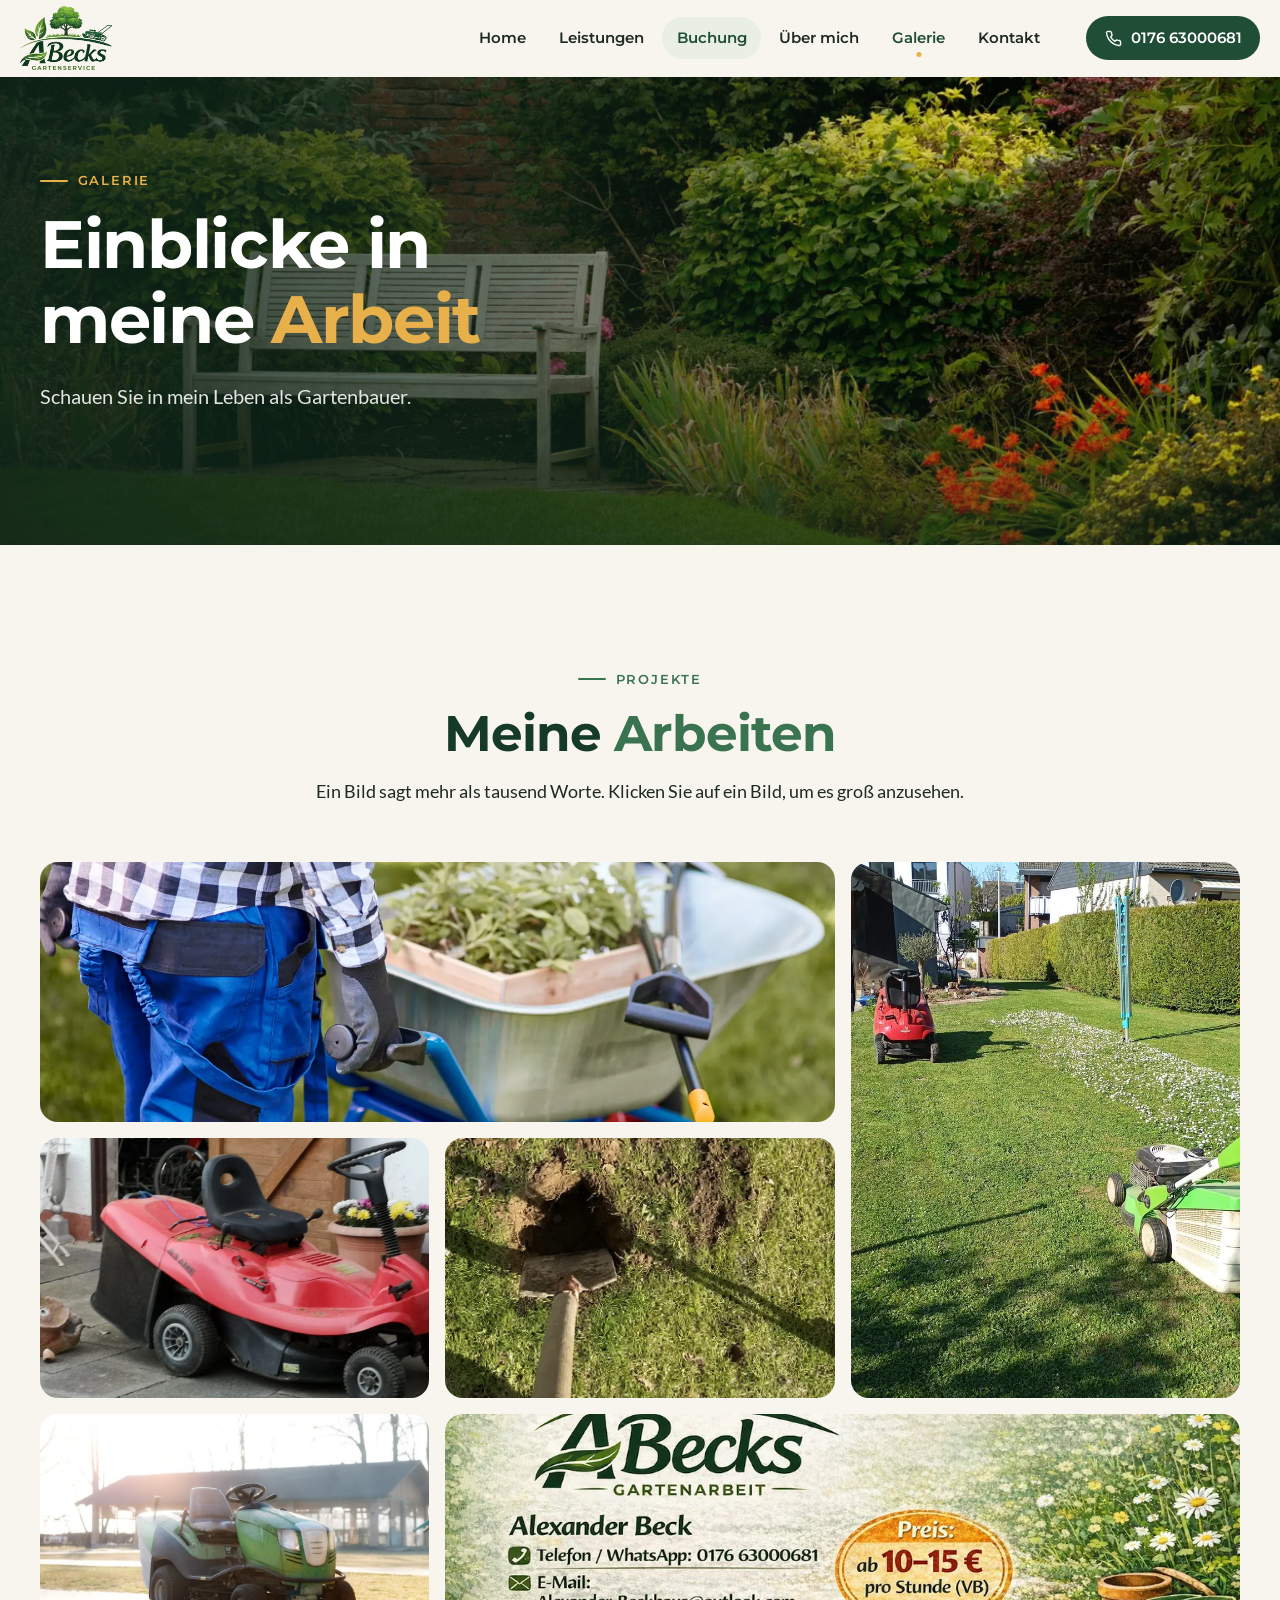
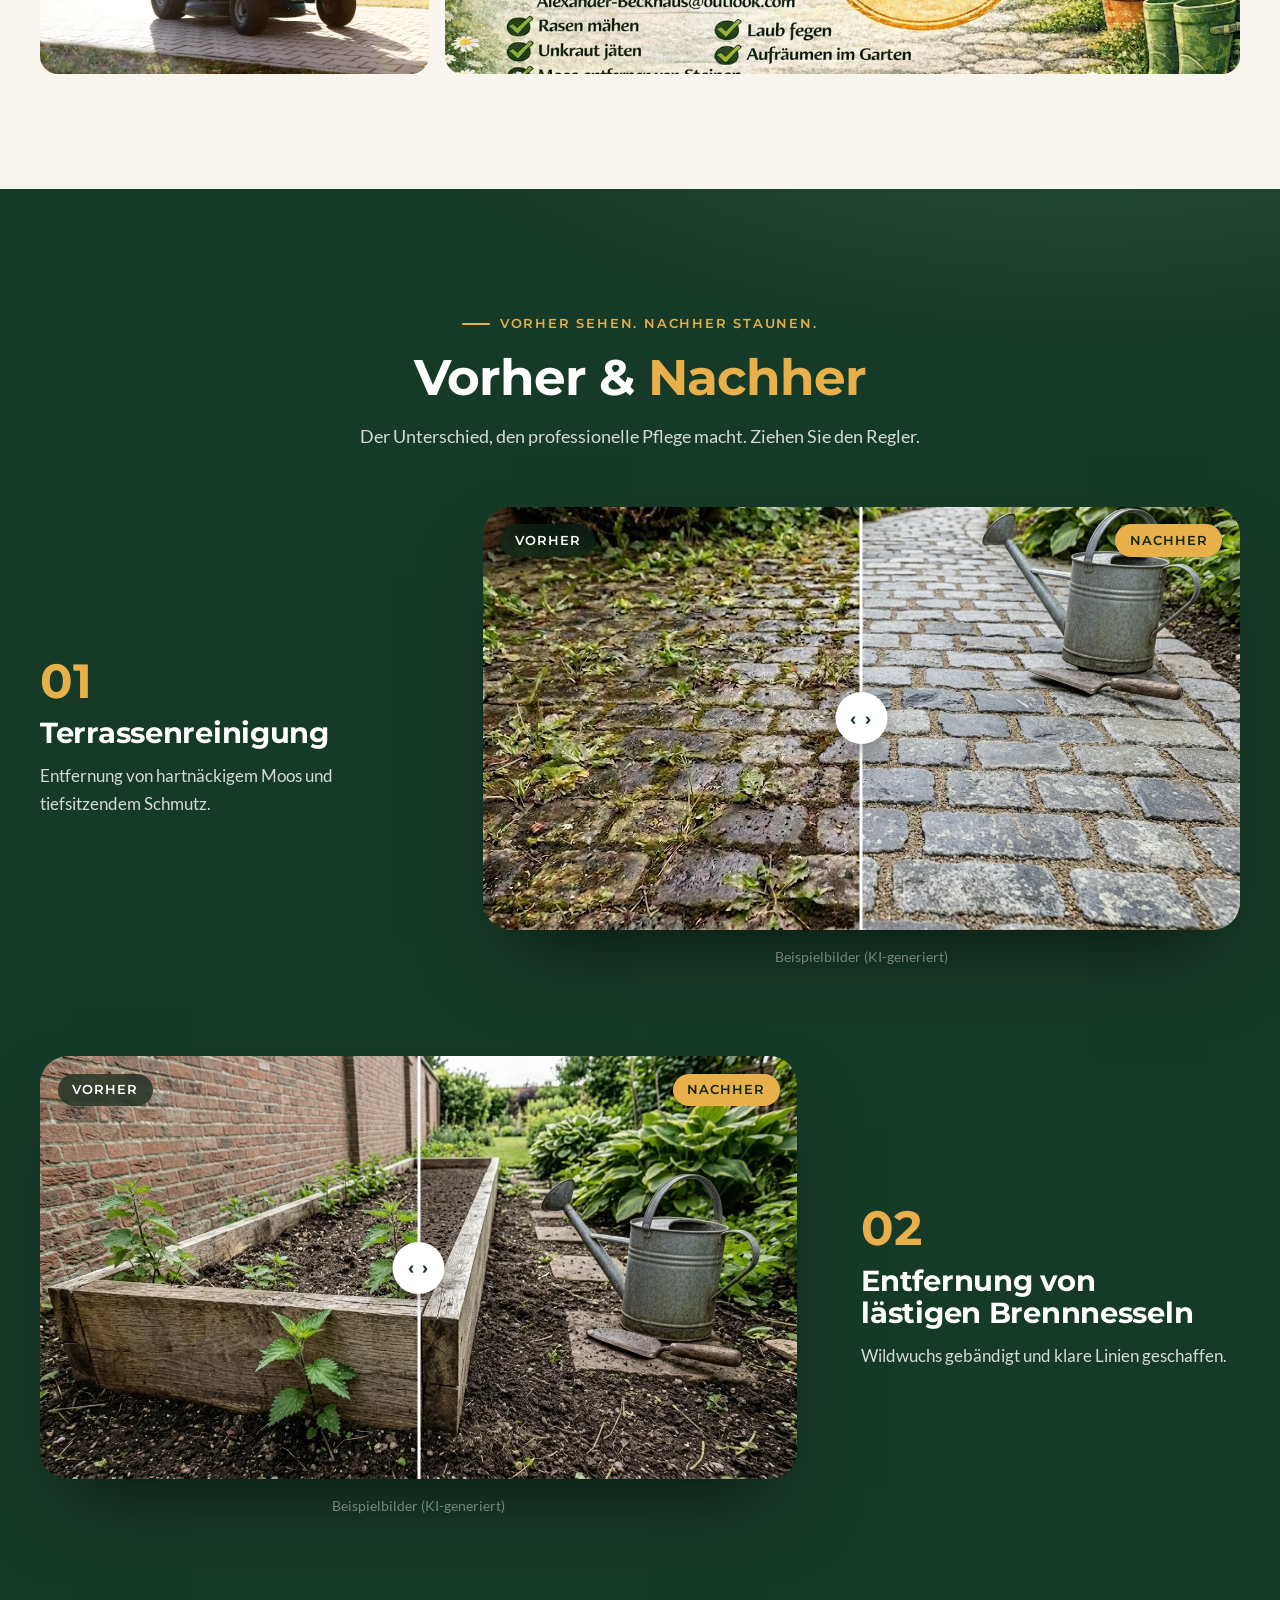
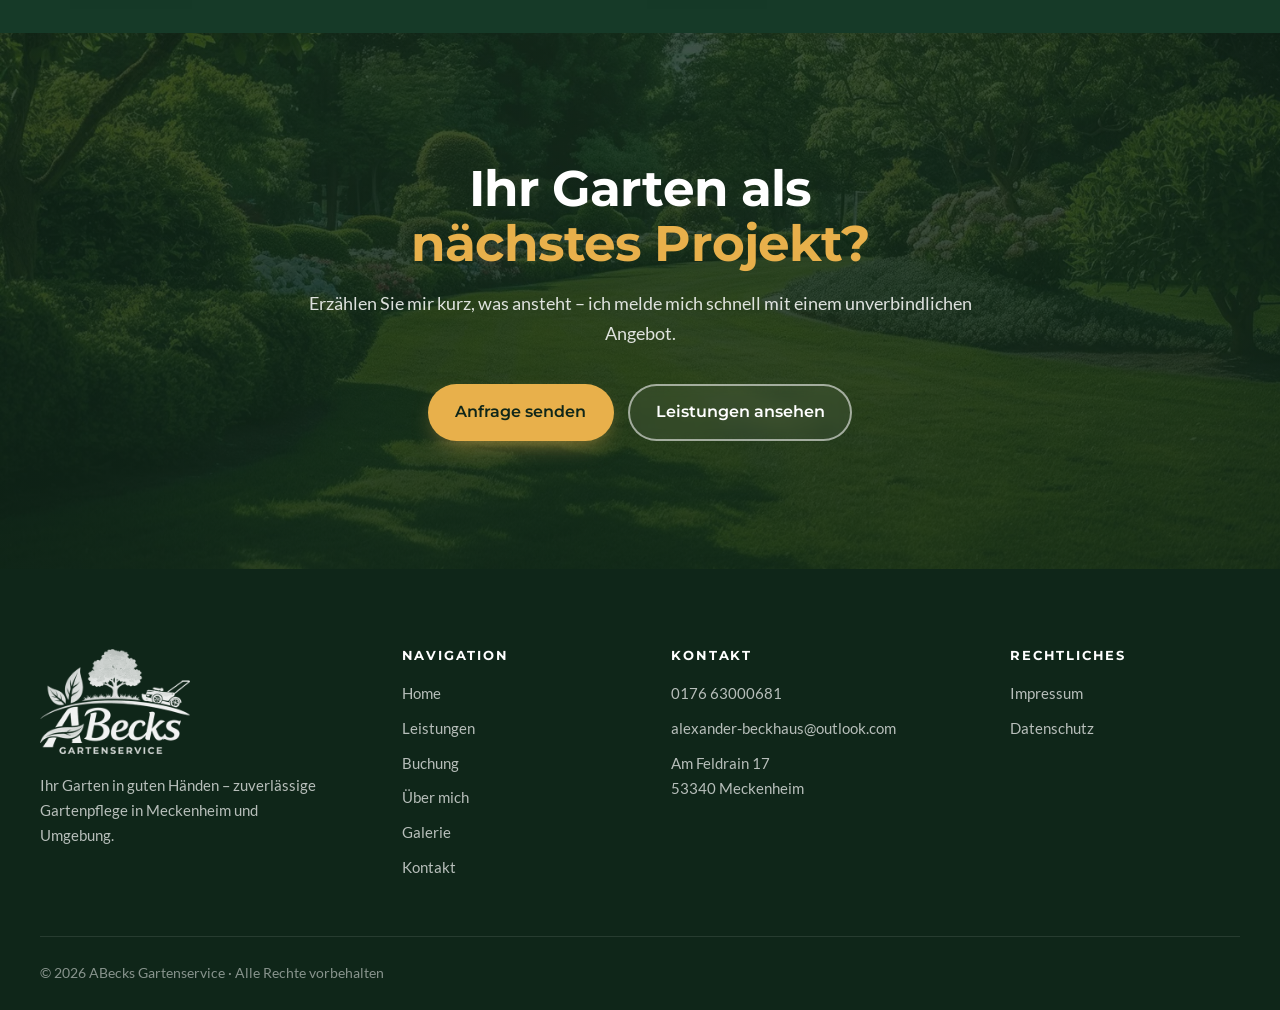
==== commit 2daced5e: "Rename company to "ABecks Gartenservice" Update the company name in all pages (titles, meta tags, st" ====
--- a/galerie.html
+++ b/galerie.html
@@ -3,20 +3,20 @@
 <head>
     <meta charset="UTF-8">
     <meta name="viewport" content="width=device-width, initial-scale=1.0">
-    <meta name="description" content="Impressionen & Vorher-Nachher-Bilder unserer Gartenprojekte. Überzeugen Sie sich selbst von der Qualität der Arbeit von ABecks Gartenarbeit.">
-    <title>ABecks Gartenarbeit | Galerie</title>
+    <meta name="description" content="Impressionen & Vorher-Nachher-Bilder unserer Gartenprojekte. Überzeugen Sie sich selbst von der Qualität der Arbeit von ABecks Gartenservice.">
+    <title>ABecks Gartenservice | Galerie</title>
     <link rel="canonical" href="https://abecks-gartenhilfe.netlify.app/galerie.html">
     <meta name="theme-color" content="#1f4d36">
     <meta property="og:type" content="website">
     <meta property="og:locale" content="de_DE">
-    <meta property="og:site_name" content="ABecks Gartenarbeit">
+    <meta property="og:site_name" content="ABecks Gartenservice">
     <meta property="og:title" content="Galerie | Gartenarbeiten in Meckenheim">
-    <meta property="og:description" content="Vorher-Nachher-Bilder und Impressionen aus den Gartenprojekten von ABecks Gartenarbeit.">
+    <meta property="og:description" content="Vorher-Nachher-Bilder und Impressionen aus den Gartenprojekten von ABecks Gartenservice.">
     <meta property="og:url" content="https://abecks-gartenhilfe.netlify.app/galerie.html">
     <meta property="og:image" content="https://abecks-gartenhilfe.netlify.app/Bilder/galerie3.jpeg">
     <meta name="twitter:card" content="summary_large_image">
     <meta name="twitter:title" content="Galerie | Gartenarbeiten in Meckenheim">
-    <meta name="twitter:description" content="Impressionen und Vorher-Nachher-Bilder von ABecks Gartenarbeit.">
+    <meta name="twitter:description" content="Impressionen und Vorher-Nachher-Bilder von ABecks Gartenservice.">
     <meta name="twitter:image" content="https://abecks-gartenhilfe.netlify.app/Bilder/galerie3.jpeg">
     <link rel="preload" href="fonts/montserrat-v31-latin-700.woff2" as="font" type="font/woff2" crossorigin>
     <link rel="preload" href="Bilder/web/galerie-hero.webp" as="image">
@@ -28,8 +28,8 @@
 
     <header class="site-header">
         <div class="site-header__inner">
-            <a href="index.html" class="brand" aria-label="ABecks Gartenarbeit – Startseite">
-                <img src="Bilder/logo.webp" alt="ABecks Gartenarbeit" width="360" height="250">
+            <a href="index.html" class="brand" aria-label="ABecks Gartenservice – Startseite">
+                <img src="Bilder/logo.webp" alt="ABecks Gartenservice" width="360" height="250">
             </a>
 
             <nav id="main-navigation" class="site-nav" aria-label="Hauptnavigation">
@@ -92,7 +92,7 @@
                         <img src="Bilder/web/rasentraktor.webp" alt="Aufsitzmäher auf einer Rasenfläche" width="1000" height="668" loading="lazy">
                     </button>
                     <button type="button" class="gallery__item gallery__item--wide" data-full="Bilder/web/galerie-flyer.webp">
-                        <img src="Bilder/web/galerie-flyer.webp" alt="Gartenprojekt von ABecks Gartenarbeit" width="1100" height="760" loading="lazy">
+                        <img src="Bilder/web/galerie-flyer.webp" alt="Gartenprojekt von ABecks Gartenservice" width="1100" height="760" loading="lazy">
                     </button>
                 </div>
             </div>
@@ -171,7 +171,7 @@
     <footer class="site-footer">
         <div class="container site-footer__grid">
             <div class="site-footer__brand">
-                <img src="Bilder/logo-hell.webp" alt="ABecks Gartenarbeit" width="360" height="250" loading="lazy">
+                <img src="Bilder/logo-hell.webp" alt="ABecks Gartenservice" width="360" height="250" loading="lazy">
                 <p>Ihr Garten in guten Händen – zuverlässige Gartenpflege in Meckenheim und Umgebung.</p>
             </div>
 
@@ -206,7 +206,7 @@
         </div>
 
         <div class="container site-footer__bottom">
-            <p>© 2026 ABecks Gartenarbeit · Alle Rechte vorbehalten</p>
+            <p>© 2026 ABecks Gartenservice · Alle Rechte vorbehalten</p>
         </div>
     </footer>
 
--- a/styles.css
+++ b/styles.css
@@ -1,5 +1,5 @@
 /* ==========================================
-   ABecks Gartenarbeit – Design-System
+   ABecks Gartenservice – Design-System
    Lokale Schriften (DSGVO-konform)
    ========================================== */
 
